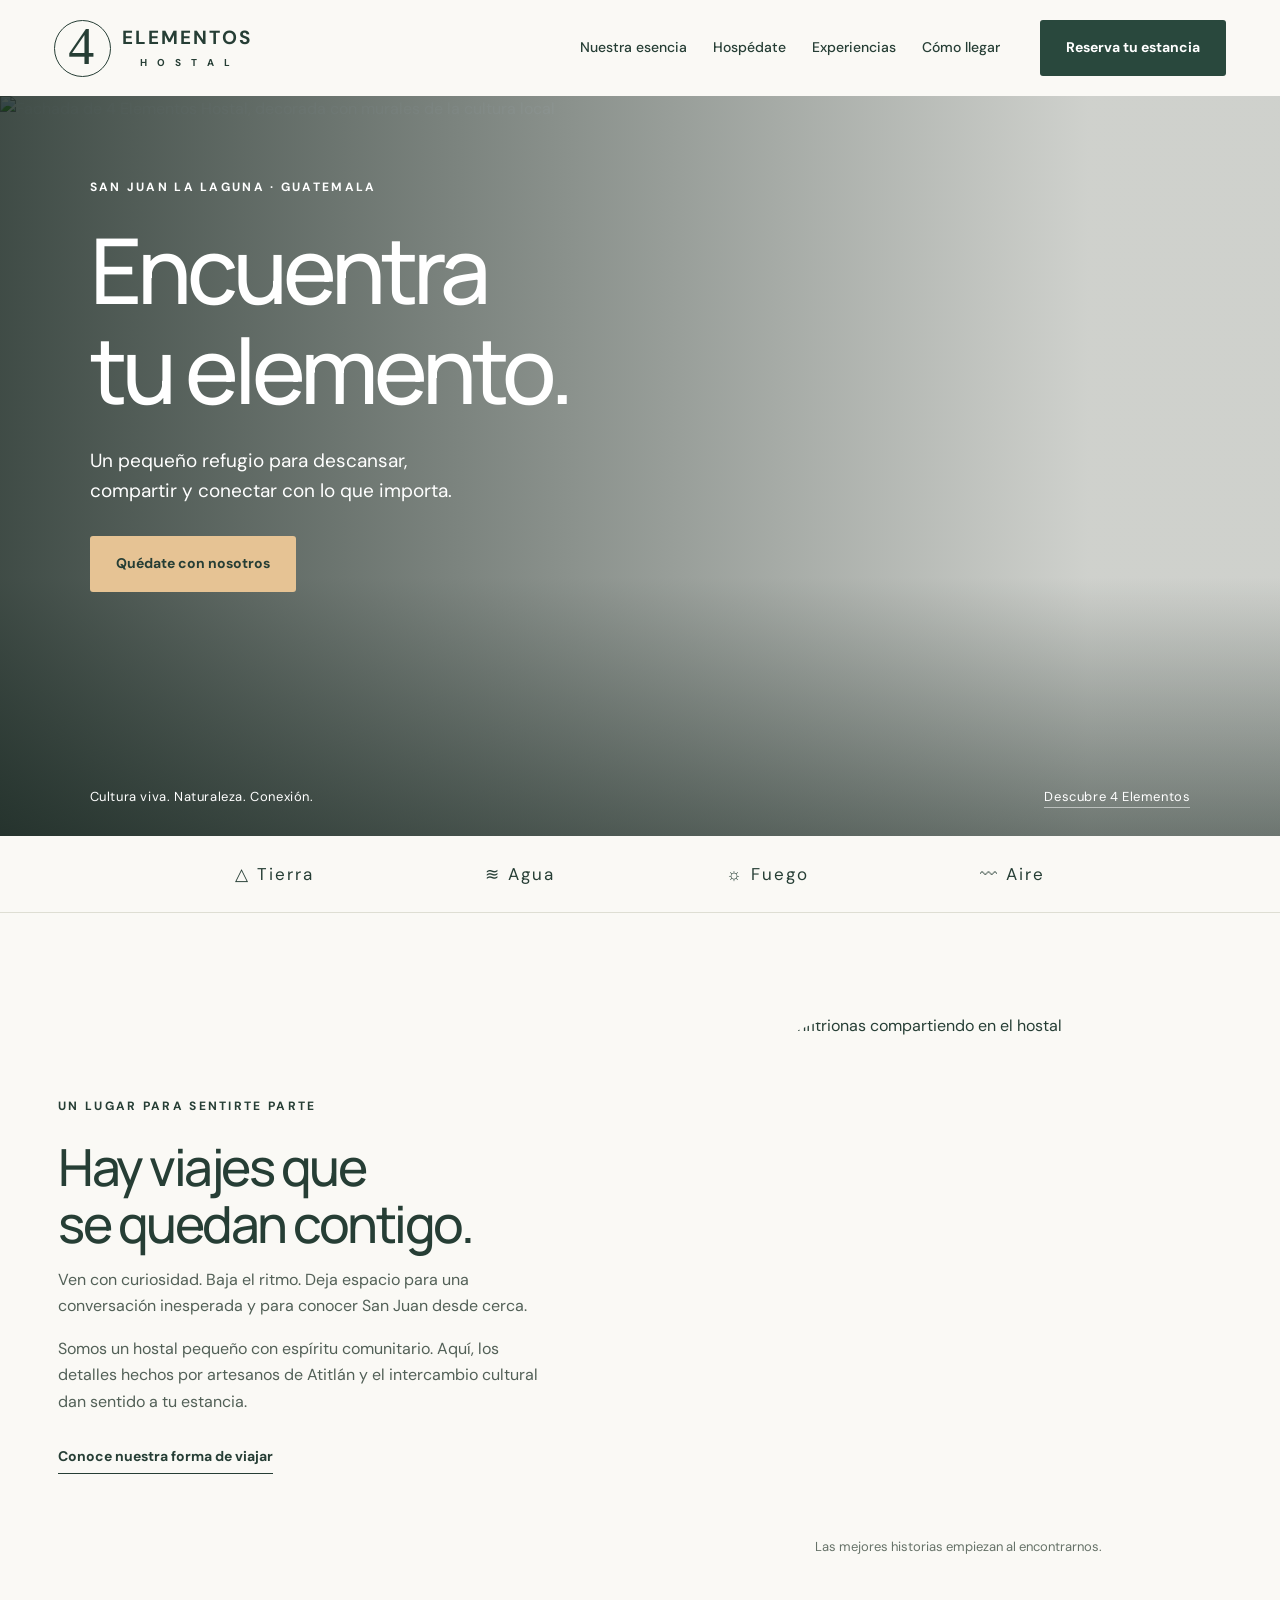
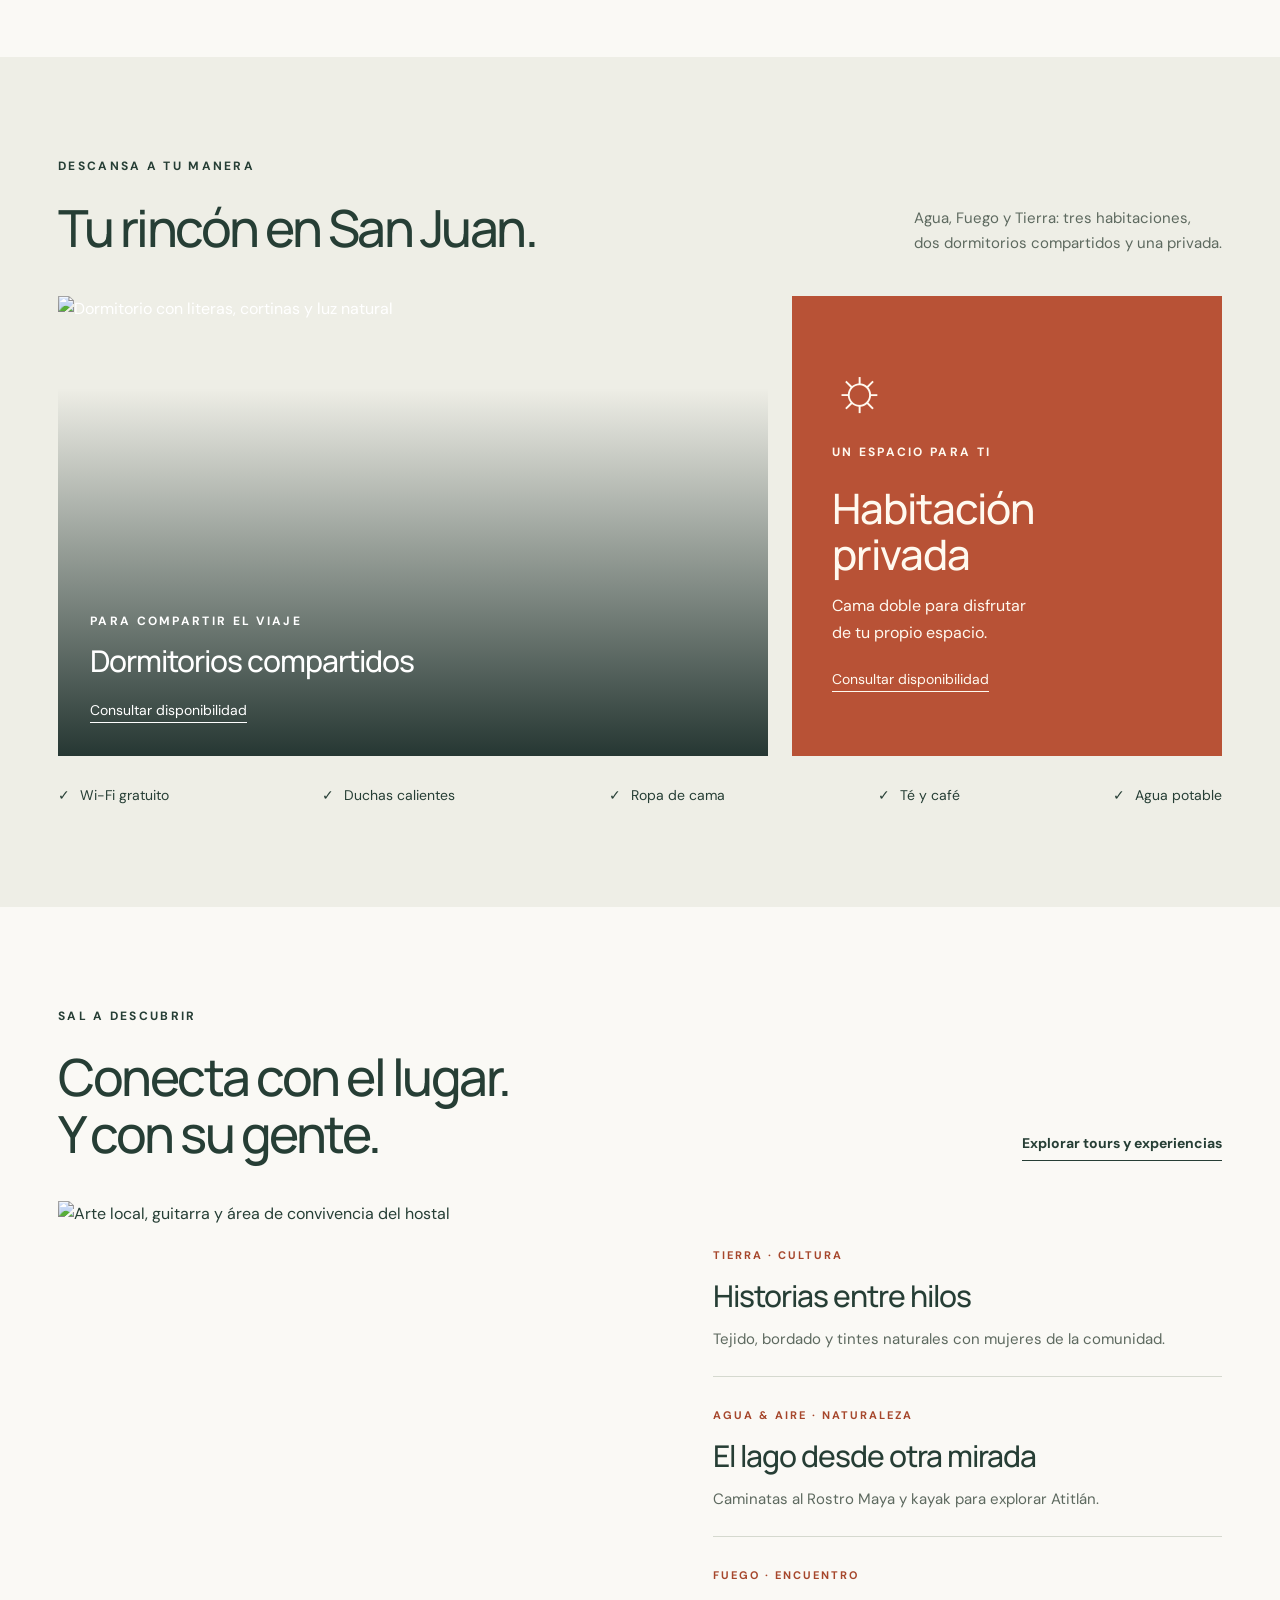
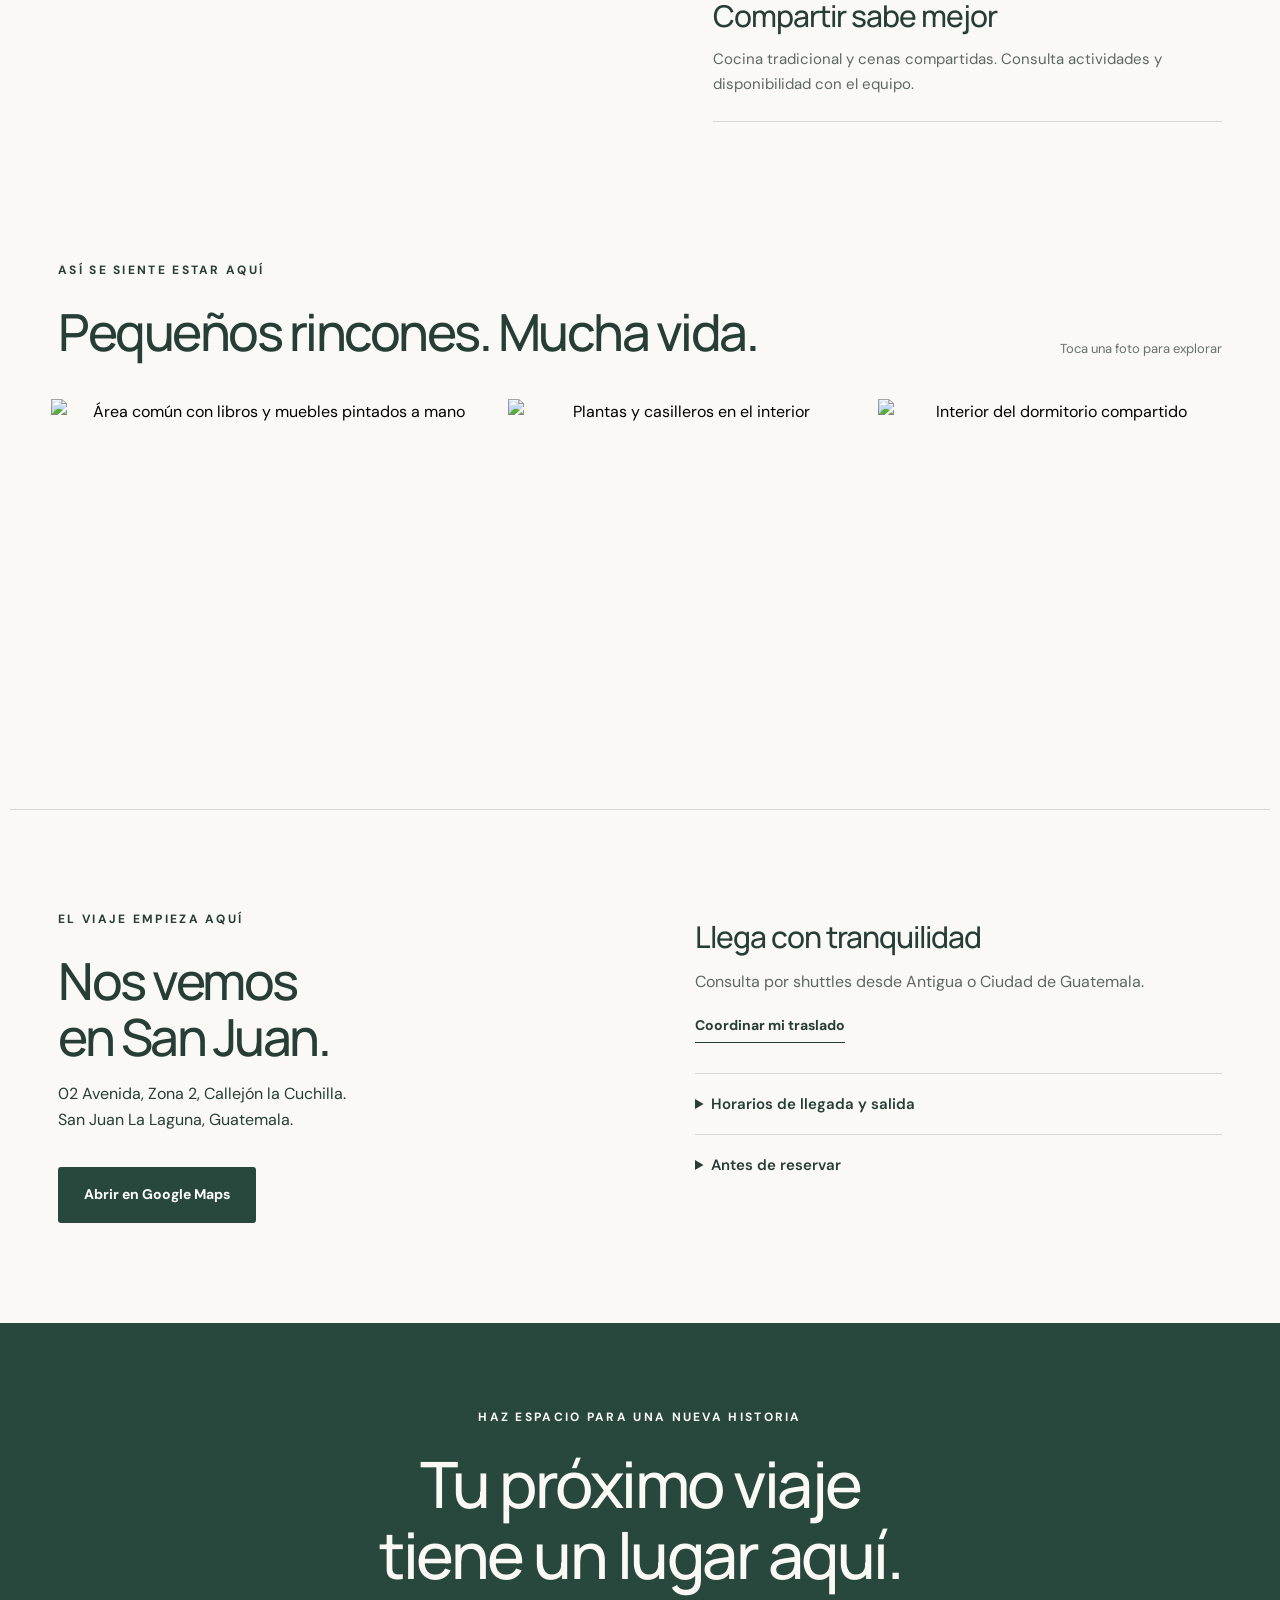
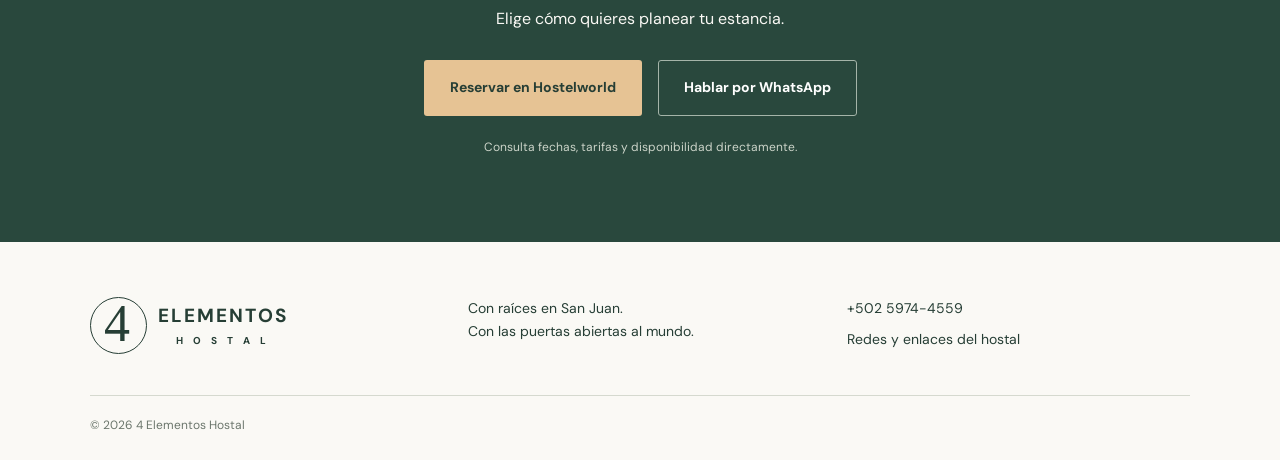
==== index.html @ 745df120 "Publicar sitio de 4 Elementos Hostal" ====
<!doctype html>
<html lang="es"><head><meta charset="utf-8"><meta name="viewport" content="width=device-width, initial-scale=1"><title>4 Elementos Hostal | San Juan La Laguna</title><meta name="description" content="Descansa, comparte y conecta en 4 Elementos Hostal. Hospedaje y experiencias comunitarias en San Juan La Laguna, Guatemala."><link rel="stylesheet" href="style.css"><link rel="icon" href="data:image/svg+xml,%3Csvg xmlns='http://www.w3.org/2000/svg' viewBox='0 0 100 100'%3E%3Crect width='100' height='100' rx='50' fill='%232c493e'/%3E%3Ctext x='50' y='74' text-anchor='middle' font-size='76' fill='white'%3E4%3C/text%3E%3C/svg%3E"></head>
<body><a class="skip" href="#contenido">Ir al contenido</a><header><a class="brand" href="#inicio" aria-label="4 Elementos Hostal, inicio"><span class="brand-mark">4</span><span>ELEMENTOS<small>H O S T A L</small></span></a><button class="menu" aria-expanded="false" aria-controls="nav">Menú</button><nav id="nav"><a href="#nosotros">Nuestra esencia</a><a href="#habitaciones">Hospédate</a><a href="#experiencias">Experiencias</a><a href="#ubicacion">Cómo llegar</a></nav><a class="button header-book" href="#reservar">Reserva tu estancia</a></header>
<main id="contenido"><section class="hero" id="inicio"><img class="hero-image" src="assets/hostal-3.jpg" alt="Fachada de 4 Elementos Hostal, decorada con murales de la cultura local" fetchpriority="high"><div class="hero-shade"></div><div class="hero-copy"><p class="eyebrow">SAN JUAN LA LAGUNA · GUATEMALA</p><h1>Encuentra<br>tu elemento.</h1><p>Un pequeño refugio para descansar,<br>compartir y conectar con lo que importa.</p><a class="button sand" href="#habitaciones">Quédate con nosotros</a></div><div class="hero-bottom"><span>Cultura viva. Naturaleza. Conexión.</span><a href="#nosotros">Descubre 4 Elementos</a></div></section>
<div class="elements" aria-label="Los cuatro elementos"><span>△ Tierra</span><span>≋ Agua</span><span>☼ Fuego</span><span>〰 Aire</span></div>
<section class="intro wrap" id="nosotros"><div><p class="eyebrow">UN LUGAR PARA SENTIRTE PARTE</p><h2>Hay viajes que<br>se quedan contigo.</h2><p>Ven con curiosidad. Baja el ritmo. Deja espacio para una conversación inesperada y para conocer San Juan desde cerca.</p><p>Somos un hostal pequeño con espíritu comunitario. Aquí, los detalles hechos por artesanos de Atitlán y el intercambio cultural dan sentido a tu estancia.</p><a class="text-link" href="#experiencias">Conoce nuestra forma de viajar</a></div><figure><img src="assets/hostal-0.jpg" alt="Viajeros y anfitrionas compartiendo en el hostal" loading="lazy"><figcaption>Las mejores historias empiezan al encontrarnos.</figcaption></figure></section>
<section class="rooms" id="habitaciones"><div class="wrap"><div class="section-head"><div><p class="eyebrow">DESCANSA A TU MANERA</p><h2>Tu rincón en San Juan.</h2></div><p>Agua, Fuego y Tierra: tres habitaciones,<br>dos dormitorios compartidos y una privada.</p></div><div class="room-grid"><article class="room-photo"><img src="assets/hostal-5.jpg" alt="Dormitorio con literas, cortinas y luz natural" loading="lazy"><div><span class="eyebrow">PARA COMPARTIR EL VIAJE</span><h3>Dormitorios compartidos</h3><a href="#reservar">Consultar disponibilidad</a></div></article><article class="private-room"><span class="sun" aria-hidden="true">☼</span><p class="eyebrow">UN ESPACIO PARA TI</p><h3>Habitación<br>privada</h3><p>Cama doble para disfrutar<br>de tu propio espacio.</p><a href="#reservar">Consultar disponibilidad</a></article></div><div class="amenities"><span>Wi-Fi gratuito</span><span>Duchas calientes</span><span>Ropa de cama</span><span>Té y café</span><span>Agua potable</span></div></div></section>
<section class="wrap experiences" id="experiencias"><div class="section-head"><div><p class="eyebrow">SAL A DESCUBRIR</p><h2>Conecta con el lugar.<br>Y con su gente.</h2></div><a class="text-link" href="https://linktr.ee/4elementoshostal" target="_blank" rel="noopener">Explorar tours y experiencias</a></div><div class="experience-layout"><img src="assets/hostal-2.jpg" alt="Arte local, guitarra y área de convivencia del hostal" loading="lazy"><div class="experience-list"><article><span>TIERRA · CULTURA</span><h3>Historias entre hilos</h3><p>Tejido, bordado y tintes naturales con mujeres de la comunidad.</p></article><article><span>AGUA & AIRE · NATURALEZA</span><h3>El lago desde otra mirada</h3><p>Caminatas al Rostro Maya y kayak para explorar Atitlán.</p></article><article><span>FUEGO · ENCUENTRO</span><h3>Compartir sabe mejor</h3><p>Cocina tradicional y cenas compartidas. Consulta actividades y disponibilidad con el equipo.</p></article></div></div></section>
<section class="gallery-section"><div class="wrap section-head"><div><p class="eyebrow">ASÍ SE SIENTE ESTAR AQUÍ</p><h2>Pequeños rincones. Mucha vida.</h2></div><span>Toca una foto para explorar</span></div><div class="gallery"><button data-photo="4" aria-label="Ampliar foto del área común"><img src="assets/hostal-4.jpg" alt="Área común con libros y muebles pintados a mano" loading="lazy"></button><button data-photo="1" aria-label="Ampliar foto de los interiores"><img src="assets/hostal-1.jpg" alt="Plantas y casilleros en el interior" loading="lazy"></button><button data-photo="6" aria-label="Ampliar foto del dormitorio"><img src="assets/hostal-6.jpg" alt="Interior del dormitorio compartido" loading="lazy"></button></div></section>
<section class="wrap location" id="ubicacion"><div><p class="eyebrow">EL VIAJE EMPIEZA AQUÍ</p><h2>Nos vemos<br>en San Juan.</h2><p>02 Avenida, Zona 2, Callejón la Cuchilla.<br>San Juan La Laguna, Guatemala.</p><a class="button" href="https://maps.app.goo.gl/E6eyQ7zN2aMoFNok7" target="_blank" rel="noopener">Abrir en Google Maps</a></div><div class="arrival"><h3>Llega con tranquilidad</h3><p>Consulta por shuttles desde Antigua o Ciudad de Guatemala.</p><a class="text-link" href="https://wa.me/50259744559?text=Hola%2C%20quisiera%20informacion%20sobre%20shuttles%20a%204%20Elementos%20Hostal." target="_blank" rel="noopener">Coordinar mi traslado</a><details><summary>Horarios de llegada y salida</summary><p>Check-in: 14:00–20:00.<br>Check-out: hasta las 11:00.</p></details><details><summary>Antes de reservar</summary><p>Pago en efectivo. Confirma tarifa total, impuestos y condiciones al reservar. Silencio de 22:00 a 07:00.</p></details></div></section>
<section class="booking" id="reservar"><p class="eyebrow">HAZ ESPACIO PARA UNA NUEVA HISTORIA</p><h2>Tu próximo viaje<br>tiene un lugar aquí.</h2><p>Elige cómo quieres planear tu estancia.</p><div class="booking-buttons"><a class="button sand" href="https://www.hostelworld.com/pwa/hosteldetails.php/4-Elementos-Hostal/San-Juan-La-Laguna/325053" target="_blank" rel="noopener">Reservar en Hostelworld</a><a class="button outline" href="https://wa.me/50259744559?text=Hola%2C%20me%20gustaria%20consultar%20disponibilidad%20en%204%20Elementos%20Hostal." target="_blank" rel="noopener">Hablar por WhatsApp</a></div><p class="booking-note">Consulta fechas, tarifas y disponibilidad directamente.</p></section></main>
<footer><a class="brand" href="#inicio"><span class="brand-mark">4</span><span>ELEMENTOS<small>H O S T A L</small></span></a><p>Con raíces en San Juan.<br>Con las puertas abiertas al mundo.</p><div><a href="tel:+50259744559">+502 5974-4559</a><a href="https://linktr.ee/4elementoshostal" target="_blank" rel="noopener">Redes y enlaces del hostal</a></div><small>© <span id="year">2026</span> 4 Elementos Hostal</small></footer>
<dialog aria-label="Galería de fotos"><button class="close" aria-label="Cerrar galería">Cerrar ×</button><img alt=""><p></p></dialog><script src="app.js"></script></body></html>
---- style.css ----
@import url('https://fonts.googleapis.com/css2?family=DM+Sans:wght@400;500;600;700&family=Manrope:wght@400;500;600;700;800&display=swap');
:root{--green:#29483d;--ink:#263e35;--paper:#faf9f5;--sand:#e6c394;--rust:#a6472c}*{box-sizing:border-box}html{scroll-behavior:smooth;scroll-padding-top:96px}body{margin:0;background:var(--paper);color:var(--ink);font-family:'DM Sans',sans-serif;font-size:16px;line-height:1.65}a{color:inherit;text-decoration:none}button{font:inherit;cursor:pointer}img{display:block;width:100%;object-fit:cover}a,button{ -webkit-tap-highlight-color:transparent}a:focus-visible,button:focus-visible,summary:focus-visible{outline:3px solid #d28b3b;outline-offset:6px}.skip{position:fixed;top:-100px;background:white;padding:12px;z-index:100}.skip:focus{top:0}header{height:96px;padding:0 4.2%;display:flex;align-items:center;gap:40px;background:var(--paper);position:sticky;top:0;z-index:10}.brand{display:flex;gap:11px;align-items:center;line-height:1.1;font-size:19px;letter-spacing:2px;font-weight:700}.brand small{display:block;text-align:center;font-size:10px;margin-top:8px;letter-spacing:4px}.brand-mark{font-family:Georgia,serif;font-size:52px;font-weight:400;line-height:1;border:1px solid currentColor;border-radius:50%;width:57px;height:57px;text-align:center}nav{display:flex;gap:26px;margin-left:auto;font-size:14px;font-weight:500}nav a:hover,.text-link:hover{color:var(--rust)}.button{display:inline-flex;align-items:center;justify-content:center;background:var(--green);color:white;padding:15px 25px;font-size:14px;font-weight:700;border:1px solid transparent;border-radius:3px;transition:transform .2s,background .2s}.button:hover{transform:translateY(-2px);background:#3d5e50}.menu{display:none}.hero{height:min(740px,calc(100svh - 96px));min-height:560px;position:relative;color:white}.hero-image,.hero-shade{position:absolute;inset:0;height:100%}.hero-image{object-position:center 52%}.hero-shade{background:linear-gradient(90deg,rgba(11,27,21,.78),rgba(11,27,21,.18) 85%),linear-gradient(0deg,rgba(11,27,21,.5),transparent 35%)}.hero-copy{position:relative;padding:82px 7%;}.eyebrow{font-size:12px;font-weight:700;letter-spacing:2.3px;margin:0 0 22px}h1,h2,h3{font-family:Manrope,sans-serif;letter-spacing:-2.5px;font-weight:500;line-height:1.1;margin:0}h1{font-size:clamp(62px,7.1vw,108px);letter-spacing:-5px}h2{font-size:clamp(36px,4vw,58px)}h3{font-size:30px;letter-spacing:-1px}.hero-copy>p:not(.eyebrow){font-size:19px;margin:26px 0 30px;line-height:1.6}.sand{background:var(--sand);color:#263e35}.sand:hover{background:#f0d2ad}.hero-bottom{position:absolute;bottom:28px;left:7%;right:7%;display:flex;justify-content:space-between;font-size:13px;letter-spacing:.6px}.hero-bottom a{border-bottom:1px solid #ffffff80}.elements{display:flex;justify-content:space-evenly;padding:24px 5%;border-bottom:1px solid #deded3;font-size:17px;letter-spacing:2px}.wrap{max-width:1260px;margin:auto;padding:100px 48px}.intro{display:grid;grid-template-columns:1fr 1fr;gap:110px;align-items:center}.intro p:not(.eyebrow){max-width:480px;color:#526057}.text-link{display:inline-block;border-bottom:1px solid currentColor;padding-bottom:5px;font-size:14px;font-weight:700;margin-top:14px}figure{margin:0}figure img{height:510px;object-position:center 65%;border-radius:180px 180px 3px 3px}figcaption{font-size:13px;margin-top:13px;color:#667268;text-align:center}.rooms{background:#eeeee6}.section-head{display:flex;justify-content:space-between;align-items:flex-end;gap:35px;margin-bottom:40px}.section-head>p{font-size:15px;color:#5d695f;margin:0}.room-grid{display:grid;grid-template-columns:1.65fr 1fr;gap:24px}.room-photo{position:relative;min-height:460px;color:white;overflow:hidden}.room-photo img{height:100%;position:absolute}.room-photo:after{content:'';position:absolute;inset:0;background:linear-gradient(0deg,#10231fe6,transparent 80%)}.room-photo>div{position:absolute;bottom:32px;left:32px;right:20px;z-index:1}.room-photo .eyebrow{display:block;margin-bottom:12px}.room-grid a{display:inline-block;border-bottom:1px solid currentColor;margin-top:22px;font-size:14px}.private-room{background:#b85236;color:#fff9ef;padding:34px 40px;display:flex;flex-direction:column;align-items:flex-start;justify-content:center}.private-room h3{font-size:42px}.private-room .sun{font-size:60px;line-height:1;margin-bottom:24px}.private-room p:not(.eyebrow){margin-bottom:0}.amenities{display:flex;flex-wrap:wrap;justify-content:space-between;gap:20px;font-size:14px;margin-top:28px}.amenities span:before{content:'✓';margin-right:10px}.experience-layout{display:grid;grid-template-columns:1.15fr 1fr;gap:70px;align-items:center}.experience-layout>img{height:560px}.experience-list article{padding:24px 0;border-bottom:1px solid #d5d9cf}.experience-list article:first-child{padding-top:0}.experience-list span{font-size:11px;font-weight:700;letter-spacing:2px;color:var(--rust)}.experience-list h3{margin-top:12px}.experience-list p{font-size:15px;color:#5d695f;margin-bottom:0}.gallery-section{padding-bottom:100px}.gallery-section .wrap{padding-top:0;padding-bottom:0}.section-head>span{font-size:13px;color:#667268}.gallery{display:grid;grid-template-columns:1.25fr 1fr 1fr;gap:18px;padding:0 4%}.gallery button{padding:0;border:0;background:none;overflow:hidden}.gallery img{height:310px;transition:transform .5s}.gallery button:hover img{transform:scale(1.04)}.location{border-top:1px solid #d5d9cf;display:grid;grid-template-columns:1fr 1fr;gap:110px}.location .button{margin-top:18px}.arrival{padding-top:10px}.arrival>p{color:#5d695f}.arrival>.text-link{margin:0 0 30px}details{border-top:1px solid #d5d9cf;padding:18px 0}summary{cursor:pointer;font-size:15px;font-weight:600}details p{font-size:14px}.booking{background:var(--green);color:var(--paper);text-align:center;padding:85px 24px}.booking h2{font-size:clamp(42px,5vw,68px)}.booking-buttons{display:flex;justify-content:center;gap:16px;margin-top:28px}.outline{border-color:#a5b4a9}.booking-note{font-size:12px;color:#ccd4c9;margin:22px 0 0}footer{display:grid;grid-template-columns:1fr 1fr 1fr;gap:35px;padding:55px 7% 25px;align-items:start}footer p{font-size:14px;margin:0}footer>div a{display:block;font-size:14px;margin-bottom:8px}footer>small{grid-column:1/-1;border-top:1px solid #d5d9cf;padding-top:20px;font-size:12px;color:#6b766c}dialog{border:0;padding:50px 18px 12px;background:var(--paper);max-width:90vw;max-height:92vh;width:1000px}dialog::backdrop{background:#10231fe6}dialog img{height:70vh;object-fit:contain}dialog p{text-align:center;margin:6px 0}.close{position:absolute;right:16px;top:10px;border:0;background:none;color:var(--ink);font-size:16px}
@media(min-width:1500px){.hero-copy{padding-top:110px}}@media(max-width:1050px){header{gap:18px;padding:0 25px}nav{gap:15px}nav a{font-size:12px}.header-book{padding:12px 16px}.intro,.location{gap:50px}.experience-layout{gap:36px}.brand{font-size:16px}.brand-mark{font-size:45px;width:50px;height:50px}}@media(max-width:760px){header{height:80px;padding:0 20px;gap:14px}.brand{font-size:14px;letter-spacing:1px}.brand small{font-size:8px;letter-spacing:2px}.brand-mark{height:42px;width:42px;font-size:39px}.header-book{margin-left:auto;font-size:12px;padding:11px 13px}.menu{display:block;border:0;background:none;padding:8px;font-size:14px;order:3}nav{display:none;position:absolute;top:80px;left:0;right:0;background:var(--paper);padding:22px;box-shadow:0 8px 12px #0001}nav.open{display:flex;flex-direction:column}nav a{font-size:16px;padding:8px}.hero{min-height:600px;height:calc(90svh - 80px)}.hero-copy{padding:74px 7%}.hero-image{object-position:58% center}.hero h1{font-size:68px;letter-spacing:-3.5px}.hero .eyebrow{font-size:10px;letter-spacing:1.8px}.hero-copy>p:not(.eyebrow){font-size:17px}.hero-bottom{font-size:11px}.hero-bottom span{max-width:170px}.elements{font-size:13px;letter-spacing:1px;padding:20px 10px}.wrap{padding:65px 24px}.intro,.location,.experience-layout{grid-template-columns:1fr;gap:36px}.intro figure img{height:430px;max-width:450px;margin:auto}.section-head{display:block}.section-head>p,.section-head>span{display:block;margin-top:22px}.room-grid{grid-template-columns:1fr}.room-photo{min-height:400px}.private-room{padding:36px;min-height:360px}.private-room h3 br{display:none}.amenities{justify-content:flex-start;gap:15px 22px;font-size:13px}.experience-layout>img{height:350px}.gallery{padding:0 24px;gap:10px;grid-template-columns:1fr 1fr}.gallery button:first-child{grid-column:1/-1}.gallery img{height:190px}.gallery button:first-child img{height:280px}.gallery-section{padding-bottom:60px}.booking-buttons{flex-direction:column;max-width:320px;margin:28px auto 0}footer{grid-template-columns:1fr;padding:40px 24px 24px;gap:25px}.booking{padding:65px 24px}html{scroll-padding-top:80px}dialog img{height:60vh}h2{letter-spacing:-1.5px}}
@media(prefers-reduced-motion:reduce){html{scroll-behavior:auto}*{transition:none!important}}
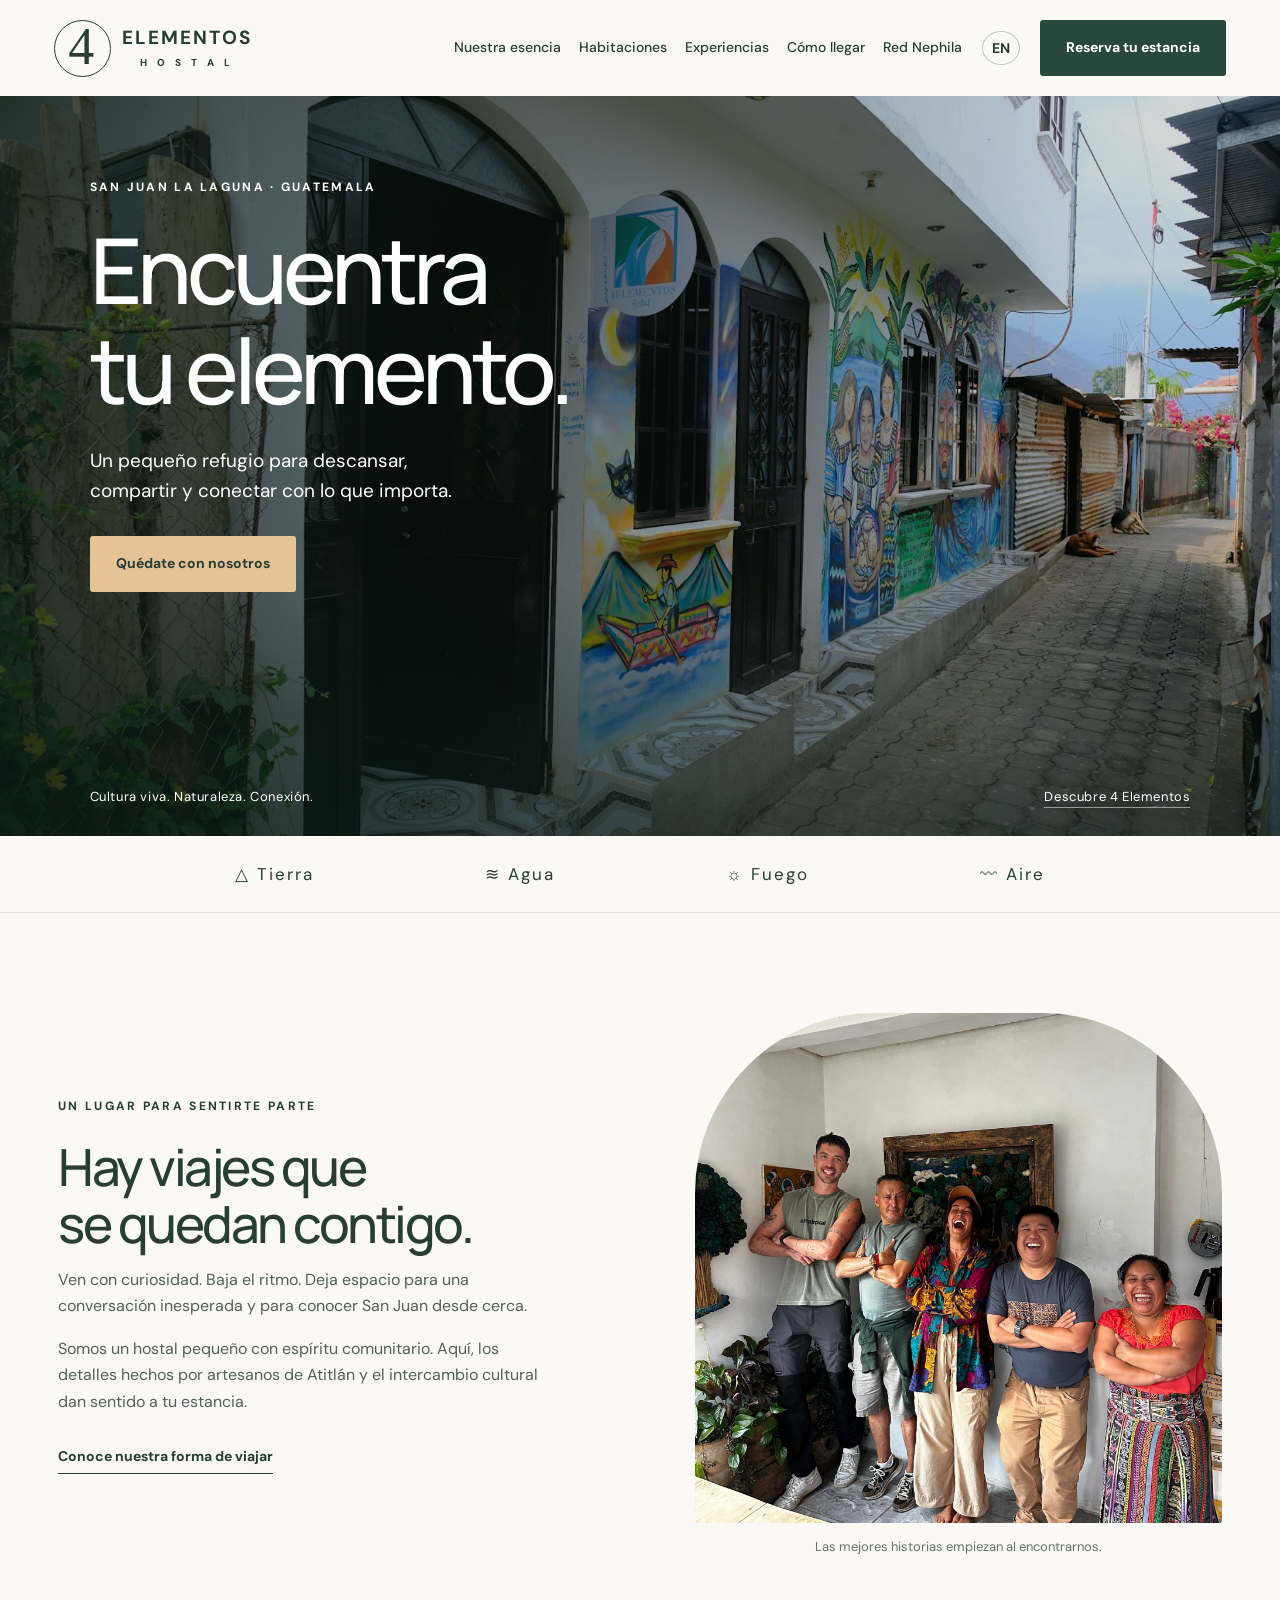
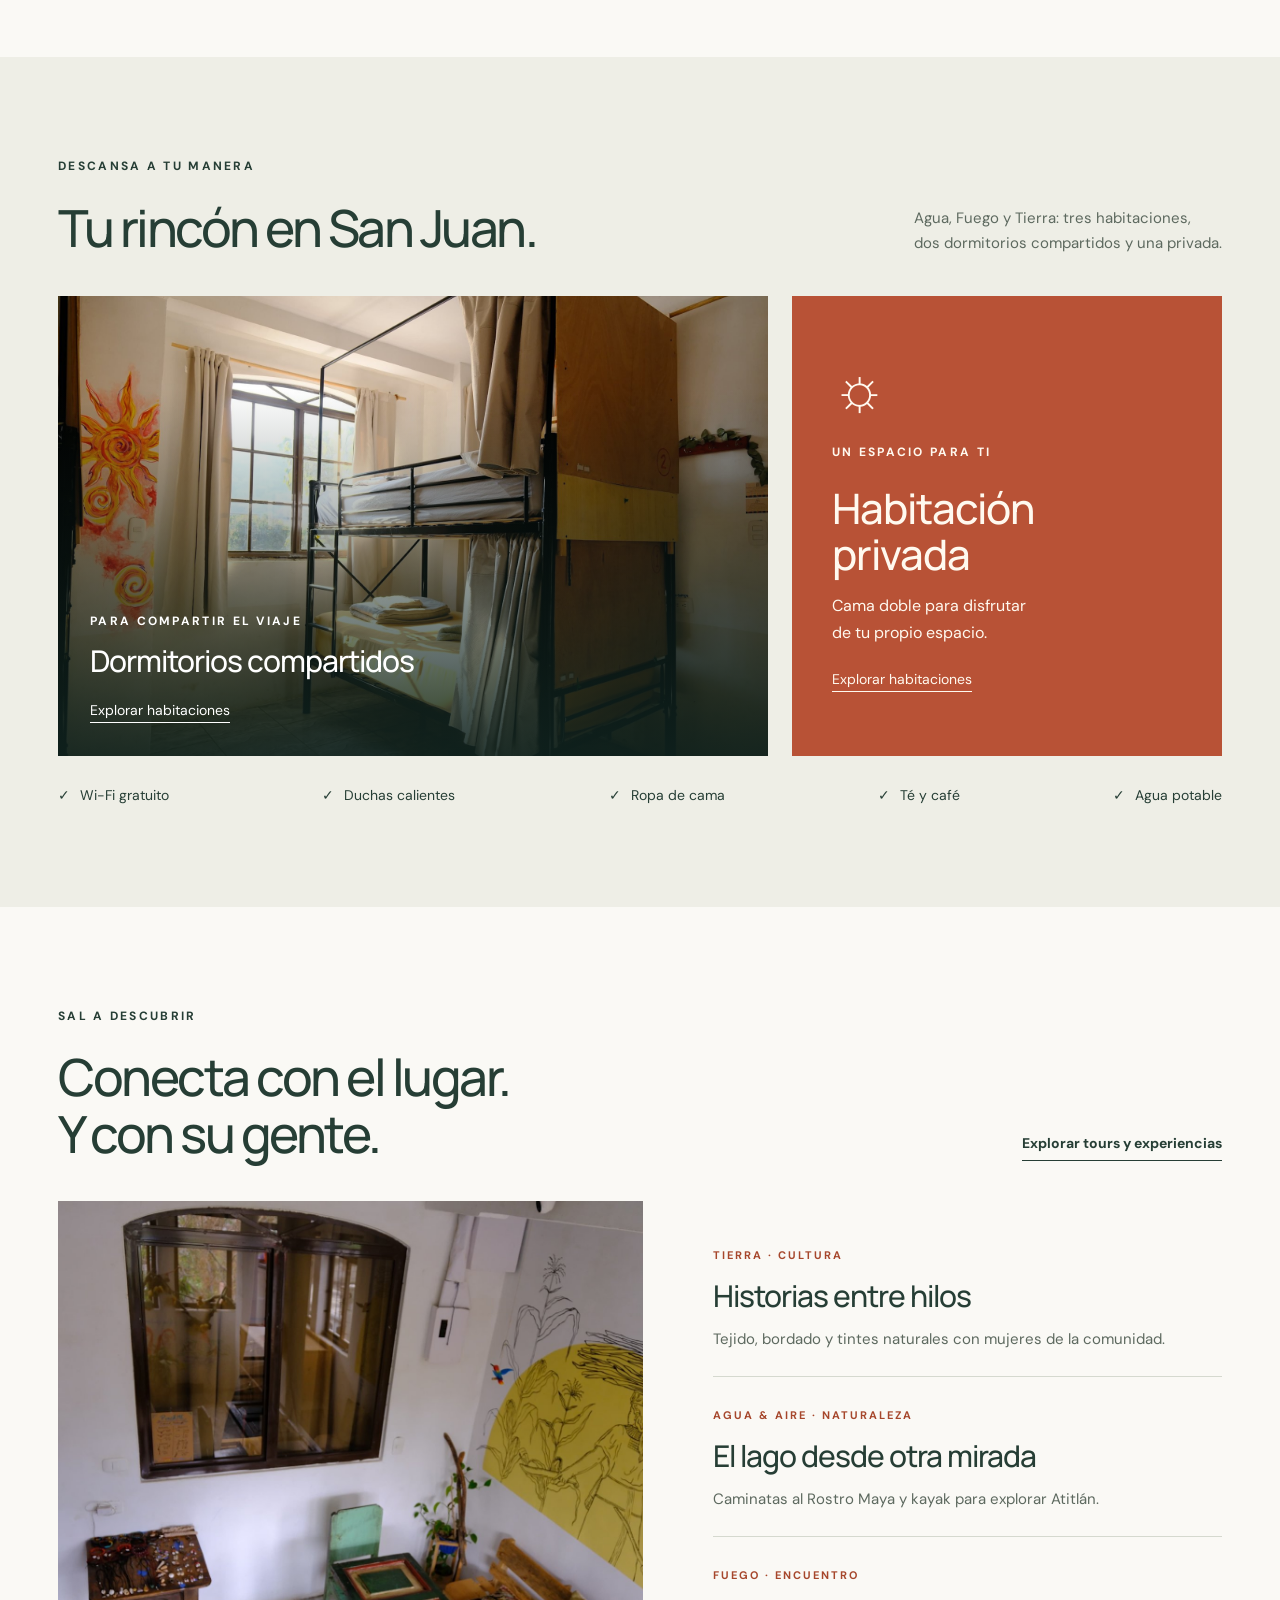
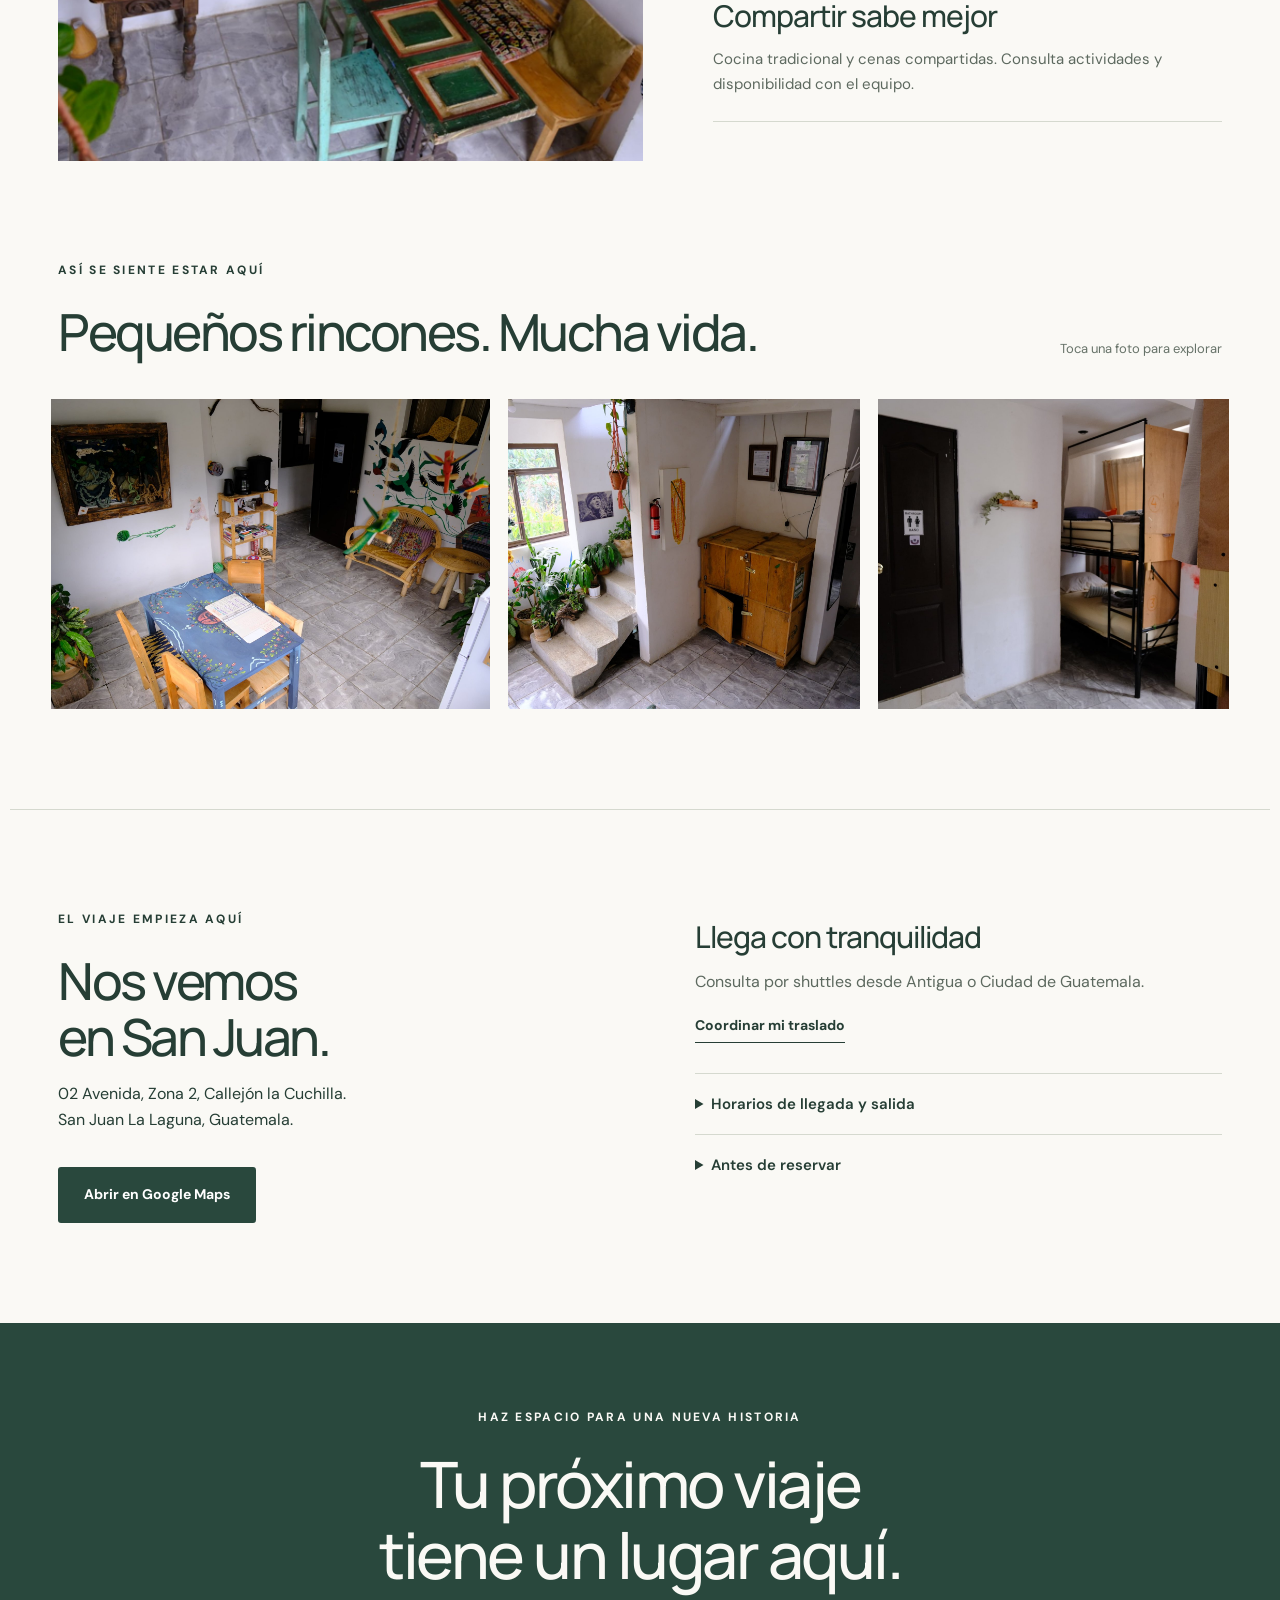
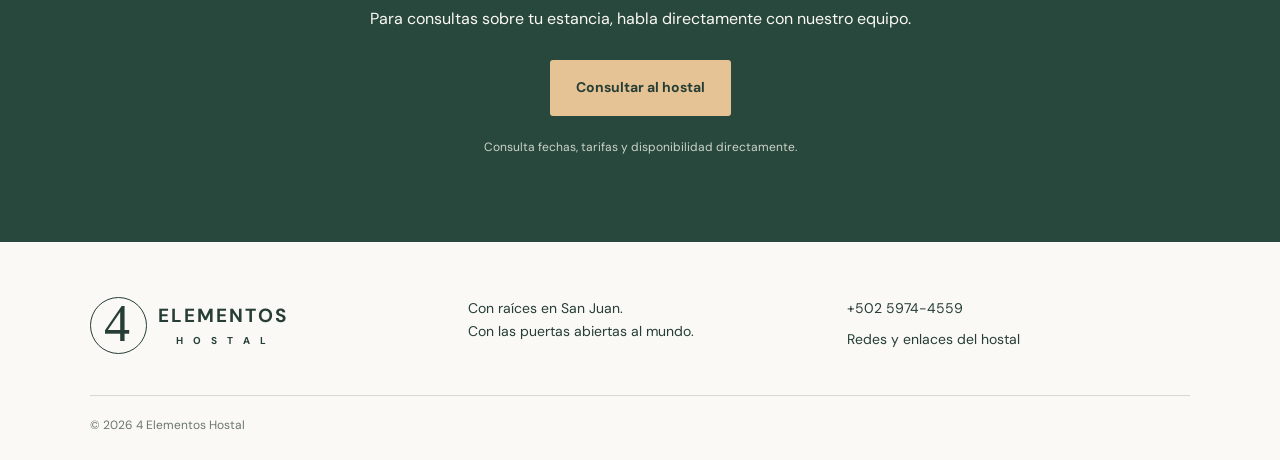
==== commit 7fc2cef2: "Añadir versión inglesa, galería de habitaciones y página Red Nephila; retirar Hostelworld" ====
--- a/index.html
+++ b/index.html
@@ -1,13 +1,13 @@
-<!doctype html>
-<html lang="es"><head><meta charset="utf-8"><meta name="viewport" content="width=device-width, initial-scale=1"><title>4 Elementos Hostal | San Juan La Laguna</title><meta name="description" content="Descansa, comparte y conecta en 4 Elementos Hostal. Hospedaje y experiencias comunitarias en San Juan La Laguna, Guatemala."><link rel="stylesheet" href="style.css"><link rel="icon" href="data:image/svg+xml,%3Csvg xmlns='http://www.w3.org/2000/svg' viewBox='0 0 100 100'%3E%3Crect width='100' height='100' rx='50' fill='%232c493e'/%3E%3Ctext x='50' y='74' text-anchor='middle' font-size='76' fill='white'%3E4%3C/text%3E%3C/svg%3E"></head>
-<body><a class="skip" href="#contenido">Ir al contenido</a><header><a class="brand" href="#inicio" aria-label="4 Elementos Hostal, inicio"><span class="brand-mark">4</span><span>ELEMENTOS<small>H O S T A L</small></span></a><button class="menu" aria-expanded="false" aria-controls="nav">Menú</button><nav id="nav"><a href="#nosotros">Nuestra esencia</a><a href="#habitaciones">Hospédate</a><a href="#experiencias">Experiencias</a><a href="#ubicacion">Cómo llegar</a></nav><a class="button header-book" href="#reservar">Reserva tu estancia</a></header>
-<main id="contenido"><section class="hero" id="inicio"><img class="hero-image" src="assets/hostal-3.jpg" alt="Fachada de 4 Elementos Hostal, decorada con murales de la cultura local" fetchpriority="high"><div class="hero-shade"></div><div class="hero-copy"><p class="eyebrow">SAN JUAN LA LAGUNA · GUATEMALA</p><h1>Encuentra<br>tu elemento.</h1><p>Un pequeño refugio para descansar,<br>compartir y conectar con lo que importa.</p><a class="button sand" href="#habitaciones">Quédate con nosotros</a></div><div class="hero-bottom"><span>Cultura viva. Naturaleza. Conexión.</span><a href="#nosotros">Descubre 4 Elementos</a></div></section>
-<div class="elements" aria-label="Los cuatro elementos"><span>△ Tierra</span><span>≋ Agua</span><span>☼ Fuego</span><span>〰 Aire</span></div>
-<section class="intro wrap" id="nosotros"><div><p class="eyebrow">UN LUGAR PARA SENTIRTE PARTE</p><h2>Hay viajes que<br>se quedan contigo.</h2><p>Ven con curiosidad. Baja el ritmo. Deja espacio para una conversación inesperada y para conocer San Juan desde cerca.</p><p>Somos un hostal pequeño con espíritu comunitario. Aquí, los detalles hechos por artesanos de Atitlán y el intercambio cultural dan sentido a tu estancia.</p><a class="text-link" href="#experiencias">Conoce nuestra forma de viajar</a></div><figure><img src="assets/hostal-0.jpg" alt="Viajeros y anfitrionas compartiendo en el hostal" loading="lazy"><figcaption>Las mejores historias empiezan al encontrarnos.</figcaption></figure></section>
-<section class="rooms" id="habitaciones"><div class="wrap"><div class="section-head"><div><p class="eyebrow">DESCANSA A TU MANERA</p><h2>Tu rincón en San Juan.</h2></div><p>Agua, Fuego y Tierra: tres habitaciones,<br>dos dormitorios compartidos y una privada.</p></div><div class="room-grid"><article class="room-photo"><img src="assets/hostal-5.jpg" alt="Dormitorio con literas, cortinas y luz natural" loading="lazy"><div><span class="eyebrow">PARA COMPARTIR EL VIAJE</span><h3>Dormitorios compartidos</h3><a href="#reservar">Consultar disponibilidad</a></div></article><article class="private-room"><span class="sun" aria-hidden="true">☼</span><p class="eyebrow">UN ESPACIO PARA TI</p><h3>Habitación<br>privada</h3><p>Cama doble para disfrutar<br>de tu propio espacio.</p><a href="#reservar">Consultar disponibilidad</a></article></div><div class="amenities"><span>Wi-Fi gratuito</span><span>Duchas calientes</span><span>Ropa de cama</span><span>Té y café</span><span>Agua potable</span></div></div></section>
-<section class="wrap experiences" id="experiencias"><div class="section-head"><div><p class="eyebrow">SAL A DESCUBRIR</p><h2>Conecta con el lugar.<br>Y con su gente.</h2></div><a class="text-link" href="https://linktr.ee/4elementoshostal" target="_blank" rel="noopener">Explorar tours y experiencias</a></div><div class="experience-layout"><img src="assets/hostal-2.jpg" alt="Arte local, guitarra y área de convivencia del hostal" loading="lazy"><div class="experience-list"><article><span>TIERRA · CULTURA</span><h3>Historias entre hilos</h3><p>Tejido, bordado y tintes naturales con mujeres de la comunidad.</p></article><article><span>AGUA & AIRE · NATURALEZA</span><h3>El lago desde otra mirada</h3><p>Caminatas al Rostro Maya y kayak para explorar Atitlán.</p></article><article><span>FUEGO · ENCUENTRO</span><h3>Compartir sabe mejor</h3><p>Cocina tradicional y cenas compartidas. Consulta actividades y disponibilidad con el equipo.</p></article></div></div></section>
-<section class="gallery-section"><div class="wrap section-head"><div><p class="eyebrow">ASÍ SE SIENTE ESTAR AQUÍ</p><h2>Pequeños rincones. Mucha vida.</h2></div><span>Toca una foto para explorar</span></div><div class="gallery"><button data-photo="4" aria-label="Ampliar foto del área común"><img src="assets/hostal-4.jpg" alt="Área común con libros y muebles pintados a mano" loading="lazy"></button><button data-photo="1" aria-label="Ampliar foto de los interiores"><img src="assets/hostal-1.jpg" alt="Plantas y casilleros en el interior" loading="lazy"></button><button data-photo="6" aria-label="Ampliar foto del dormitorio"><img src="assets/hostal-6.jpg" alt="Interior del dormitorio compartido" loading="lazy"></button></div></section>
-<section class="wrap location" id="ubicacion"><div><p class="eyebrow">EL VIAJE EMPIEZA AQUÍ</p><h2>Nos vemos<br>en San Juan.</h2><p>02 Avenida, Zona 2, Callejón la Cuchilla.<br>San Juan La Laguna, Guatemala.</p><a class="button" href="https://maps.app.goo.gl/E6eyQ7zN2aMoFNok7" target="_blank" rel="noopener">Abrir en Google Maps</a></div><div class="arrival"><h3>Llega con tranquilidad</h3><p>Consulta por shuttles desde Antigua o Ciudad de Guatemala.</p><a class="text-link" href="https://wa.me/50259744559?text=Hola%2C%20quisiera%20informacion%20sobre%20shuttles%20a%204%20Elementos%20Hostal." target="_blank" rel="noopener">Coordinar mi traslado</a><details><summary>Horarios de llegada y salida</summary><p>Check-in: 14:00–20:00.<br>Check-out: hasta las 11:00.</p></details><details><summary>Antes de reservar</summary><p>Pago en efectivo. Confirma tarifa total, impuestos y condiciones al reservar. Silencio de 22:00 a 07:00.</p></details></div></section>
-<section class="booking" id="reservar"><p class="eyebrow">HAZ ESPACIO PARA UNA NUEVA HISTORIA</p><h2>Tu próximo viaje<br>tiene un lugar aquí.</h2><p>Elige cómo quieres planear tu estancia.</p><div class="booking-buttons"><a class="button sand" href="https://www.hostelworld.com/pwa/hosteldetails.php/4-Elementos-Hostal/San-Juan-La-Laguna/325053" target="_blank" rel="noopener">Reservar en Hostelworld</a><a class="button outline" href="https://wa.me/50259744559?text=Hola%2C%20me%20gustaria%20consultar%20disponibilidad%20en%204%20Elementos%20Hostal." target="_blank" rel="noopener">Hablar por WhatsApp</a></div><p class="booking-note">Consulta fechas, tarifas y disponibilidad directamente.</p></section></main>
-<footer><a class="brand" href="#inicio"><span class="brand-mark">4</span><span>ELEMENTOS<small>H O S T A L</small></span></a><p>Con raíces en San Juan.<br>Con las puertas abiertas al mundo.</p><div><a href="tel:+50259744559">+502 5974-4559</a><a href="https://linktr.ee/4elementoshostal" target="_blank" rel="noopener">Redes y enlaces del hostal</a></div><small>© <span id="year">2026</span> 4 Elementos Hostal</small></footer>
-<dialog aria-label="Galería de fotos"><button class="close" aria-label="Cerrar galería">Cerrar ×</button><img alt=""><p></p></dialog><script src="app.js"></script></body></html>
+<!doctype html>
+<html lang="es"><head><meta charset="utf-8"><meta name="viewport" content="width=device-width, initial-scale=1"><title>4 Elementos Hostal | San Juan La Laguna</title><meta name="description" content="Descansa, comparte y conecta en 4 Elementos Hostal. Hospedaje y experiencias comunitarias en San Juan La Laguna, Guatemala."><link rel="stylesheet" href="style.css"><link rel="icon" href="data:image/svg+xml,%3Csvg xmlns='http://www.w3.org/2000/svg' viewBox='0 0 100 100'%3E%3Crect width='100' height='100' rx='50' fill='%232c493e'/%3E%3Ctext x='50' y='74' text-anchor='middle' font-size='76' fill='white'%3E4%3C/text%3E%3C/svg%3E"></head>
+<body><a class="skip" href="#contenido">Ir al contenido</a><header><a class="brand" href="#inicio" aria-label="4 Elementos Hostal, inicio"><span class="brand-mark">4</span><span>ELEMENTOS<small>H O S T A L</small></span></a><button class="menu" aria-expanded="false" aria-controls="nav">Menú</button><nav id="nav"><a href="#nosotros">Nuestra esencia</a><a href="habitaciones.html">Habitaciones</a><a href="#experiencias">Experiencias</a><a href="#ubicacion">Cómo llegar</a><a href="red-nephila.html">Red Nephila</a></nav><a class="language" href="index-en.html" lang="en" hreflang="en" aria-label="Read this page in English">EN</a><a class="button header-book" href="#reservar">Reserva tu estancia</a></header>
+<main id="contenido"><section class="hero" id="inicio"><img class="hero-image" src="assets/hostal-3.jpg" alt="Fachada de 4 Elementos Hostal, decorada con murales de la cultura local" fetchpriority="high"><div class="hero-shade"></div><div class="hero-copy"><p class="eyebrow">SAN JUAN LA LAGUNA · GUATEMALA</p><h1>Encuentra<br>tu elemento.</h1><p>Un pequeño refugio para descansar,<br>compartir y conectar con lo que importa.</p><a class="button sand" href="#habitaciones">Quédate con nosotros</a></div><div class="hero-bottom"><span>Cultura viva. Naturaleza. Conexión.</span><a href="#nosotros">Descubre 4 Elementos</a></div></section>
+<div class="elements" aria-label="Los cuatro elementos"><span>△ Tierra</span><span>≋ Agua</span><span>☼ Fuego</span><span>〰 Aire</span></div>
+<section class="intro wrap" id="nosotros"><div><p class="eyebrow">UN LUGAR PARA SENTIRTE PARTE</p><h2>Hay viajes que<br>se quedan contigo.</h2><p>Ven con curiosidad. Baja el ritmo. Deja espacio para una conversación inesperada y para conocer San Juan desde cerca.</p><p>Somos un hostal pequeño con espíritu comunitario. Aquí, los detalles hechos por artesanos de Atitlán y el intercambio cultural dan sentido a tu estancia.</p><a class="text-link" href="#experiencias">Conoce nuestra forma de viajar</a></div><figure><img src="assets/hostal-0.jpg" alt="Viajeros y anfitrionas compartiendo en el hostal" loading="lazy"><figcaption>Las mejores historias empiezan al encontrarnos.</figcaption></figure></section>
+<section class="rooms" id="habitaciones"><div class="wrap"><div class="section-head"><div><p class="eyebrow">DESCANSA A TU MANERA</p><h2>Tu rincón en San Juan.</h2></div><p>Agua, Fuego y Tierra: tres habitaciones,<br>dos dormitorios compartidos y una privada.</p></div><div class="room-grid"><article class="room-photo"><img src="assets/hostal-5.jpg" alt="Dormitorio con literas, cortinas y luz natural" loading="lazy"><div><span class="eyebrow">PARA COMPARTIR EL VIAJE</span><h3>Dormitorios compartidos</h3><a href="habitaciones.html">Explorar habitaciones</a></div></article><article class="private-room"><span class="sun" aria-hidden="true">☼</span><p class="eyebrow">UN ESPACIO PARA TI</p><h3>Habitación<br>privada</h3><p>Cama doble para disfrutar<br>de tu propio espacio.</p><a href="habitaciones.html">Explorar habitaciones</a></article></div><div class="amenities"><span>Wi-Fi gratuito</span><span>Duchas calientes</span><span>Ropa de cama</span><span>Té y café</span><span>Agua potable</span></div></div></section>
+<section class="wrap experiences" id="experiencias"><div class="section-head"><div><p class="eyebrow">SAL A DESCUBRIR</p><h2>Conecta con el lugar.<br>Y con su gente.</h2></div><a class="text-link" href="https://linktr.ee/4elementoshostal" target="_blank" rel="noopener">Explorar tours y experiencias</a></div><div class="experience-layout"><img src="assets/hostal-2.jpg" alt="Arte local, guitarra y área de convivencia del hostal" loading="lazy"><div class="experience-list"><article><span>TIERRA · CULTURA</span><h3>Historias entre hilos</h3><p>Tejido, bordado y tintes naturales con mujeres de la comunidad.</p></article><article><span>AGUA & AIRE · NATURALEZA</span><h3>El lago desde otra mirada</h3><p>Caminatas al Rostro Maya y kayak para explorar Atitlán.</p></article><article><span>FUEGO · ENCUENTRO</span><h3>Compartir sabe mejor</h3><p>Cocina tradicional y cenas compartidas. Consulta actividades y disponibilidad con el equipo.</p></article></div></div></section>
+<section class="gallery-section"><div class="wrap section-head"><div><p class="eyebrow">ASÍ SE SIENTE ESTAR AQUÍ</p><h2>Pequeños rincones. Mucha vida.</h2></div><span>Toca una foto para explorar</span></div><div class="gallery"><button data-photo="4" aria-label="Ampliar foto del área común"><img src="assets/hostal-4.jpg" alt="Área común con libros y muebles pintados a mano" loading="lazy"></button><button data-photo="1" aria-label="Ampliar foto de los interiores"><img src="assets/hostal-1.jpg" alt="Plantas y casilleros en el interior" loading="lazy"></button><button data-photo="6" aria-label="Ampliar foto del dormitorio"><img src="assets/hostal-6.jpg" alt="Interior del dormitorio compartido" loading="lazy"></button></div></section>
+<section class="wrap location" id="ubicacion"><div><p class="eyebrow">EL VIAJE EMPIEZA AQUÍ</p><h2>Nos vemos<br>en San Juan.</h2><p>02 Avenida, Zona 2, Callejón la Cuchilla.<br>San Juan La Laguna, Guatemala.</p><a class="button" href="https://maps.app.goo.gl/E6eyQ7zN2aMoFNok7" target="_blank" rel="noopener">Abrir en Google Maps</a></div><div class="arrival"><h3>Llega con tranquilidad</h3><p>Consulta por shuttles desde Antigua o Ciudad de Guatemala.</p><a class="text-link" href="https://wa.me/50259744559?text=Hola%2C%20quisiera%20informacion%20sobre%20shuttles%20a%204%20Elementos%20Hostal." target="_blank" rel="noopener">Coordinar mi traslado</a><details><summary>Horarios de llegada y salida</summary><p>Check-in: 14:00–20:00.<br>Check-out: hasta las 11:00.</p></details><details><summary>Antes de reservar</summary><p>Pago en efectivo. Confirma tarifa total, impuestos y condiciones al reservar. Silencio de 22:00 a 07:00.</p></details></div></section>
+<section class="booking" id="reservar"><p class="eyebrow">HAZ ESPACIO PARA UNA NUEVA HISTORIA</p><h2>Tu próximo viaje<br>tiene un lugar aquí.</h2><p>Para consultas sobre tu estancia, habla directamente con nuestro equipo.</p><div class="booking-buttons"><a class="button sand" href="https://wa.me/50259744559?text=Hola%2C%20me%20gustaria%20consultar%20disponibilidad%20en%204%20Elementos%20Hostal." target="_blank" rel="noopener">Consultar al hostal</a></div><p class="booking-note">Consulta fechas, tarifas y disponibilidad directamente.</p></section></main>
+<footer><a class="brand" href="#inicio"><span class="brand-mark">4</span><span>ELEMENTOS<small>H O S T A L</small></span></a><p>Con raíces en San Juan.<br>Con las puertas abiertas al mundo.</p><div><a href="tel:+50259744559">+502 5974-4559</a><a href="https://linktr.ee/4elementoshostal" target="_blank" rel="noopener">Redes y enlaces del hostal</a></div><small>© <span id="year">2026</span> 4 Elementos Hostal</small></footer>
+<dialog aria-label="Galería de fotos"><button class="close" aria-label="Cerrar galería">Cerrar ×</button><img alt=""><p></p></dialog><script src="app.js"></script></body></html>
--- a/style.css
+++ b/style.css
@@ -1,4 +1,8 @@
-@import url('https://fonts.googleapis.com/css2?family=DM+Sans:wght@400;500;600;700&family=Manrope:wght@400;500;600;700;800&display=swap');
-:root{--green:#29483d;--ink:#263e35;--paper:#faf9f5;--sand:#e6c394;--rust:#a6472c}*{box-sizing:border-box}html{scroll-behavior:smooth;scroll-padding-top:96px}body{margin:0;background:var(--paper);color:var(--ink);font-family:'DM Sans',sans-serif;font-size:16px;line-height:1.65}a{color:inherit;text-decoration:none}button{font:inherit;cursor:pointer}img{display:block;width:100%;object-fit:cover}a,button{ -webkit-tap-highlight-color:transparent}a:focus-visible,button:focus-visible,summary:focus-visible{outline:3px solid #d28b3b;outline-offset:6px}.skip{position:fixed;top:-100px;background:white;padding:12px;z-index:100}.skip:focus{top:0}header{height:96px;padding:0 4.2%;display:flex;align-items:center;gap:40px;background:var(--paper);position:sticky;top:0;z-index:10}.brand{display:flex;gap:11px;align-items:center;line-height:1.1;font-size:19px;letter-spacing:2px;font-weight:700}.brand small{display:block;text-align:center;font-size:10px;margin-top:8px;letter-spacing:4px}.brand-mark{font-family:Georgia,serif;font-size:52px;font-weight:400;line-height:1;border:1px solid currentColor;border-radius:50%;width:57px;height:57px;text-align:center}nav{display:flex;gap:26px;margin-left:auto;font-size:14px;font-weight:500}nav a:hover,.text-link:hover{color:var(--rust)}.button{display:inline-flex;align-items:center;justify-content:center;background:var(--green);color:white;padding:15px 25px;font-size:14px;font-weight:700;border:1px solid transparent;border-radius:3px;transition:transform .2s,background .2s}.button:hover{transform:translateY(-2px);background:#3d5e50}.menu{display:none}.hero{height:min(740px,calc(100svh - 96px));min-height:560px;position:relative;color:white}.hero-image,.hero-shade{position:absolute;inset:0;height:100%}.hero-image{object-position:center 52%}.hero-shade{background:linear-gradient(90deg,rgba(11,27,21,.78),rgba(11,27,21,.18) 85%),linear-gradient(0deg,rgba(11,27,21,.5),transparent 35%)}.hero-copy{position:relative;padding:82px 7%;}.eyebrow{font-size:12px;font-weight:700;letter-spacing:2.3px;margin:0 0 22px}h1,h2,h3{font-family:Manrope,sans-serif;letter-spacing:-2.5px;font-weight:500;line-height:1.1;margin:0}h1{font-size:clamp(62px,7.1vw,108px);letter-spacing:-5px}h2{font-size:clamp(36px,4vw,58px)}h3{font-size:30px;letter-spacing:-1px}.hero-copy>p:not(.eyebrow){font-size:19px;margin:26px 0 30px;line-height:1.6}.sand{background:var(--sand);color:#263e35}.sand:hover{background:#f0d2ad}.hero-bottom{position:absolute;bottom:28px;left:7%;right:7%;display:flex;justify-content:space-between;font-size:13px;letter-spacing:.6px}.hero-bottom a{border-bottom:1px solid #ffffff80}.elements{display:flex;justify-content:space-evenly;padding:24px 5%;border-bottom:1px solid #deded3;font-size:17px;letter-spacing:2px}.wrap{max-width:1260px;margin:auto;padding:100px 48px}.intro{display:grid;grid-template-columns:1fr 1fr;gap:110px;align-items:center}.intro p:not(.eyebrow){max-width:480px;color:#526057}.text-link{display:inline-block;border-bottom:1px solid currentColor;padding-bottom:5px;font-size:14px;font-weight:700;margin-top:14px}figure{margin:0}figure img{height:510px;object-position:center 65%;border-radius:180px 180px 3px 3px}figcaption{font-size:13px;margin-top:13px;color:#667268;text-align:center}.rooms{background:#eeeee6}.section-head{display:flex;justify-content:space-between;align-items:flex-end;gap:35px;margin-bottom:40px}.section-head>p{font-size:15px;color:#5d695f;margin:0}.room-grid{display:grid;grid-template-columns:1.65fr 1fr;gap:24px}.room-photo{position:relative;min-height:460px;color:white;overflow:hidden}.room-photo img{height:100%;position:absolute}.room-photo:after{content:'';position:absolute;inset:0;background:linear-gradient(0deg,#10231fe6,transparent 80%)}.room-photo>div{position:absolute;bottom:32px;left:32px;right:20px;z-index:1}.room-photo .eyebrow{display:block;margin-bottom:12px}.room-grid a{display:inline-block;border-bottom:1px solid currentColor;margin-top:22px;font-size:14px}.private-room{background:#b85236;color:#fff9ef;padding:34px 40px;display:flex;flex-direction:column;align-items:flex-start;justify-content:center}.private-room h3{font-size:42px}.private-room .sun{font-size:60px;line-height:1;margin-bottom:24px}.private-room p:not(.eyebrow){margin-bottom:0}.amenities{display:flex;flex-wrap:wrap;justify-content:space-between;gap:20px;font-size:14px;margin-top:28px}.amenities span:before{content:'✓';margin-right:10px}.experience-layout{display:grid;grid-template-columns:1.15fr 1fr;gap:70px;align-items:center}.experience-layout>img{height:560px}.experience-list article{padding:24px 0;border-bottom:1px solid #d5d9cf}.experience-list article:first-child{padding-top:0}.experience-list span{font-size:11px;font-weight:700;letter-spacing:2px;color:var(--rust)}.experience-list h3{margin-top:12px}.experience-list p{font-size:15px;color:#5d695f;margin-bottom:0}.gallery-section{padding-bottom:100px}.gallery-section .wrap{padding-top:0;padding-bottom:0}.section-head>span{font-size:13px;color:#667268}.gallery{display:grid;grid-template-columns:1.25fr 1fr 1fr;gap:18px;padding:0 4%}.gallery button{padding:0;border:0;background:none;overflow:hidden}.gallery img{height:310px;transition:transform .5s}.gallery button:hover img{transform:scale(1.04)}.location{border-top:1px solid #d5d9cf;display:grid;grid-template-columns:1fr 1fr;gap:110px}.location .button{margin-top:18px}.arrival{padding-top:10px}.arrival>p{color:#5d695f}.arrival>.text-link{margin:0 0 30px}details{border-top:1px solid #d5d9cf;padding:18px 0}summary{cursor:pointer;font-size:15px;font-weight:600}details p{font-size:14px}.booking{background:var(--green);color:var(--paper);text-align:center;padding:85px 24px}.booking h2{font-size:clamp(42px,5vw,68px)}.booking-buttons{display:flex;justify-content:center;gap:16px;margin-top:28px}.outline{border-color:#a5b4a9}.booking-note{font-size:12px;color:#ccd4c9;margin:22px 0 0}footer{display:grid;grid-template-columns:1fr 1fr 1fr;gap:35px;padding:55px 7% 25px;align-items:start}footer p{font-size:14px;margin:0}footer>div a{display:block;font-size:14px;margin-bottom:8px}footer>small{grid-column:1/-1;border-top:1px solid #d5d9cf;padding-top:20px;font-size:12px;color:#6b766c}dialog{border:0;padding:50px 18px 12px;background:var(--paper);max-width:90vw;max-height:92vh;width:1000px}dialog::backdrop{background:#10231fe6}dialog img{height:70vh;object-fit:contain}dialog p{text-align:center;margin:6px 0}.close{position:absolute;right:16px;top:10px;border:0;background:none;color:var(--ink);font-size:16px}
-@media(min-width:1500px){.hero-copy{padding-top:110px}}@media(max-width:1050px){header{gap:18px;padding:0 25px}nav{gap:15px}nav a{font-size:12px}.header-book{padding:12px 16px}.intro,.location{gap:50px}.experience-layout{gap:36px}.brand{font-size:16px}.brand-mark{font-size:45px;width:50px;height:50px}}@media(max-width:760px){header{height:80px;padding:0 20px;gap:14px}.brand{font-size:14px;letter-spacing:1px}.brand small{font-size:8px;letter-spacing:2px}.brand-mark{height:42px;width:42px;font-size:39px}.header-book{margin-left:auto;font-size:12px;padding:11px 13px}.menu{display:block;border:0;background:none;padding:8px;font-size:14px;order:3}nav{display:none;position:absolute;top:80px;left:0;right:0;background:var(--paper);padding:22px;box-shadow:0 8px 12px #0001}nav.open{display:flex;flex-direction:column}nav a{font-size:16px;padding:8px}.hero{min-height:600px;height:calc(90svh - 80px)}.hero-copy{padding:74px 7%}.hero-image{object-position:58% center}.hero h1{font-size:68px;letter-spacing:-3.5px}.hero .eyebrow{font-size:10px;letter-spacing:1.8px}.hero-copy>p:not(.eyebrow){font-size:17px}.hero-bottom{font-size:11px}.hero-bottom span{max-width:170px}.elements{font-size:13px;letter-spacing:1px;padding:20px 10px}.wrap{padding:65px 24px}.intro,.location,.experience-layout{grid-template-columns:1fr;gap:36px}.intro figure img{height:430px;max-width:450px;margin:auto}.section-head{display:block}.section-head>p,.section-head>span{display:block;margin-top:22px}.room-grid{grid-template-columns:1fr}.room-photo{min-height:400px}.private-room{padding:36px;min-height:360px}.private-room h3 br{display:none}.amenities{justify-content:flex-start;gap:15px 22px;font-size:13px}.experience-layout>img{height:350px}.gallery{padding:0 24px;gap:10px;grid-template-columns:1fr 1fr}.gallery button:first-child{grid-column:1/-1}.gallery img{height:190px}.gallery button:first-child img{height:280px}.gallery-section{padding-bottom:60px}.booking-buttons{flex-direction:column;max-width:320px;margin:28px auto 0}footer{grid-template-columns:1fr;padding:40px 24px 24px;gap:25px}.booking{padding:65px 24px}html{scroll-padding-top:80px}dialog img{height:60vh}h2{letter-spacing:-1.5px}}
-@media(prefers-reduced-motion:reduce){html{scroll-behavior:auto}*{transition:none!important}}
+@import url('https://fonts.googleapis.com/css2?family=DM+Sans:wght@400;500;600;700&family=Manrope:wght@400;500;600;700;800&display=swap');
+:root{--green:#29483d;--ink:#263e35;--paper:#faf9f5;--sand:#e6c394;--rust:#a6472c}*{box-sizing:border-box}html{scroll-behavior:smooth;scroll-padding-top:96px}body{margin:0;background:var(--paper);color:var(--ink);font-family:'DM Sans',sans-serif;font-size:16px;line-height:1.65}a{color:inherit;text-decoration:none}button{font:inherit;cursor:pointer}img{display:block;width:100%;object-fit:cover}a,button{ -webkit-tap-highlight-color:transparent}a:focus-visible,button:focus-visible,summary:focus-visible{outline:3px solid #d28b3b;outline-offset:6px}.skip{position:fixed;top:-100px;background:white;padding:12px;z-index:100}.skip:focus{top:0}header{height:96px;padding:0 4.2%;display:flex;align-items:center;gap:40px;background:var(--paper);position:sticky;top:0;z-index:10}.brand{display:flex;gap:11px;align-items:center;line-height:1.1;font-size:19px;letter-spacing:2px;font-weight:700}.brand small{display:block;text-align:center;font-size:10px;margin-top:8px;letter-spacing:4px}.brand-mark{font-family:Georgia,serif;font-size:52px;font-weight:400;line-height:1;border:1px solid currentColor;border-radius:50%;width:57px;height:57px;text-align:center}nav{display:flex;gap:26px;margin-left:auto;font-size:14px;font-weight:500}nav a:hover,.text-link:hover{color:var(--rust)}.button{display:inline-flex;align-items:center;justify-content:center;background:var(--green);color:white;padding:15px 25px;font-size:14px;font-weight:700;border:1px solid transparent;border-radius:3px;transition:transform .2s,background .2s}.button:hover{transform:translateY(-2px);background:#3d5e50}.menu{display:none}.hero{height:min(740px,calc(100svh - 96px));min-height:560px;position:relative;color:white}.hero-image,.hero-shade{position:absolute;inset:0;height:100%}.hero-image{object-position:center 52%}.hero-shade{background:linear-gradient(90deg,rgba(11,27,21,.78),rgba(11,27,21,.18) 85%),linear-gradient(0deg,rgba(11,27,21,.5),transparent 35%)}.hero-copy{position:relative;padding:82px 7%;}.eyebrow{font-size:12px;font-weight:700;letter-spacing:2.3px;margin:0 0 22px}h1,h2,h3{font-family:Manrope,sans-serif;letter-spacing:-2.5px;font-weight:500;line-height:1.1;margin:0}h1{font-size:clamp(62px,7.1vw,108px);letter-spacing:-5px}h2{font-size:clamp(36px,4vw,58px)}h3{font-size:30px;letter-spacing:-1px}.hero-copy>p:not(.eyebrow){font-size:19px;margin:26px 0 30px;line-height:1.6}.sand{background:var(--sand);color:#263e35}.sand:hover{background:#f0d2ad}.hero-bottom{position:absolute;bottom:28px;left:7%;right:7%;display:flex;justify-content:space-between;font-size:13px;letter-spacing:.6px}.hero-bottom a{border-bottom:1px solid #ffffff80}.elements{display:flex;justify-content:space-evenly;padding:24px 5%;border-bottom:1px solid #deded3;font-size:17px;letter-spacing:2px}.wrap{max-width:1260px;margin:auto;padding:100px 48px}.intro{display:grid;grid-template-columns:1fr 1fr;gap:110px;align-items:center}.intro p:not(.eyebrow){max-width:480px;color:#526057}.text-link{display:inline-block;border-bottom:1px solid currentColor;padding-bottom:5px;font-size:14px;font-weight:700;margin-top:14px}figure{margin:0}figure img{height:510px;object-position:center 65%;border-radius:180px 180px 3px 3px}figcaption{font-size:13px;margin-top:13px;color:#667268;text-align:center}.rooms{background:#eeeee6}.section-head{display:flex;justify-content:space-between;align-items:flex-end;gap:35px;margin-bottom:40px}.section-head>p{font-size:15px;color:#5d695f;margin:0}.room-grid{display:grid;grid-template-columns:1.65fr 1fr;gap:24px}.room-photo{position:relative;min-height:460px;color:white;overflow:hidden}.room-photo img{height:100%;position:absolute}.room-photo:after{content:'';position:absolute;inset:0;background:linear-gradient(0deg,#10231fe6,transparent 80%)}.room-photo>div{position:absolute;bottom:32px;left:32px;right:20px;z-index:1}.room-photo .eyebrow{display:block;margin-bottom:12px}.room-grid a{display:inline-block;border-bottom:1px solid currentColor;margin-top:22px;font-size:14px}.private-room{background:#b85236;color:#fff9ef;padding:34px 40px;display:flex;flex-direction:column;align-items:flex-start;justify-content:center}.private-room h3{font-size:42px}.private-room .sun{font-size:60px;line-height:1;margin-bottom:24px}.private-room p:not(.eyebrow){margin-bottom:0}.amenities{display:flex;flex-wrap:wrap;justify-content:space-between;gap:20px;font-size:14px;margin-top:28px}.amenities span:before{content:'✓';margin-right:10px}.experience-layout{display:grid;grid-template-columns:1.15fr 1fr;gap:70px;align-items:center}.experience-layout>img{height:560px}.experience-list article{padding:24px 0;border-bottom:1px solid #d5d9cf}.experience-list article:first-child{padding-top:0}.experience-list span{font-size:11px;font-weight:700;letter-spacing:2px;color:var(--rust)}.experience-list h3{margin-top:12px}.experience-list p{font-size:15px;color:#5d695f;margin-bottom:0}.gallery-section{padding-bottom:100px}.gallery-section .wrap{padding-top:0;padding-bottom:0}.section-head>span{font-size:13px;color:#667268}.gallery{display:grid;grid-template-columns:1.25fr 1fr 1fr;gap:18px;padding:0 4%}.gallery button{padding:0;border:0;background:none;overflow:hidden}.gallery img{height:310px;transition:transform .5s}.gallery button:hover img{transform:scale(1.04)}.location{border-top:1px solid #d5d9cf;display:grid;grid-template-columns:1fr 1fr;gap:110px}.location .button{margin-top:18px}.arrival{padding-top:10px}.arrival>p{color:#5d695f}.arrival>.text-link{margin:0 0 30px}details{border-top:1px solid #d5d9cf;padding:18px 0}summary{cursor:pointer;font-size:15px;font-weight:600}details p{font-size:14px}.booking{background:var(--green);color:var(--paper);text-align:center;padding:85px 24px}.booking h2{font-size:clamp(42px,5vw,68px)}.booking-buttons{display:flex;justify-content:center;gap:16px;margin-top:28px}.outline{border-color:#a5b4a9}.booking-note{font-size:12px;color:#ccd4c9;margin:22px 0 0}footer{display:grid;grid-template-columns:1fr 1fr 1fr;gap:35px;padding:55px 7% 25px;align-items:start}footer p{font-size:14px;margin:0}footer>div a{display:block;font-size:14px;margin-bottom:8px}footer>small{grid-column:1/-1;border-top:1px solid #d5d9cf;padding-top:20px;font-size:12px;color:#6b766c}dialog{border:0;padding:50px 18px 12px;background:var(--paper);max-width:90vw;max-height:92vh;width:1000px}dialog::backdrop{background:#10231fe6}dialog img{height:70vh;object-fit:contain}dialog p{text-align:center;margin:6px 0}.close{position:absolute;right:16px;top:10px;border:0;background:none;color:var(--ink);font-size:16px}
+@media(min-width:1500px){.hero-copy{padding-top:110px}}@media(max-width:1050px){header{gap:18px;padding:0 25px}nav{gap:15px}nav a{font-size:12px}.header-book{padding:12px 16px}.intro,.location{gap:50px}.experience-layout{gap:36px}.brand{font-size:16px}.brand-mark{font-size:45px;width:50px;height:50px}}@media(max-width:760px){header{height:80px;padding:0 20px;gap:14px}.brand{font-size:14px;letter-spacing:1px}.brand small{font-size:8px;letter-spacing:2px}.brand-mark{height:42px;width:42px;font-size:39px}.header-book{margin-left:auto;font-size:12px;padding:11px 13px}.menu{display:block;border:0;background:none;padding:8px;font-size:14px;order:3}nav{display:none;position:absolute;top:80px;left:0;right:0;background:var(--paper);padding:22px;box-shadow:0 8px 12px #0001}nav.open{display:flex;flex-direction:column}nav a{font-size:16px;padding:8px}.hero{min-height:600px;height:calc(90svh - 80px)}.hero-copy{padding:74px 7%}.hero-image{object-position:58% center}.hero h1{font-size:68px;letter-spacing:-3.5px}.hero .eyebrow{font-size:10px;letter-spacing:1.8px}.hero-copy>p:not(.eyebrow){font-size:17px}.hero-bottom{font-size:11px}.hero-bottom span{max-width:170px}.elements{font-size:13px;letter-spacing:1px;padding:20px 10px}.wrap{padding:65px 24px}.intro,.location,.experience-layout{grid-template-columns:1fr;gap:36px}.intro figure img{height:430px;max-width:450px;margin:auto}.section-head{display:block}.section-head>p,.section-head>span{display:block;margin-top:22px}.room-grid{grid-template-columns:1fr}.room-photo{min-height:400px}.private-room{padding:36px;min-height:360px}.private-room h3 br{display:none}.amenities{justify-content:flex-start;gap:15px 22px;font-size:13px}.experience-layout>img{height:350px}.gallery{padding:0 24px;gap:10px;grid-template-columns:1fr 1fr}.gallery button:first-child{grid-column:1/-1}.gallery img{height:190px}.gallery button:first-child img{height:280px}.gallery-section{padding-bottom:60px}.booking-buttons{flex-direction:column;max-width:320px;margin:28px auto 0}footer{grid-template-columns:1fr;padding:40px 24px 24px;gap:25px}.booking{padding:65px 24px}html{scroll-padding-top:80px}dialog img{height:60vh}h2{letter-spacing:-1.5px}}
+@media(prefers-reduced-motion:reduce){html{scroll-behavior:auto}*{transition:none!important}}
+.language{font-size:14px;font-weight:700;border:1px solid #bdc8bf;border-radius:50%;padding:9px;line-height:1;flex-shrink:0}.language:hover{background:#e6c394}.page-hero h1{font-size:clamp(46px,6vw,80px);letter-spacing:-3px}.page-hero>p:not(.eyebrow){max-width:620px;font-size:20px;margin:28px 0}.room-names{display:flex;gap:14px;margin-top:36px}.room-names span{border:1px solid #b9c4b9;padding:8px 22px;border-radius:30px}.room-gallery{display:grid;grid-template-columns:1fr 1fr;gap:24px;margin:30px 0}.room-gallery button{padding:0;border:0;background:none;color:var(--ink);text-align:left;font-size:16px}.room-gallery img{height:380px;object-fit:cover}.room-gallery span{display:block;padding-top:12px}.private-detail{display:flex;align-items:center;gap:36px;padding:50px;background:#eee8db;margin-top:50px}.private-detail .sun{font-size:80px;color:var(--rust)}.private-detail p{max-width:650px}.shared-spaces{padding-top:0}.nephila-hero{background:var(--green);color:var(--paper)}.nephila-hero h1{font-size:clamp(56px,9vw,120px)}.nephila-hero p:not(.eyebrow){max-width:670px;font-size:22px;margin:30px 0 0}.network-sections{max-width:1000px}.network-sections article{padding:0 0 48px;margin-bottom:48px;border-bottom:1px solid #cbd3c7}.network-sections article>p:not(.eyebrow){max-width:650px;font-size:18px}.network-sections h2{font-size:42px}header{gap:20px}nav{gap:18px}.header-book{white-space:nowrap}
+@media(max-width:1100px) and (min-width:761px){header{padding:0 18px;gap:12px}.brand{font-size:14px}.brand-mark{width:42px;height:42px;font-size:39px}nav{gap:12px}nav a{font-size:12px}.header-book{font-size:12px;padding:12px}.language{padding:7px}}
+@media(max-width:850px){header{height:80px;padding:0 16px;gap:12px}.menu{display:block;border:0;background:none;padding:8px;font-size:14px;order:3}nav{display:none;position:absolute;top:80px;left:0;right:0;background:var(--paper);padding:22px;box-shadow:0 8px 12px #0001}nav.open{display:flex;flex-direction:column}nav a{font-size:16px;padding:8px}.language{margin-left:auto}.header-book{margin-left:0}.room-gallery img{height:280px}.page-hero{padding-top:64px}}
+@media(max-width:520px){header .brand{font-size:11px;gap:6px}header .brand-mark{width:35px;height:35px;font-size:32px}header .brand small{font-size:7px;letter-spacing:1px}.header-book{font-size:11px;padding:9px 7px}header{gap:7px;padding:0 10px}.menu{font-size:12px;padding:5px}.language{font-size:12px;padding:7px}.room-gallery{grid-template-columns:1fr}.room-gallery img{height:290px}.private-detail{padding:28px;display:block}.private-detail .sun{font-size:50px}.page-hero h1{letter-spacing:-2px}.network-sections h2{font-size:34px}}
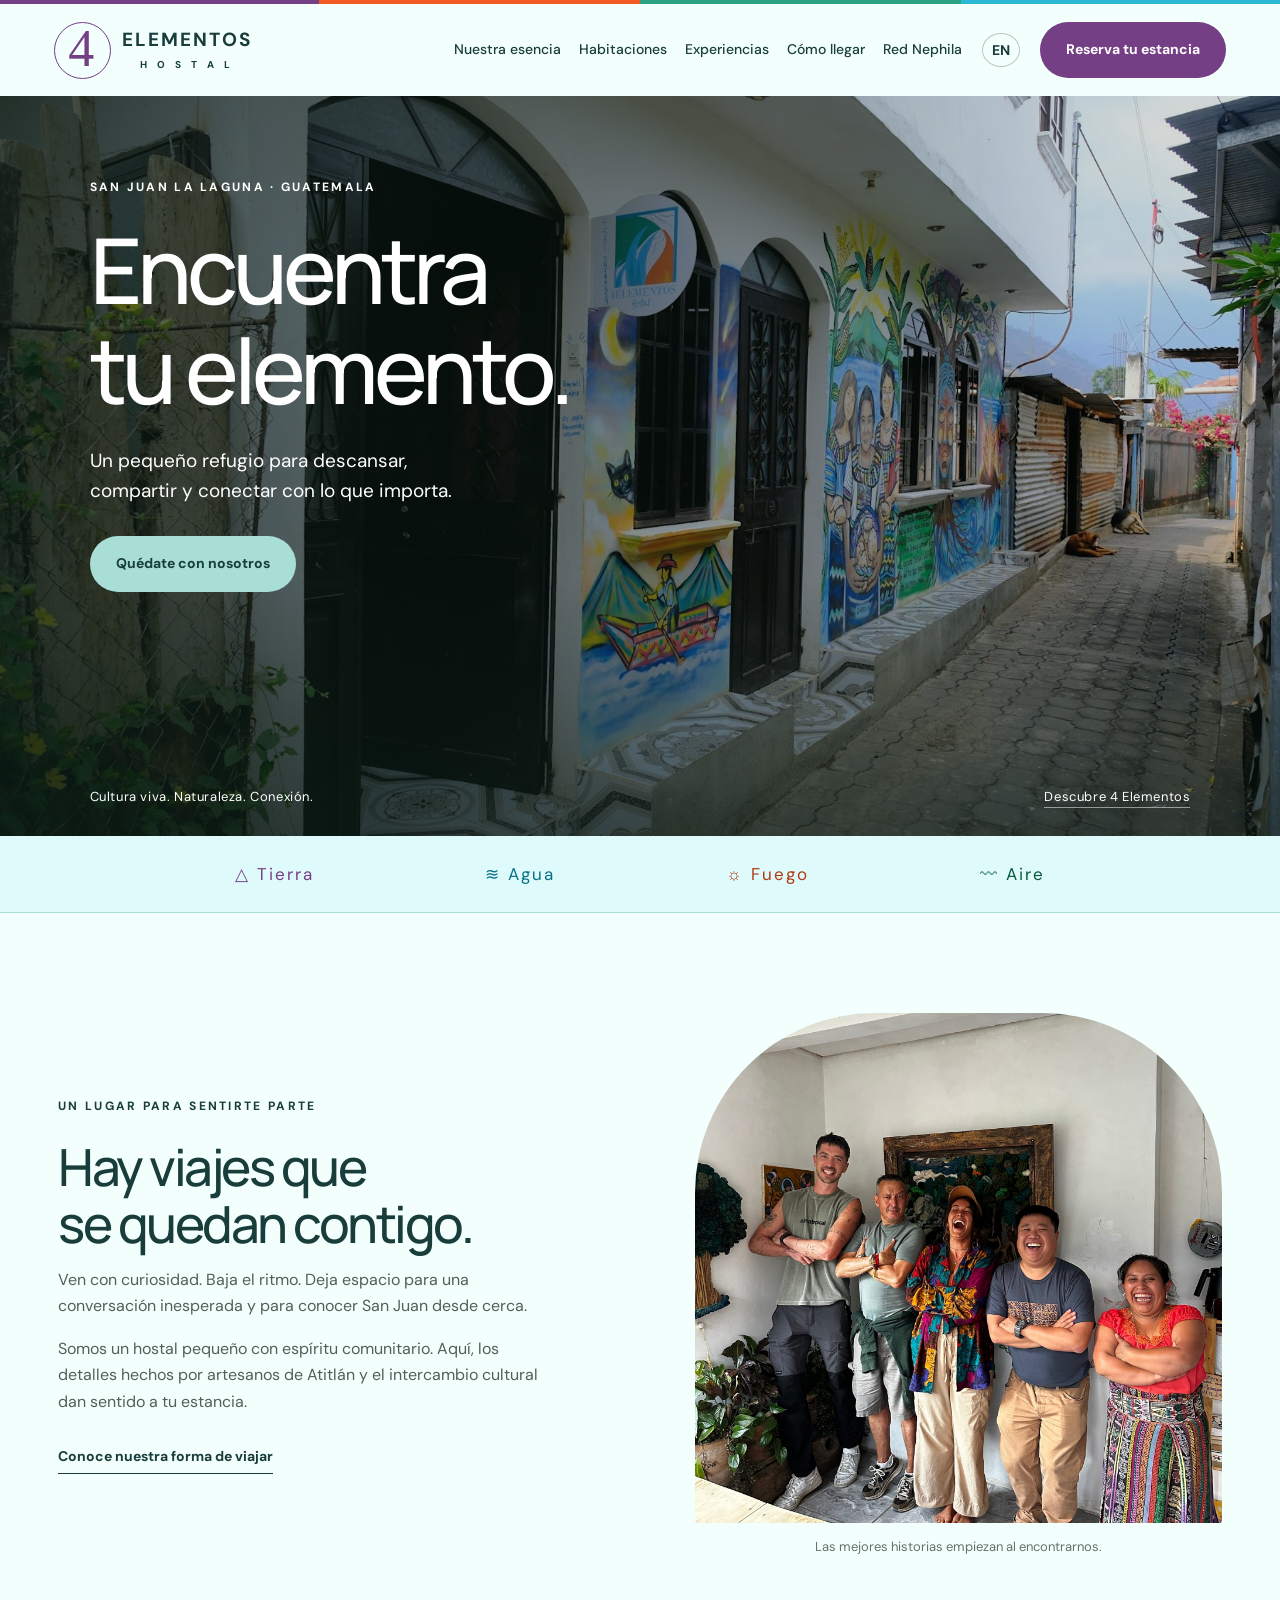
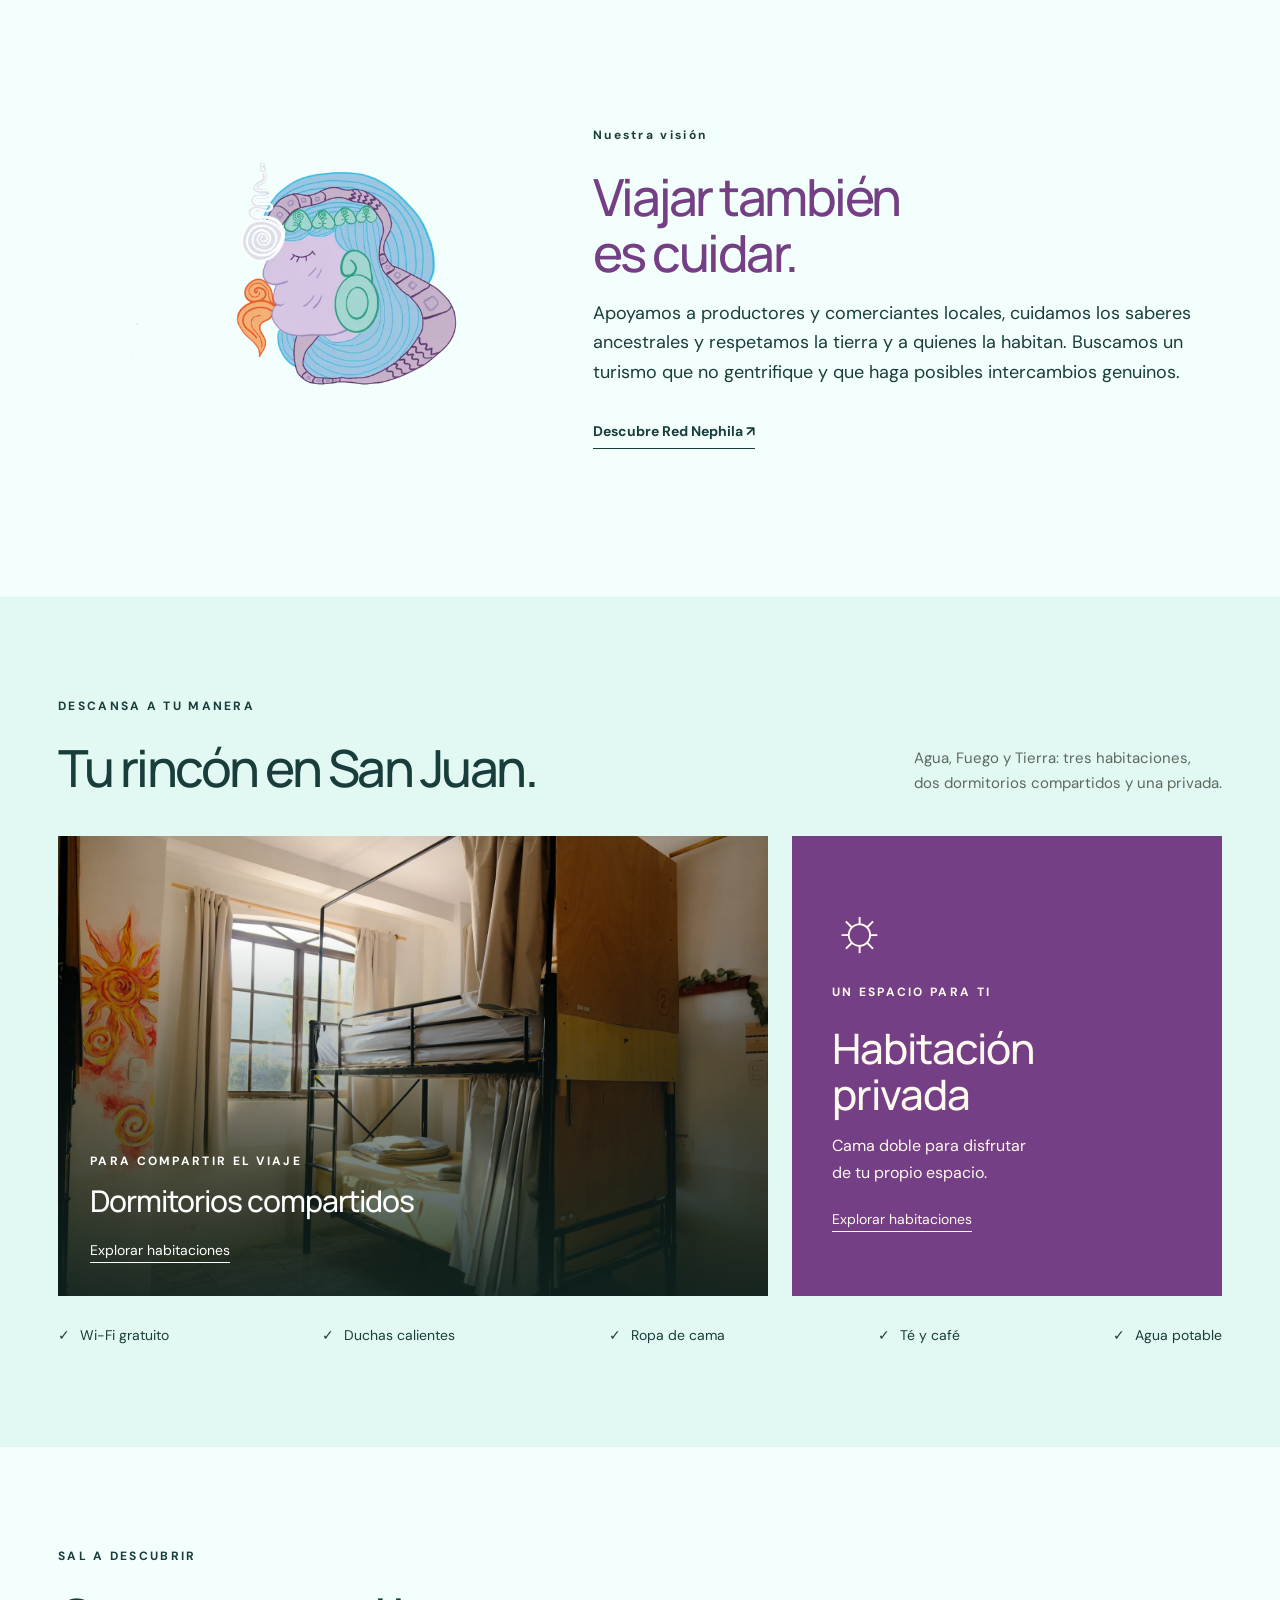
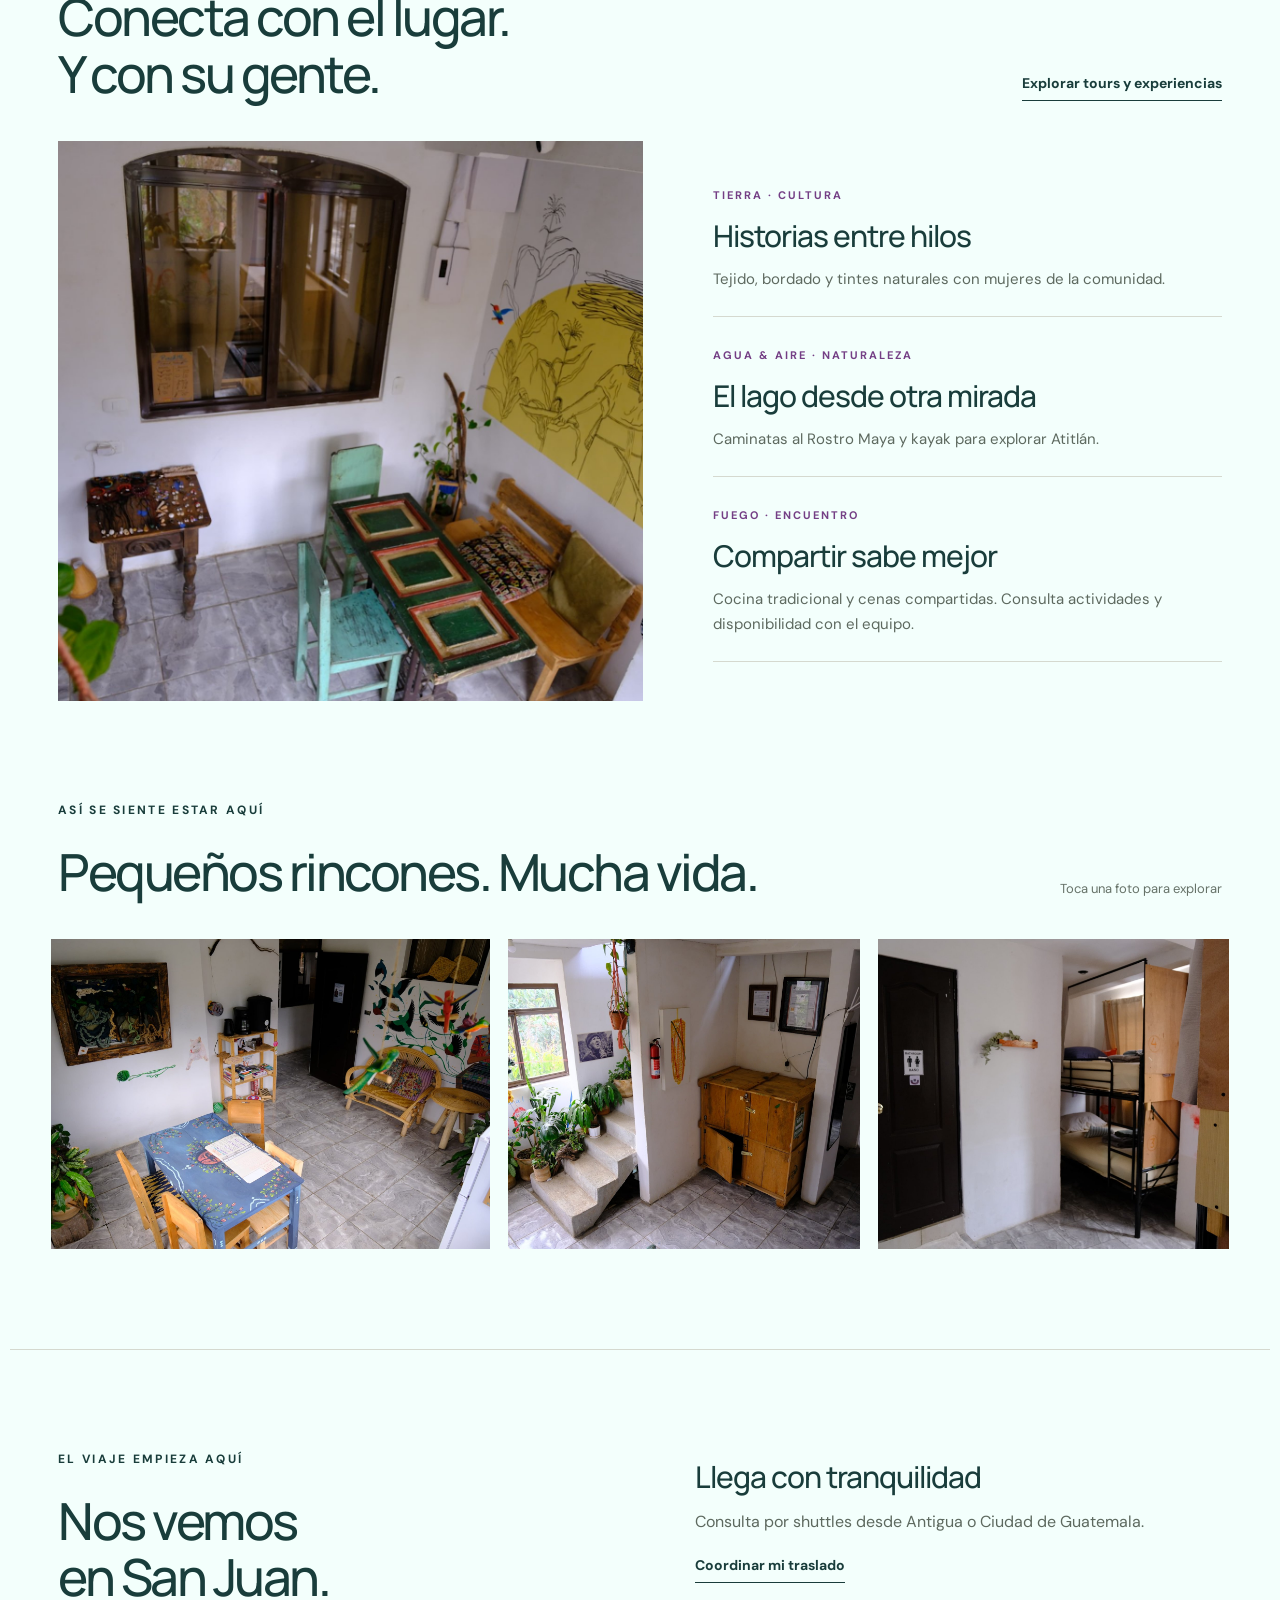
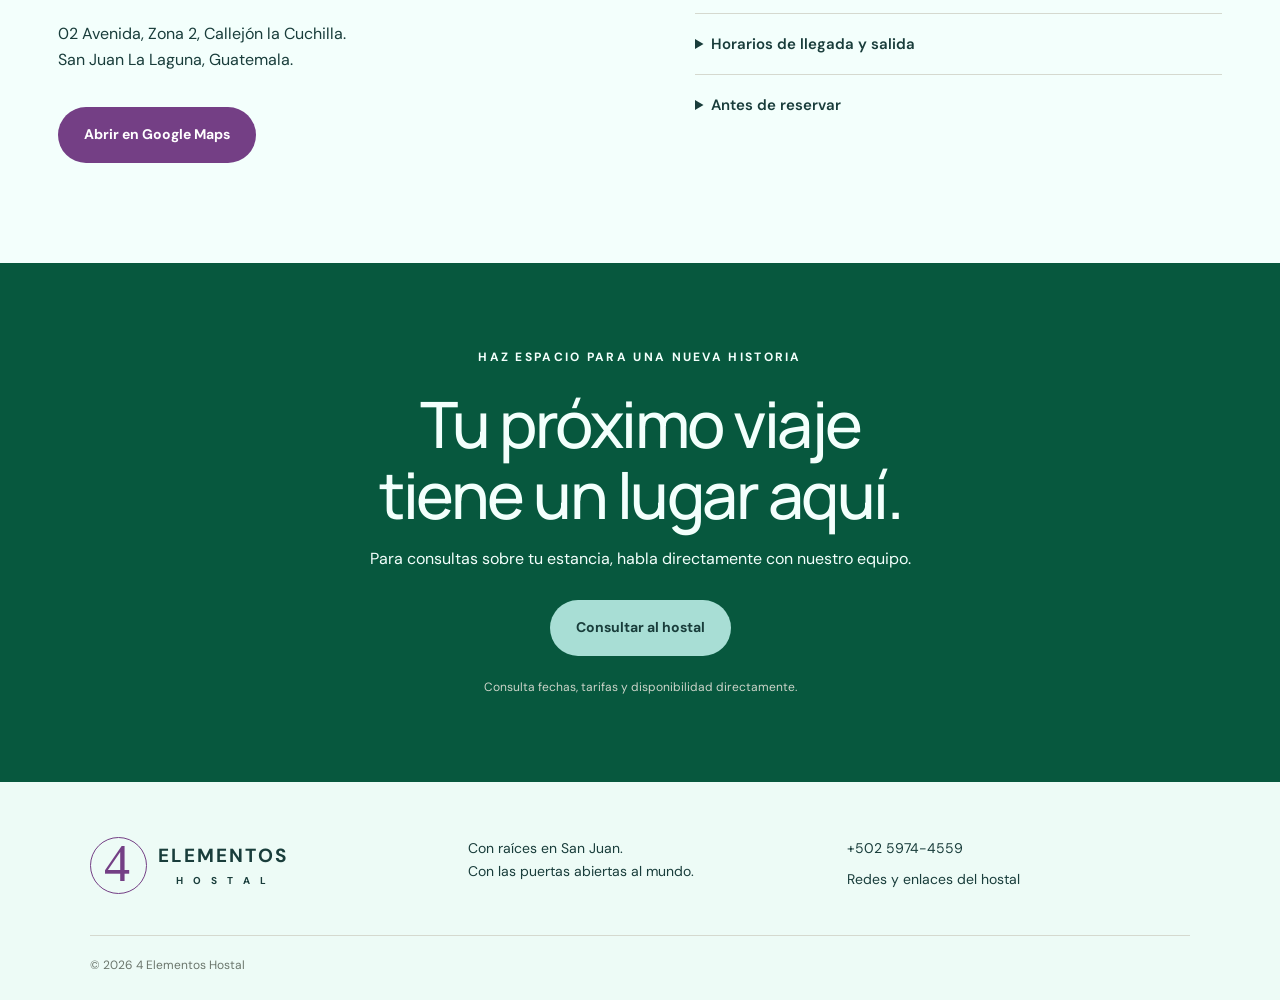
==== commit aa03e6f9: "Apply ethical tourism brochure palette, artwork and bilingual network content" ====
--- a/index.html
+++ b/index.html
@@ -1,9 +1,10 @@
 <!doctype html>
-<html lang="es"><head><meta charset="utf-8"><meta name="viewport" content="width=device-width, initial-scale=1"><title>4 Elementos Hostal | San Juan La Laguna</title><meta name="description" content="Descansa, comparte y conecta en 4 Elementos Hostal. Hospedaje y experiencias comunitarias en San Juan La Laguna, Guatemala."><link rel="stylesheet" href="style.css"><link rel="icon" href="data:image/svg+xml,%3Csvg xmlns='http://www.w3.org/2000/svg' viewBox='0 0 100 100'%3E%3Crect width='100' height='100' rx='50' fill='%232c493e'/%3E%3Ctext x='50' y='74' text-anchor='middle' font-size='76' fill='white'%3E4%3C/text%3E%3C/svg%3E"></head>
+<html lang="es"><head><meta charset="utf-8"><meta name="viewport" content="width=device-width, initial-scale=1"><title>4 Elementos Hostal | San Juan La Laguna</title><meta name="description" content="Descansa, comparte y conecta en 4 Elementos Hostal. Hospedaje y experiencias comunitarias en San Juan La Laguna, Guatemala."><link rel="stylesheet" href="style.css?v=20261125"><link rel="icon" href="data:image/svg+xml,%3Csvg xmlns='http://www.w3.org/2000/svg' viewBox='0 0 100 100'%3E%3Crect width='100' height='100' rx='50' fill='%232c493e'/%3E%3Ctext x='50' y='74' text-anchor='middle' font-size='76' fill='white'%3E4%3C/text%3E%3C/svg%3E"></head>
 <body><a class="skip" href="#contenido">Ir al contenido</a><header><a class="brand" href="#inicio" aria-label="4 Elementos Hostal, inicio"><span class="brand-mark">4</span><span>ELEMENTOS<small>H O S T A L</small></span></a><button class="menu" aria-expanded="false" aria-controls="nav">Menú</button><nav id="nav"><a href="#nosotros">Nuestra esencia</a><a href="habitaciones.html">Habitaciones</a><a href="#experiencias">Experiencias</a><a href="#ubicacion">Cómo llegar</a><a href="red-nephila.html">Red Nephila</a></nav><a class="language" href="index-en.html" lang="en" hreflang="en" aria-label="Read this page in English">EN</a><a class="button header-book" href="#reservar">Reserva tu estancia</a></header>
 <main id="contenido"><section class="hero" id="inicio"><img class="hero-image" src="assets/hostal-3.jpg" alt="Fachada de 4 Elementos Hostal, decorada con murales de la cultura local" fetchpriority="high"><div class="hero-shade"></div><div class="hero-copy"><p class="eyebrow">SAN JUAN LA LAGUNA · GUATEMALA</p><h1>Encuentra<br>tu elemento.</h1><p>Un pequeño refugio para descansar,<br>compartir y conectar con lo que importa.</p><a class="button sand" href="#habitaciones">Quédate con nosotros</a></div><div class="hero-bottom"><span>Cultura viva. Naturaleza. Conexión.</span><a href="#nosotros">Descubre 4 Elementos</a></div></section>
 <div class="elements" aria-label="Los cuatro elementos"><span>△ Tierra</span><span>≋ Agua</span><span>☼ Fuego</span><span>〰 Aire</span></div>
 <section class="intro wrap" id="nosotros"><div><p class="eyebrow">UN LUGAR PARA SENTIRTE PARTE</p><h2>Hay viajes que<br>se quedan contigo.</h2><p>Ven con curiosidad. Baja el ritmo. Deja espacio para una conversación inesperada y para conocer San Juan desde cerca.</p><p>Somos un hostal pequeño con espíritu comunitario. Aquí, los detalles hechos por artesanos de Atitlán y el intercambio cultural dan sentido a tu estancia.</p><a class="text-link" href="#experiencias">Conoce nuestra forma de viajar</a></div><figure><img src="assets/hostal-0.jpg" alt="Viajeros y anfitrionas compartiendo en el hostal" loading="lazy"><figcaption>Las mejores historias empiezan al encontrarnos.</figcaption></figure></section>
+<section class="ethos wrap"><img class="ethos-art" src="assets/elementos-illustration.webp" alt="" loading="lazy"><div><p class="eyebrow">Nuestra visión</p><h2>Viajar también<br>es cuidar.</h2><p>Apoyamos a productores y comerciantes locales, cuidamos los saberes ancestrales y respetamos la tierra y a quienes la habitan. Buscamos un turismo que no gentrifique y que haga posibles intercambios genuinos.</p><a class="text-link" href="red-nephila.html">Descubre Red Nephila ↗</a></div></section>
 <section class="rooms" id="habitaciones"><div class="wrap"><div class="section-head"><div><p class="eyebrow">DESCANSA A TU MANERA</p><h2>Tu rincón en San Juan.</h2></div><p>Agua, Fuego y Tierra: tres habitaciones,<br>dos dormitorios compartidos y una privada.</p></div><div class="room-grid"><article class="room-photo"><img src="assets/hostal-5.jpg" alt="Dormitorio con literas, cortinas y luz natural" loading="lazy"><div><span class="eyebrow">PARA COMPARTIR EL VIAJE</span><h3>Dormitorios compartidos</h3><a href="habitaciones.html">Explorar habitaciones</a></div></article><article class="private-room"><span class="sun" aria-hidden="true">☼</span><p class="eyebrow">UN ESPACIO PARA TI</p><h3>Habitación<br>privada</h3><p>Cama doble para disfrutar<br>de tu propio espacio.</p><a href="habitaciones.html">Explorar habitaciones</a></article></div><div class="amenities"><span>Wi-Fi gratuito</span><span>Duchas calientes</span><span>Ropa de cama</span><span>Té y café</span><span>Agua potable</span></div></div></section>
 <section class="wrap experiences" id="experiencias"><div class="section-head"><div><p class="eyebrow">SAL A DESCUBRIR</p><h2>Conecta con el lugar.<br>Y con su gente.</h2></div><a class="text-link" href="https://linktr.ee/4elementoshostal" target="_blank" rel="noopener">Explorar tours y experiencias</a></div><div class="experience-layout"><img src="assets/hostal-2.jpg" alt="Arte local, guitarra y área de convivencia del hostal" loading="lazy"><div class="experience-list"><article><span>TIERRA · CULTURA</span><h3>Historias entre hilos</h3><p>Tejido, bordado y tintes naturales con mujeres de la comunidad.</p></article><article><span>AGUA & AIRE · NATURALEZA</span><h3>El lago desde otra mirada</h3><p>Caminatas al Rostro Maya y kayak para explorar Atitlán.</p></article><article><span>FUEGO · ENCUENTRO</span><h3>Compartir sabe mejor</h3><p>Cocina tradicional y cenas compartidas. Consulta actividades y disponibilidad con el equipo.</p></article></div></div></section>
 <section class="gallery-section"><div class="wrap section-head"><div><p class="eyebrow">ASÍ SE SIENTE ESTAR AQUÍ</p><h2>Pequeños rincones. Mucha vida.</h2></div><span>Toca una foto para explorar</span></div><div class="gallery"><button data-photo="4" aria-label="Ampliar foto del área común"><img src="assets/hostal-4.jpg" alt="Área común con libros y muebles pintados a mano" loading="lazy"></button><button data-photo="1" aria-label="Ampliar foto de los interiores"><img src="assets/hostal-1.jpg" alt="Plantas y casilleros en el interior" loading="lazy"></button><button data-photo="6" aria-label="Ampliar foto del dormitorio"><img src="assets/hostal-6.jpg" alt="Interior del dormitorio compartido" loading="lazy"></button></div></section>
--- a/style.css
+++ b/style.css
@@ -1,8 +1,14 @@
 @import url('https://fonts.googleapis.com/css2?family=DM+Sans:wght@400;500;600;700&family=Manrope:wght@400;500;600;700;800&display=swap');
-:root{--green:#29483d;--ink:#263e35;--paper:#faf9f5;--sand:#e6c394;--rust:#a6472c}*{box-sizing:border-box}html{scroll-behavior:smooth;scroll-padding-top:96px}body{margin:0;background:var(--paper);color:var(--ink);font-family:'DM Sans',sans-serif;font-size:16px;line-height:1.65}a{color:inherit;text-decoration:none}button{font:inherit;cursor:pointer}img{display:block;width:100%;object-fit:cover}a,button{ -webkit-tap-highlight-color:transparent}a:focus-visible,button:focus-visible,summary:focus-visible{outline:3px solid #d28b3b;outline-offset:6px}.skip{position:fixed;top:-100px;background:white;padding:12px;z-index:100}.skip:focus{top:0}header{height:96px;padding:0 4.2%;display:flex;align-items:center;gap:40px;background:var(--paper);position:sticky;top:0;z-index:10}.brand{display:flex;gap:11px;align-items:center;line-height:1.1;font-size:19px;letter-spacing:2px;font-weight:700}.brand small{display:block;text-align:center;font-size:10px;margin-top:8px;letter-spacing:4px}.brand-mark{font-family:Georgia,serif;font-size:52px;font-weight:400;line-height:1;border:1px solid currentColor;border-radius:50%;width:57px;height:57px;text-align:center}nav{display:flex;gap:26px;margin-left:auto;font-size:14px;font-weight:500}nav a:hover,.text-link:hover{color:var(--rust)}.button{display:inline-flex;align-items:center;justify-content:center;background:var(--green);color:white;padding:15px 25px;font-size:14px;font-weight:700;border:1px solid transparent;border-radius:3px;transition:transform .2s,background .2s}.button:hover{transform:translateY(-2px);background:#3d5e50}.menu{display:none}.hero{height:min(740px,calc(100svh - 96px));min-height:560px;position:relative;color:white}.hero-image,.hero-shade{position:absolute;inset:0;height:100%}.hero-image{object-position:center 52%}.hero-shade{background:linear-gradient(90deg,rgba(11,27,21,.78),rgba(11,27,21,.18) 85%),linear-gradient(0deg,rgba(11,27,21,.5),transparent 35%)}.hero-copy{position:relative;padding:82px 7%;}.eyebrow{font-size:12px;font-weight:700;letter-spacing:2.3px;margin:0 0 22px}h1,h2,h3{font-family:Manrope,sans-serif;letter-spacing:-2.5px;font-weight:500;line-height:1.1;margin:0}h1{font-size:clamp(62px,7.1vw,108px);letter-spacing:-5px}h2{font-size:clamp(36px,4vw,58px)}h3{font-size:30px;letter-spacing:-1px}.hero-copy>p:not(.eyebrow){font-size:19px;margin:26px 0 30px;line-height:1.6}.sand{background:var(--sand);color:#263e35}.sand:hover{background:#f0d2ad}.hero-bottom{position:absolute;bottom:28px;left:7%;right:7%;display:flex;justify-content:space-between;font-size:13px;letter-spacing:.6px}.hero-bottom a{border-bottom:1px solid #ffffff80}.elements{display:flex;justify-content:space-evenly;padding:24px 5%;border-bottom:1px solid #deded3;font-size:17px;letter-spacing:2px}.wrap{max-width:1260px;margin:auto;padding:100px 48px}.intro{display:grid;grid-template-columns:1fr 1fr;gap:110px;align-items:center}.intro p:not(.eyebrow){max-width:480px;color:#526057}.text-link{display:inline-block;border-bottom:1px solid currentColor;padding-bottom:5px;font-size:14px;font-weight:700;margin-top:14px}figure{margin:0}figure img{height:510px;object-position:center 65%;border-radius:180px 180px 3px 3px}figcaption{font-size:13px;margin-top:13px;color:#667268;text-align:center}.rooms{background:#eeeee6}.section-head{display:flex;justify-content:space-between;align-items:flex-end;gap:35px;margin-bottom:40px}.section-head>p{font-size:15px;color:#5d695f;margin:0}.room-grid{display:grid;grid-template-columns:1.65fr 1fr;gap:24px}.room-photo{position:relative;min-height:460px;color:white;overflow:hidden}.room-photo img{height:100%;position:absolute}.room-photo:after{content:'';position:absolute;inset:0;background:linear-gradient(0deg,#10231fe6,transparent 80%)}.room-photo>div{position:absolute;bottom:32px;left:32px;right:20px;z-index:1}.room-photo .eyebrow{display:block;margin-bottom:12px}.room-grid a{display:inline-block;border-bottom:1px solid currentColor;margin-top:22px;font-size:14px}.private-room{background:#b85236;color:#fff9ef;padding:34px 40px;display:flex;flex-direction:column;align-items:flex-start;justify-content:center}.private-room h3{font-size:42px}.private-room .sun{font-size:60px;line-height:1;margin-bottom:24px}.private-room p:not(.eyebrow){margin-bottom:0}.amenities{display:flex;flex-wrap:wrap;justify-content:space-between;gap:20px;font-size:14px;margin-top:28px}.amenities span:before{content:'✓';margin-right:10px}.experience-layout{display:grid;grid-template-columns:1.15fr 1fr;gap:70px;align-items:center}.experience-layout>img{height:560px}.experience-list article{padding:24px 0;border-bottom:1px solid #d5d9cf}.experience-list article:first-child{padding-top:0}.experience-list span{font-size:11px;font-weight:700;letter-spacing:2px;color:var(--rust)}.experience-list h3{margin-top:12px}.experience-list p{font-size:15px;color:#5d695f;margin-bottom:0}.gallery-section{padding-bottom:100px}.gallery-section .wrap{padding-top:0;padding-bottom:0}.section-head>span{font-size:13px;color:#667268}.gallery{display:grid;grid-template-columns:1.25fr 1fr 1fr;gap:18px;padding:0 4%}.gallery button{padding:0;border:0;background:none;overflow:hidden}.gallery img{height:310px;transition:transform .5s}.gallery button:hover img{transform:scale(1.04)}.location{border-top:1px solid #d5d9cf;display:grid;grid-template-columns:1fr 1fr;gap:110px}.location .button{margin-top:18px}.arrival{padding-top:10px}.arrival>p{color:#5d695f}.arrival>.text-link{margin:0 0 30px}details{border-top:1px solid #d5d9cf;padding:18px 0}summary{cursor:pointer;font-size:15px;font-weight:600}details p{font-size:14px}.booking{background:var(--green);color:var(--paper);text-align:center;padding:85px 24px}.booking h2{font-size:clamp(42px,5vw,68px)}.booking-buttons{display:flex;justify-content:center;gap:16px;margin-top:28px}.outline{border-color:#a5b4a9}.booking-note{font-size:12px;color:#ccd4c9;margin:22px 0 0}footer{display:grid;grid-template-columns:1fr 1fr 1fr;gap:35px;padding:55px 7% 25px;align-items:start}footer p{font-size:14px;margin:0}footer>div a{display:block;font-size:14px;margin-bottom:8px}footer>small{grid-column:1/-1;border-top:1px solid #d5d9cf;padding-top:20px;font-size:12px;color:#6b766c}dialog{border:0;padding:50px 18px 12px;background:var(--paper);max-width:90vw;max-height:92vh;width:1000px}dialog::backdrop{background:#10231fe6}dialog img{height:70vh;object-fit:contain}dialog p{text-align:center;margin:6px 0}.close{position:absolute;right:16px;top:10px;border:0;background:none;color:var(--ink);font-size:16px}
+:root{--green:#07583e;--ink:#193d3b;--paper:#f3fffc;--sand:#a8ded5;--rust:#743f85;--purple:#743f85;--orange:#f15a24;--aqua:#2db8d5}*{box-sizing:border-box}html{scroll-behavior:smooth;scroll-padding-top:96px}body{margin:0;background:var(--paper);color:var(--ink);font-family:'DM Sans',sans-serif;font-size:16px;line-height:1.65}a{color:inherit;text-decoration:none}button{font:inherit;cursor:pointer}img{display:block;width:100%;object-fit:cover}a,button{ -webkit-tap-highlight-color:transparent}a:focus-visible,button:focus-visible,summary:focus-visible{outline:3px solid #d28b3b;outline-offset:6px}.skip{position:fixed;top:-100px;background:white;padding:12px;z-index:100}.skip:focus{top:0}header{height:96px;padding:0 4.2%;display:flex;align-items:center;gap:40px;background:var(--paper);position:sticky;top:0;z-index:10}.brand{display:flex;gap:11px;align-items:center;line-height:1.1;font-size:19px;letter-spacing:2px;font-weight:700}.brand small{display:block;text-align:center;font-size:10px;margin-top:8px;letter-spacing:4px}.brand-mark{font-family:Georgia,serif;font-size:52px;font-weight:400;line-height:1;border:1px solid currentColor;border-radius:50%;width:57px;height:57px;text-align:center}nav{display:flex;gap:26px;margin-left:auto;font-size:14px;font-weight:500}nav a:hover,.text-link:hover{color:var(--rust)}.button{display:inline-flex;align-items:center;justify-content:center;background:var(--green);color:white;padding:15px 25px;font-size:14px;font-weight:700;border:1px solid transparent;border-radius:3px;transition:transform .2s,background .2s}.button:hover{transform:translateY(-2px);background:#3d5e50}.menu{display:none}.hero{height:min(740px,calc(100svh - 96px));min-height:560px;position:relative;color:white}.hero-image,.hero-shade{position:absolute;inset:0;height:100%}.hero-image{object-position:center 52%}.hero-shade{background:linear-gradient(90deg,rgba(11,27,21,.78),rgba(11,27,21,.18) 85%),linear-gradient(0deg,rgba(11,27,21,.5),transparent 35%)}.hero-copy{position:relative;padding:82px 7%;}.eyebrow{font-size:12px;font-weight:700;letter-spacing:2.3px;margin:0 0 22px}h1,h2,h3{font-family:Manrope,sans-serif;letter-spacing:-2.5px;font-weight:500;line-height:1.1;margin:0}h1{font-size:clamp(62px,7.1vw,108px);letter-spacing:-5px}h2{font-size:clamp(36px,4vw,58px)}h3{font-size:30px;letter-spacing:-1px}.hero-copy>p:not(.eyebrow){font-size:19px;margin:26px 0 30px;line-height:1.6}.sand{background:var(--sand);color:#263e35}.sand:hover{background:#f0d2ad}.hero-bottom{position:absolute;bottom:28px;left:7%;right:7%;display:flex;justify-content:space-between;font-size:13px;letter-spacing:.6px}.hero-bottom a{border-bottom:1px solid #ffffff80}.elements{display:flex;justify-content:space-evenly;padding:24px 5%;border-bottom:1px solid #deded3;font-size:17px;letter-spacing:2px}.wrap{max-width:1260px;margin:auto;padding:100px 48px}.intro{display:grid;grid-template-columns:1fr 1fr;gap:110px;align-items:center}.intro p:not(.eyebrow){max-width:480px;color:#526057}.text-link{display:inline-block;border-bottom:1px solid currentColor;padding-bottom:5px;font-size:14px;font-weight:700;margin-top:14px}figure{margin:0}figure img{height:510px;object-position:center 65%;border-radius:180px 180px 3px 3px}figcaption{font-size:13px;margin-top:13px;color:#667268;text-align:center}.rooms{background:#eeeee6}.section-head{display:flex;justify-content:space-between;align-items:flex-end;gap:35px;margin-bottom:40px}.section-head>p{font-size:15px;color:#5d695f;margin:0}.room-grid{display:grid;grid-template-columns:1.65fr 1fr;gap:24px}.room-photo{position:relative;min-height:460px;color:white;overflow:hidden}.room-photo img{height:100%;position:absolute}.room-photo:after{content:'';position:absolute;inset:0;background:linear-gradient(0deg,#10231fe6,transparent 80%)}.room-photo>div{position:absolute;bottom:32px;left:32px;right:20px;z-index:1}.room-photo .eyebrow{display:block;margin-bottom:12px}.room-grid a{display:inline-block;border-bottom:1px solid currentColor;margin-top:22px;font-size:14px}.private-room{background:#b85236;color:#fff9ef;padding:34px 40px;display:flex;flex-direction:column;align-items:flex-start;justify-content:center}.private-room h3{font-size:42px}.private-room .sun{font-size:60px;line-height:1;margin-bottom:24px}.private-room p:not(.eyebrow){margin-bottom:0}.amenities{display:flex;flex-wrap:wrap;justify-content:space-between;gap:20px;font-size:14px;margin-top:28px}.amenities span:before{content:'✓';margin-right:10px}.experience-layout{display:grid;grid-template-columns:1.15fr 1fr;gap:70px;align-items:center}.experience-layout>img{height:560px}.experience-list article{padding:24px 0;border-bottom:1px solid #d5d9cf}.experience-list article:first-child{padding-top:0}.experience-list span{font-size:11px;font-weight:700;letter-spacing:2px;color:var(--rust)}.experience-list h3{margin-top:12px}.experience-list p{font-size:15px;color:#5d695f;margin-bottom:0}.gallery-section{padding-bottom:100px}.gallery-section .wrap{padding-top:0;padding-bottom:0}.section-head>span{font-size:13px;color:#667268}.gallery{display:grid;grid-template-columns:1.25fr 1fr 1fr;gap:18px;padding:0 4%}.gallery button{padding:0;border:0;background:none;overflow:hidden}.gallery img{height:310px;transition:transform .5s}.gallery button:hover img{transform:scale(1.04)}.location{border-top:1px solid #d5d9cf;display:grid;grid-template-columns:1fr 1fr;gap:110px}.location .button{margin-top:18px}.arrival{padding-top:10px}.arrival>p{color:#5d695f}.arrival>.text-link{margin:0 0 30px}details{border-top:1px solid #d5d9cf;padding:18px 0}summary{cursor:pointer;font-size:15px;font-weight:600}details p{font-size:14px}.booking{background:var(--green);color:var(--paper);text-align:center;padding:85px 24px}.booking h2{font-size:clamp(42px,5vw,68px)}.booking-buttons{display:flex;justify-content:center;gap:16px;margin-top:28px}.outline{border-color:#a5b4a9}.booking-note{font-size:12px;color:#ccd4c9;margin:22px 0 0}footer{display:grid;grid-template-columns:1fr 1fr 1fr;gap:35px;padding:55px 7% 25px;align-items:start}footer p{font-size:14px;margin:0}footer>div a{display:block;font-size:14px;margin-bottom:8px}footer>small{grid-column:1/-1;border-top:1px solid #d5d9cf;padding-top:20px;font-size:12px;color:#6b766c}dialog{border:0;padding:50px 18px 12px;background:var(--paper);max-width:90vw;max-height:92vh;width:1000px}dialog::backdrop{background:#10231fe6}dialog img{height:70vh;object-fit:contain}dialog p{text-align:center;margin:6px 0}.close{position:absolute;right:16px;top:10px;border:0;background:none;color:var(--ink);font-size:16px}
 @media(min-width:1500px){.hero-copy{padding-top:110px}}@media(max-width:1050px){header{gap:18px;padding:0 25px}nav{gap:15px}nav a{font-size:12px}.header-book{padding:12px 16px}.intro,.location{gap:50px}.experience-layout{gap:36px}.brand{font-size:16px}.brand-mark{font-size:45px;width:50px;height:50px}}@media(max-width:760px){header{height:80px;padding:0 20px;gap:14px}.brand{font-size:14px;letter-spacing:1px}.brand small{font-size:8px;letter-spacing:2px}.brand-mark{height:42px;width:42px;font-size:39px}.header-book{margin-left:auto;font-size:12px;padding:11px 13px}.menu{display:block;border:0;background:none;padding:8px;font-size:14px;order:3}nav{display:none;position:absolute;top:80px;left:0;right:0;background:var(--paper);padding:22px;box-shadow:0 8px 12px #0001}nav.open{display:flex;flex-direction:column}nav a{font-size:16px;padding:8px}.hero{min-height:600px;height:calc(90svh - 80px)}.hero-copy{padding:74px 7%}.hero-image{object-position:58% center}.hero h1{font-size:68px;letter-spacing:-3.5px}.hero .eyebrow{font-size:10px;letter-spacing:1.8px}.hero-copy>p:not(.eyebrow){font-size:17px}.hero-bottom{font-size:11px}.hero-bottom span{max-width:170px}.elements{font-size:13px;letter-spacing:1px;padding:20px 10px}.wrap{padding:65px 24px}.intro,.location,.experience-layout{grid-template-columns:1fr;gap:36px}.intro figure img{height:430px;max-width:450px;margin:auto}.section-head{display:block}.section-head>p,.section-head>span{display:block;margin-top:22px}.room-grid{grid-template-columns:1fr}.room-photo{min-height:400px}.private-room{padding:36px;min-height:360px}.private-room h3 br{display:none}.amenities{justify-content:flex-start;gap:15px 22px;font-size:13px}.experience-layout>img{height:350px}.gallery{padding:0 24px;gap:10px;grid-template-columns:1fr 1fr}.gallery button:first-child{grid-column:1/-1}.gallery img{height:190px}.gallery button:first-child img{height:280px}.gallery-section{padding-bottom:60px}.booking-buttons{flex-direction:column;max-width:320px;margin:28px auto 0}footer{grid-template-columns:1fr;padding:40px 24px 24px;gap:25px}.booking{padding:65px 24px}html{scroll-padding-top:80px}dialog img{height:60vh}h2{letter-spacing:-1.5px}}
 @media(prefers-reduced-motion:reduce){html{scroll-behavior:auto}*{transition:none!important}}
 .language{font-size:14px;font-weight:700;border:1px solid #bdc8bf;border-radius:50%;padding:9px;line-height:1;flex-shrink:0}.language:hover{background:#e6c394}.page-hero h1{font-size:clamp(46px,6vw,80px);letter-spacing:-3px}.page-hero>p:not(.eyebrow){max-width:620px;font-size:20px;margin:28px 0}.room-names{display:flex;gap:14px;margin-top:36px}.room-names span{border:1px solid #b9c4b9;padding:8px 22px;border-radius:30px}.room-gallery{display:grid;grid-template-columns:1fr 1fr;gap:24px;margin:30px 0}.room-gallery button{padding:0;border:0;background:none;color:var(--ink);text-align:left;font-size:16px}.room-gallery img{height:380px;object-fit:cover}.room-gallery span{display:block;padding-top:12px}.private-detail{display:flex;align-items:center;gap:36px;padding:50px;background:#eee8db;margin-top:50px}.private-detail .sun{font-size:80px;color:var(--rust)}.private-detail p{max-width:650px}.shared-spaces{padding-top:0}.nephila-hero{background:var(--green);color:var(--paper)}.nephila-hero h1{font-size:clamp(56px,9vw,120px)}.nephila-hero p:not(.eyebrow){max-width:670px;font-size:22px;margin:30px 0 0}.network-sections{max-width:1000px}.network-sections article{padding:0 0 48px;margin-bottom:48px;border-bottom:1px solid #cbd3c7}.network-sections article>p:not(.eyebrow){max-width:650px;font-size:18px}.network-sections h2{font-size:42px}header{gap:20px}nav{gap:18px}.header-book{white-space:nowrap}
 @media(max-width:1100px) and (min-width:761px){header{padding:0 18px;gap:12px}.brand{font-size:14px}.brand-mark{width:42px;height:42px;font-size:39px}nav{gap:12px}nav a{font-size:12px}.header-book{font-size:12px;padding:12px}.language{padding:7px}}
 @media(max-width:850px){header{height:80px;padding:0 16px;gap:12px}.menu{display:block;border:0;background:none;padding:8px;font-size:14px;order:3}nav{display:none;position:absolute;top:80px;left:0;right:0;background:var(--paper);padding:22px;box-shadow:0 8px 12px #0001}nav.open{display:flex;flex-direction:column}nav a{font-size:16px;padding:8px}.language{margin-left:auto}.header-book{margin-left:0}.room-gallery img{height:280px}.page-hero{padding-top:64px}}
 @media(max-width:520px){header .brand{font-size:11px;gap:6px}header .brand-mark{width:35px;height:35px;font-size:32px}header .brand small{font-size:7px;letter-spacing:1px}.header-book{font-size:11px;padding:9px 7px}header{gap:7px;padding:0 10px}.menu{font-size:12px;padding:5px}.language{font-size:12px;padding:7px}.room-gallery{grid-template-columns:1fr}.room-gallery img{height:290px}.private-detail{padding:28px;display:block}.private-detail .sun{font-size:50px}.page-hero h1{letter-spacing:-2px}.network-sections h2{font-size:34px}}
+
+/* Palette and original illustrations from the hostel's ethical tourism brochure. */
+header{border-top:4px solid transparent;border-image:linear-gradient(90deg,#743f85 25%,#f15a24 25%,#f15a24 50%,#2ba383 50%,#2ba383 75%,#2db8d5 75%) 1}
+.brand-mark{color:var(--purple)}.button{background:var(--purple);border-radius:28px}.button:hover{background:#563063}.sand{background:#a8ded5;color:#193d3b}.sand:hover{background:#c5eee7}.elements{background:#dffafa;border-color:#a8ded5}.elements span:nth-child(1){color:#743f85}.elements span:nth-child(2){color:#087186}.elements span:nth-child(3){color:#ae3b12}.elements span:nth-child(4){color:#07583e}.rooms{background:#e2f8f3}.private-room{background:var(--purple)}.private-detail{background:#eee5f4}.language:hover{background:#a8ded5}.booking{background:#07583e}.booking .sand{background:#a8ded5;color:#193d3b}.ethos{display:grid;grid-template-columns:.85fr 1.15fr;align-items:center;gap:70px;padding-top:20px}.ethos-art{object-fit:contain;max-height:420px}.ethos h2{color:var(--purple)}.ethos p:not(.eyebrow){max-width:640px;font-size:18px}.nephila-hero{background:#def8f8;color:var(--ink)}.nephila-layout{display:grid;grid-template-columns:1.3fr 1fr;align-items:center;gap:20px;padding-top:70px;padding-bottom:70px}.nephila-hero h1{font-size:clamp(48px,5.5vw,78px);letter-spacing:-3px;color:var(--purple)}.nephila-hero p:not(.eyebrow){font-size:20px;margin:26px 0}.nephila-layout>img{object-fit:contain;width:100%}.network-story{display:grid;grid-template-columns:1.3fr .7fr;gap:80px;align-items:center}.network-story h3{margin-top:38px}.network-story p:not(.eyebrow){font-size:18px}.network-story>img{height:560px;object-fit:contain}.collaboration{background:#e6dcf0}.collaboration h2{max-width:800px}.role-copy{font-size:21px;max-width:800px;margin-bottom:42px}.benefit-grid{padding:0;list-style:none;display:grid;grid-template-columns:repeat(3,1fr);gap:26px;margin:28px 0}.benefit-grid li{border-top:4px solid var(--purple);padding:22px 0;font-size:18px}.benefit-grid li:nth-child(2){border-color:#279f82}.benefit-grid li:nth-child(3){border-color:#f15a24}.benefit-note{max-width:800px;font-size:15px}.network-stays p{max-width:670px;font-size:18px}.join-network{background:#a8ded5;text-align:center}.join-network p:not(.eyebrow){max-width:560px;margin:25px auto}.join-network .wrap{padding-top:70px;padding-bottom:70px}footer{background:#edfbf6}
+@media(max-width:760px){.ethos{grid-template-columns:1fr;gap:10px;padding-top:0}.ethos-art{height:280px}.nephila-layout{grid-template-columns:1fr;padding-top:55px;padding-bottom:30px;gap:0}.nephila-layout>img{height:260px}.nephila-hero h1{font-size:52px;letter-spacing:-2px}.network-story{grid-template-columns:1fr;gap:25px}.network-story>img{height:360px}.benefit-grid{grid-template-columns:1fr;gap:0}.benefit-grid li{padding:20px 0}.role-copy{font-size:19px}}
+@media(max-width:360px){.header-book{display:none}.nephila-hero h1{font-size:44px}}
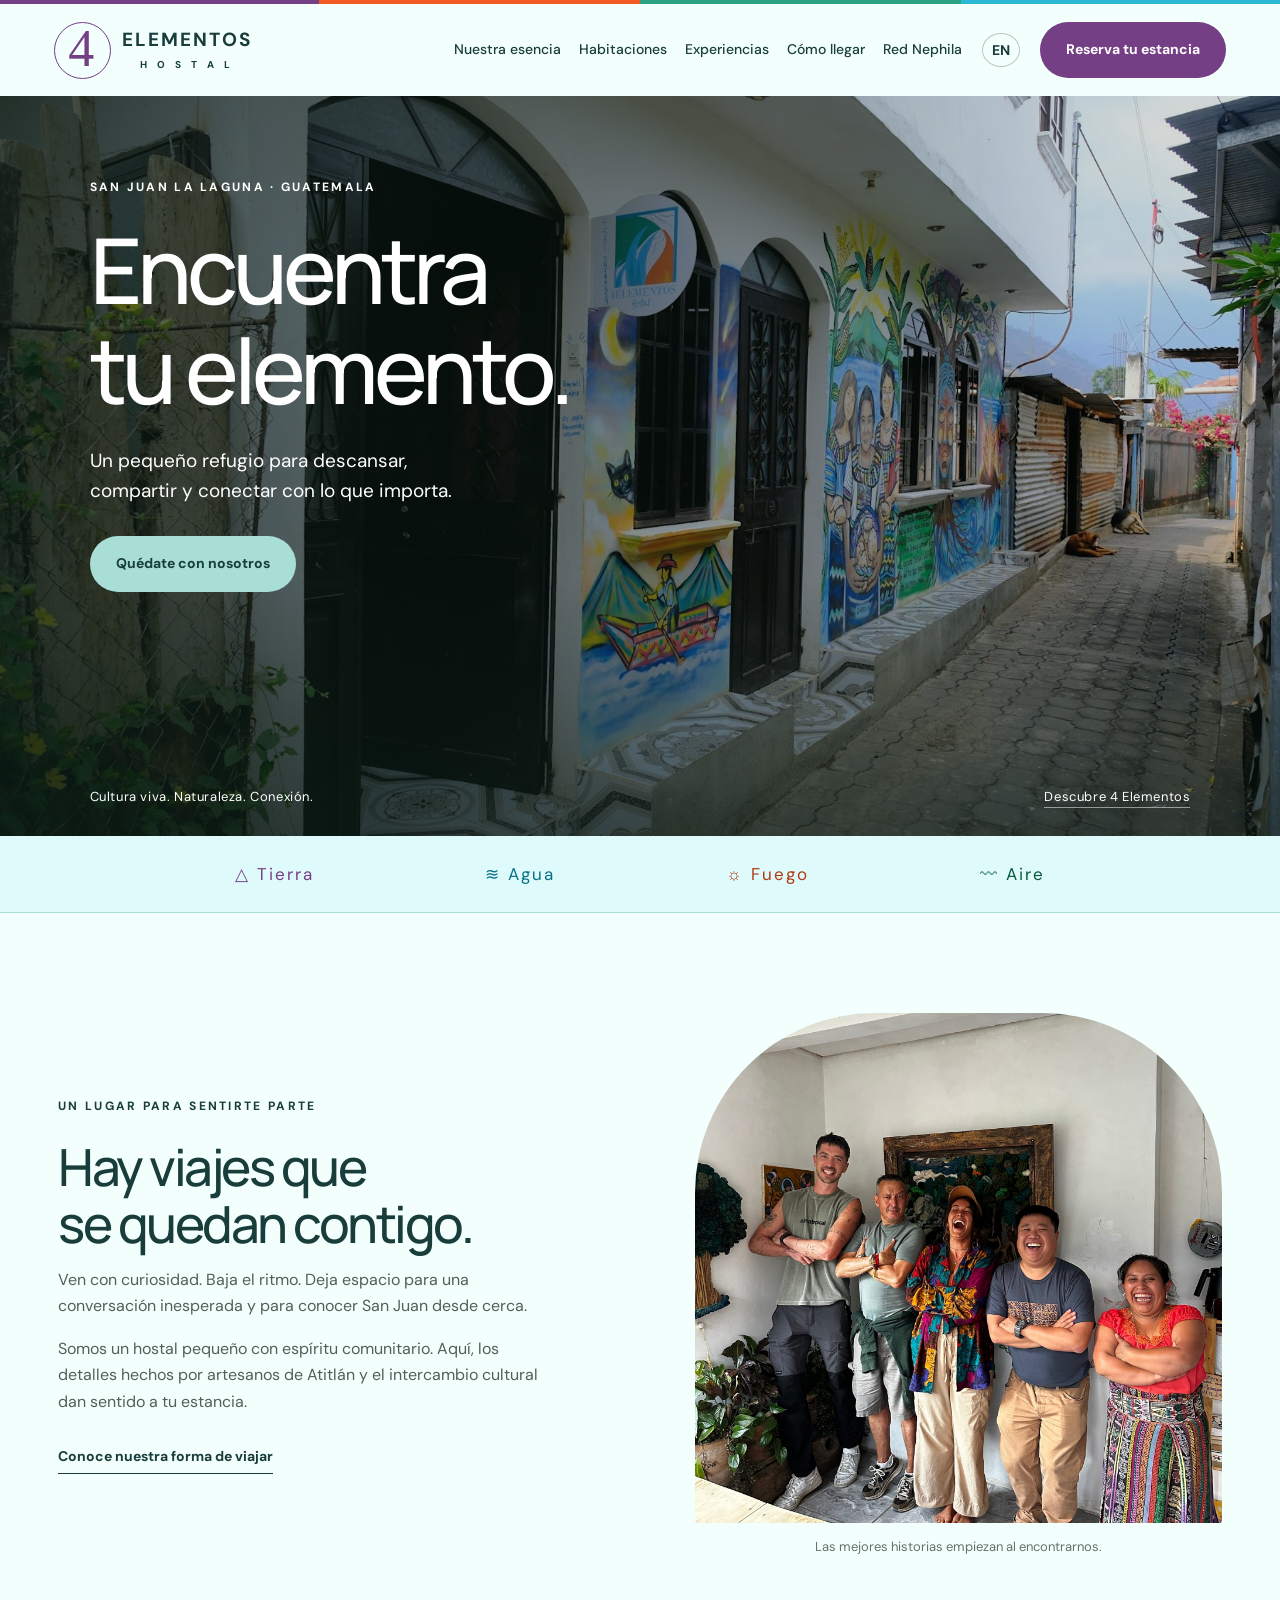
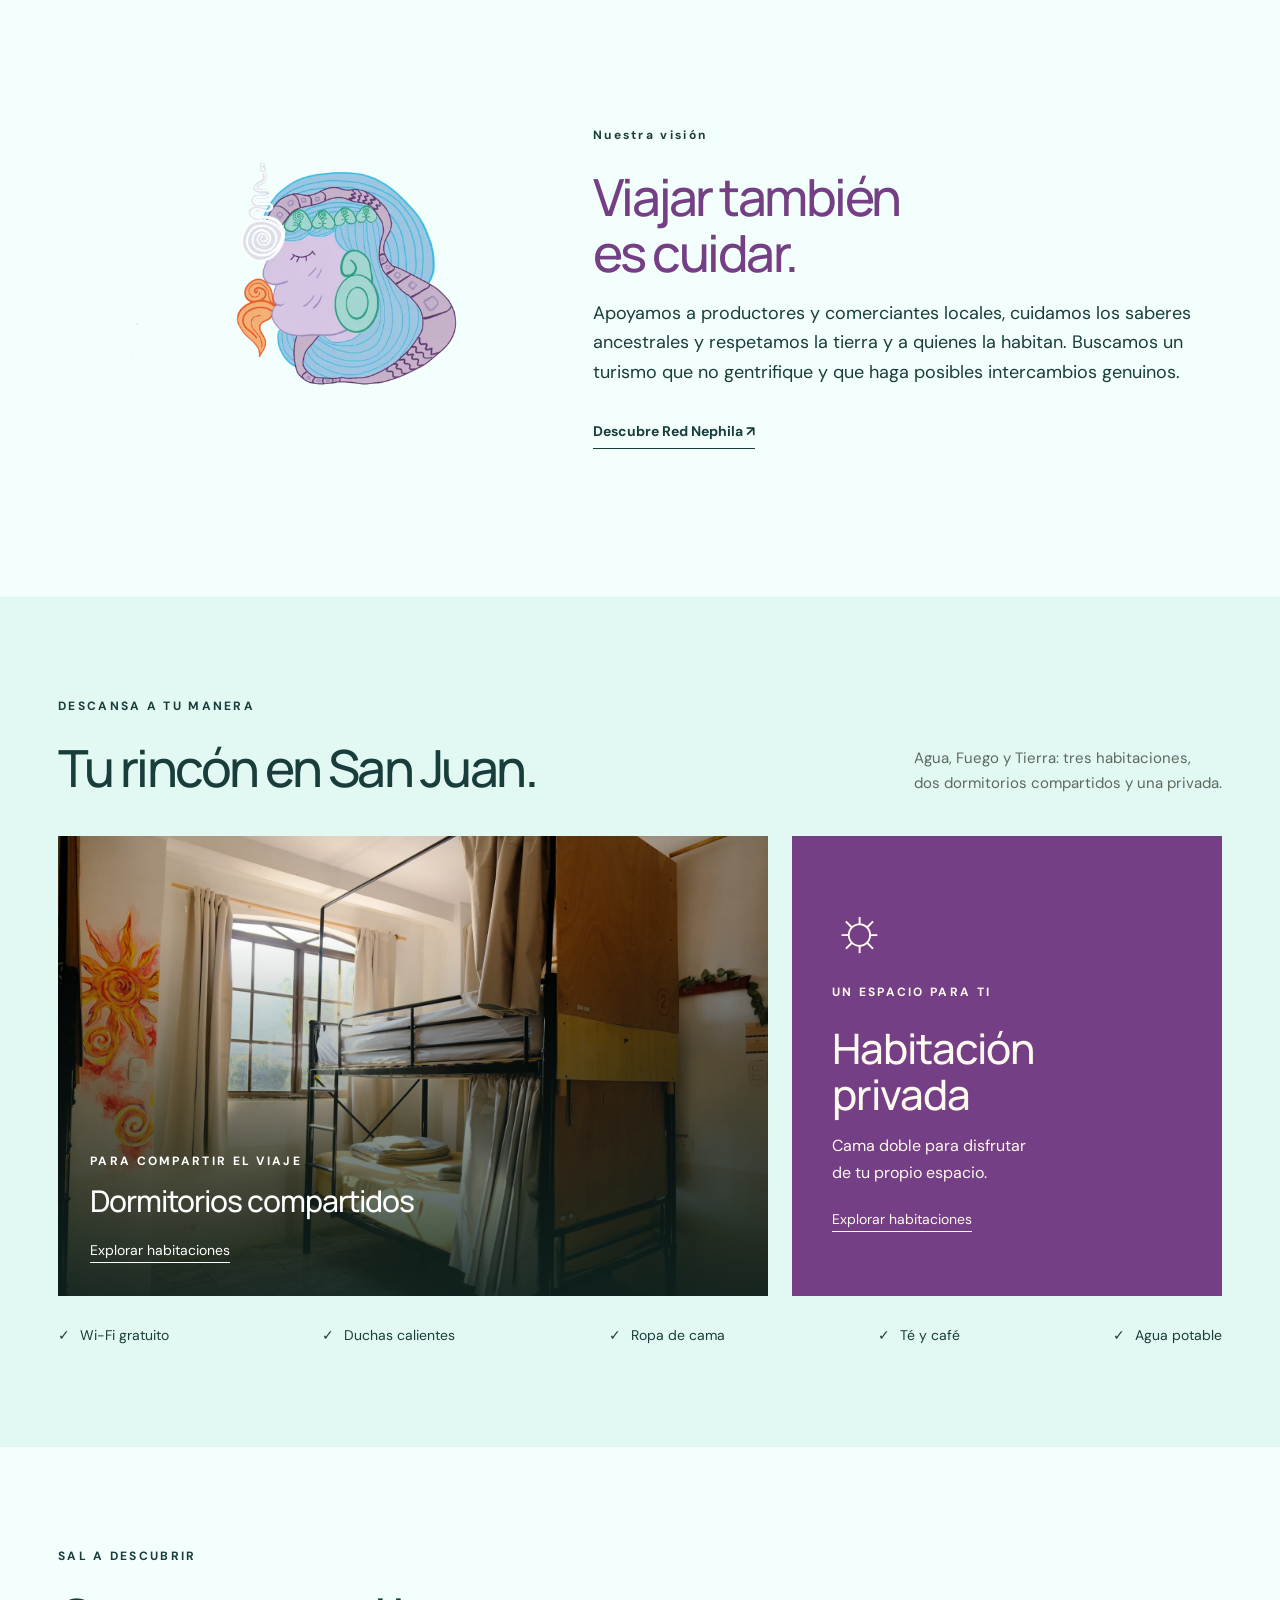
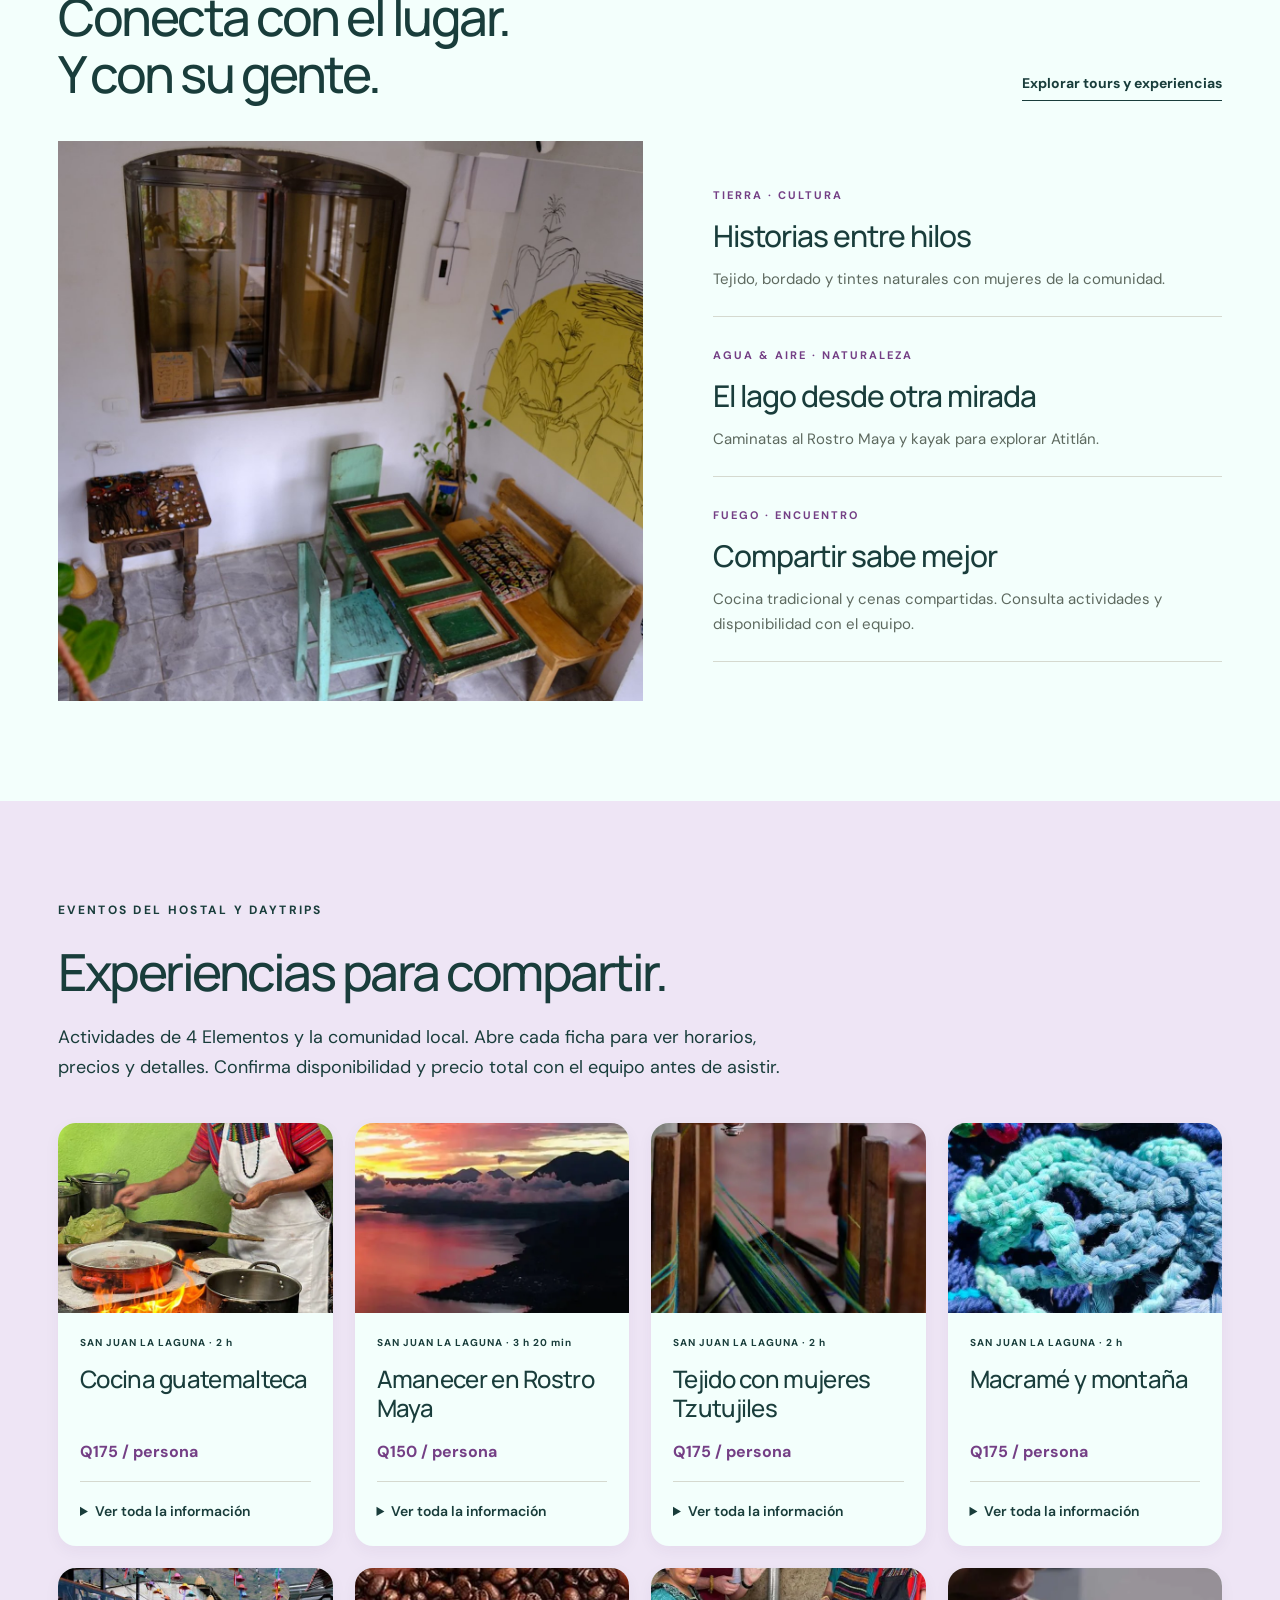
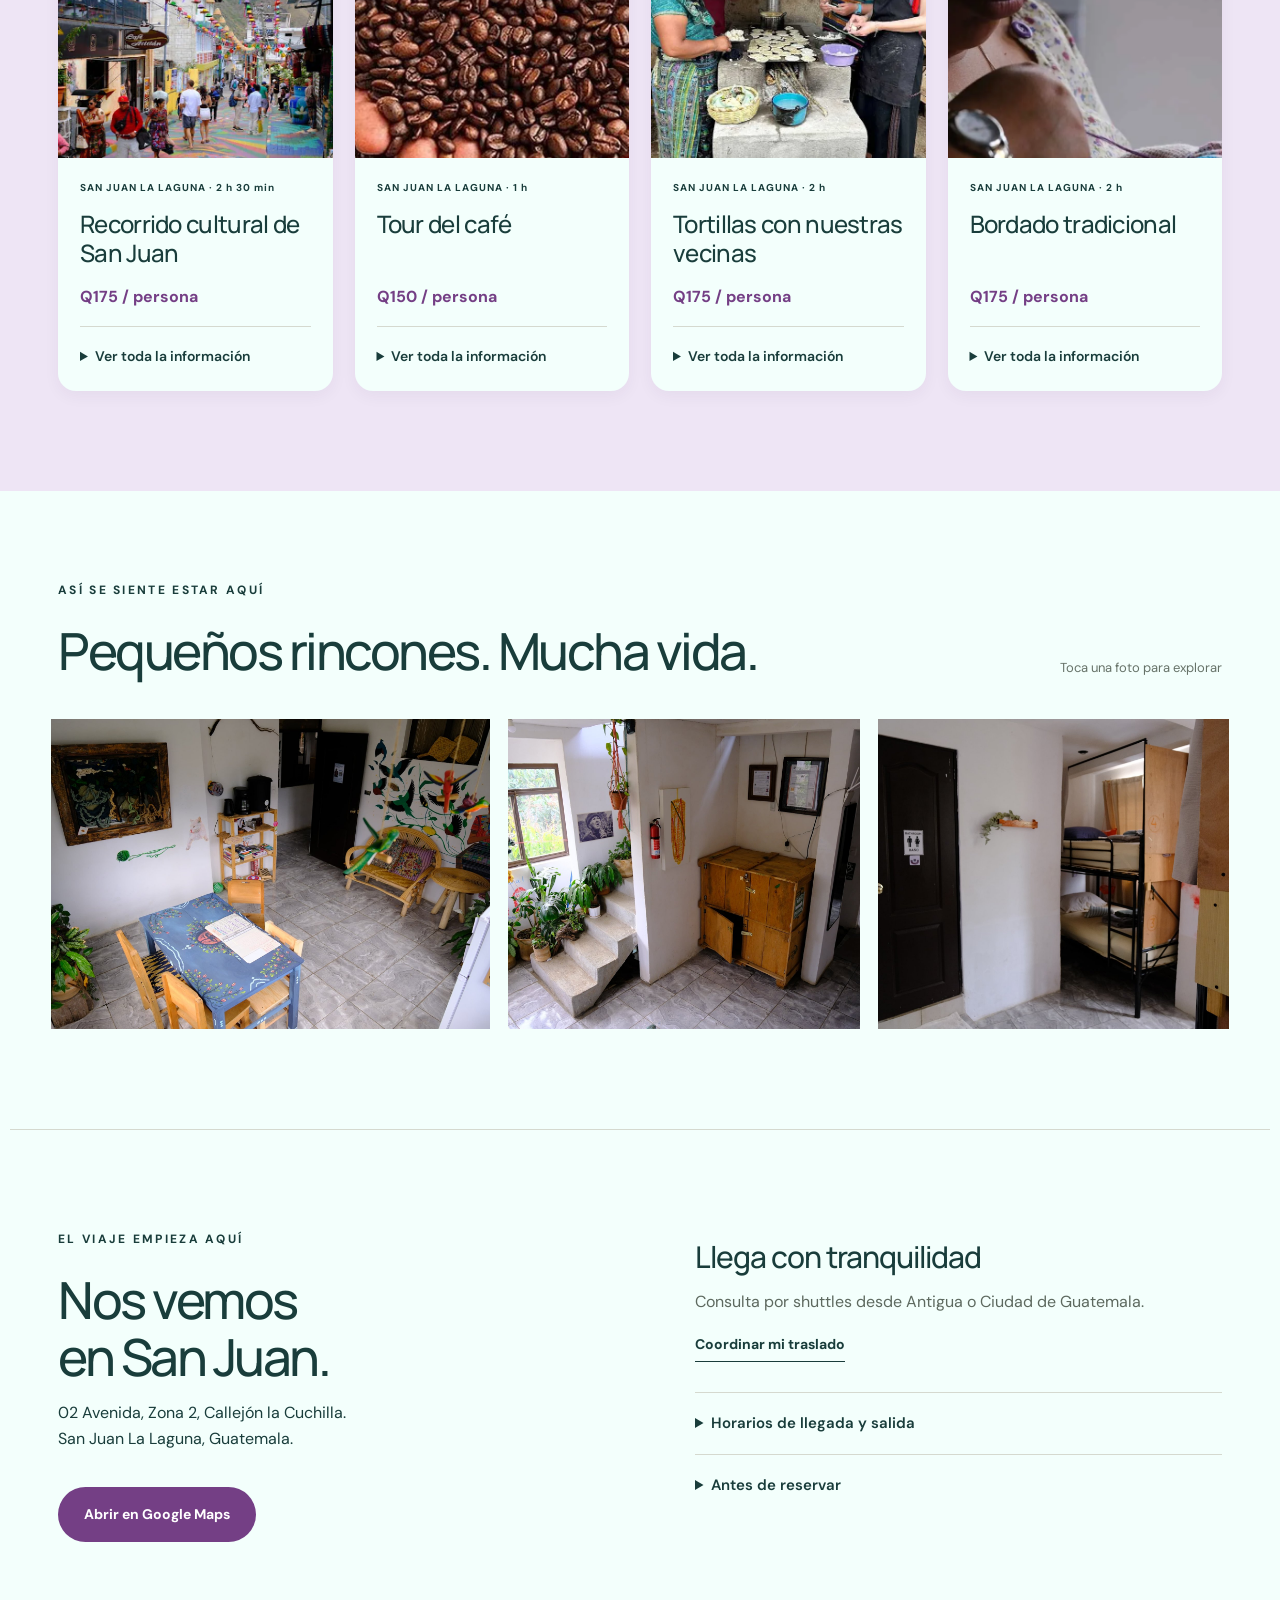
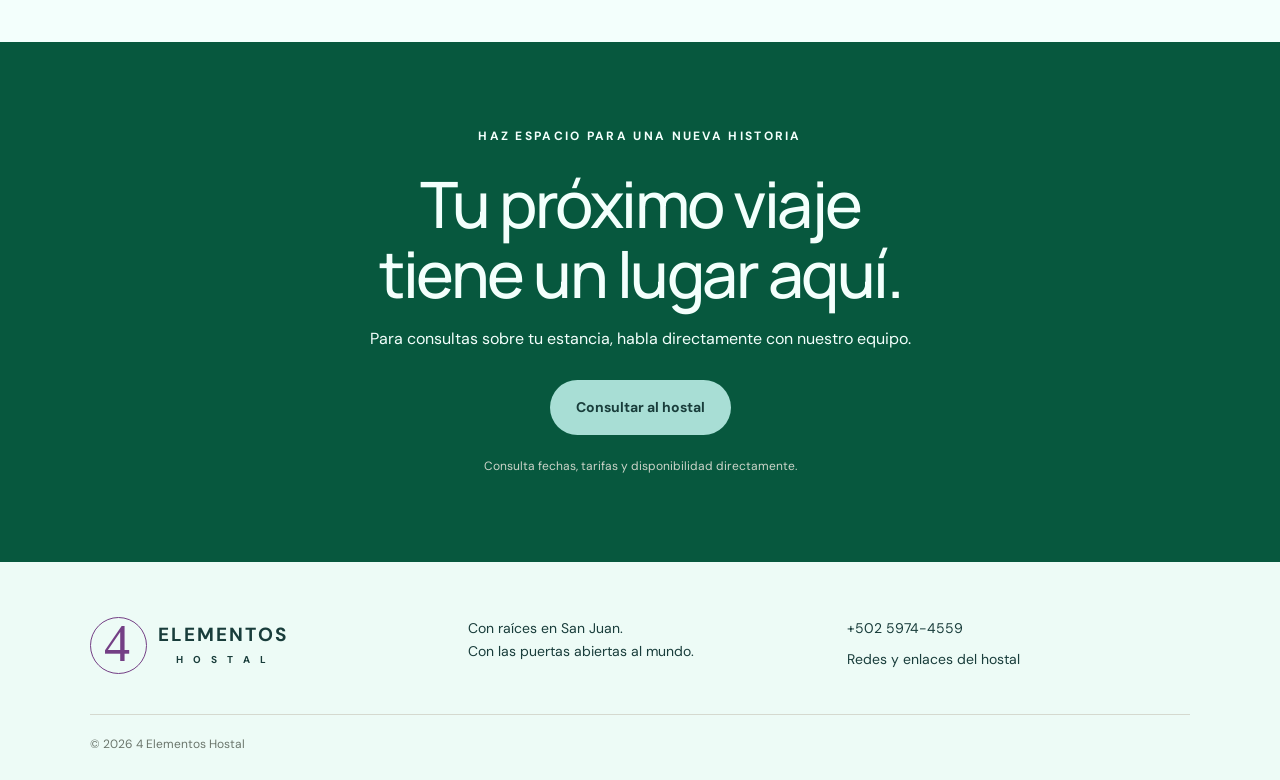
==== commit ed836199: "Add eight bilingual hostel experiences with photos, schedules and full details" ====
--- a/index.html
+++ b/index.html
@@ -1,12 +1,13 @@
 <!doctype html>
-<html lang="es"><head><meta charset="utf-8"><meta name="viewport" content="width=device-width, initial-scale=1"><title>4 Elementos Hostal | San Juan La Laguna</title><meta name="description" content="Descansa, comparte y conecta en 4 Elementos Hostal. Hospedaje y experiencias comunitarias en San Juan La Laguna, Guatemala."><link rel="stylesheet" href="style.css?v=20261125"><link rel="icon" href="data:image/svg+xml,%3Csvg xmlns='http://www.w3.org/2000/svg' viewBox='0 0 100 100'%3E%3Crect width='100' height='100' rx='50' fill='%232c493e'/%3E%3Ctext x='50' y='74' text-anchor='middle' font-size='76' fill='white'%3E4%3C/text%3E%3C/svg%3E"></head>
+<html lang="es"><head><meta charset="utf-8"><meta name="viewport" content="width=device-width, initial-scale=1"><title>4 Elementos Hostal | San Juan La Laguna</title><meta name="description" content="Descansa, comparte y conecta en 4 Elementos Hostal. Hospedaje y experiencias comunitarias en San Juan La Laguna, Guatemala."><link rel="stylesheet" href="style.css?v=20261125-events"><link rel="icon" href="data:image/svg+xml,%3Csvg xmlns='http://www.w3.org/2000/svg' viewBox='0 0 100 100'%3E%3Crect width='100' height='100' rx='50' fill='%232c493e'/%3E%3Ctext x='50' y='74' text-anchor='middle' font-size='76' fill='white'%3E4%3C/text%3E%3C/svg%3E"></head>
 <body><a class="skip" href="#contenido">Ir al contenido</a><header><a class="brand" href="#inicio" aria-label="4 Elementos Hostal, inicio"><span class="brand-mark">4</span><span>ELEMENTOS<small>H O S T A L</small></span></a><button class="menu" aria-expanded="false" aria-controls="nav">Menú</button><nav id="nav"><a href="#nosotros">Nuestra esencia</a><a href="habitaciones.html">Habitaciones</a><a href="#experiencias">Experiencias</a><a href="#ubicacion">Cómo llegar</a><a href="red-nephila.html">Red Nephila</a></nav><a class="language" href="index-en.html" lang="en" hreflang="en" aria-label="Read this page in English">EN</a><a class="button header-book" href="#reservar">Reserva tu estancia</a></header>
 <main id="contenido"><section class="hero" id="inicio"><img class="hero-image" src="assets/hostal-3.jpg" alt="Fachada de 4 Elementos Hostal, decorada con murales de la cultura local" fetchpriority="high"><div class="hero-shade"></div><div class="hero-copy"><p class="eyebrow">SAN JUAN LA LAGUNA · GUATEMALA</p><h1>Encuentra<br>tu elemento.</h1><p>Un pequeño refugio para descansar,<br>compartir y conectar con lo que importa.</p><a class="button sand" href="#habitaciones">Quédate con nosotros</a></div><div class="hero-bottom"><span>Cultura viva. Naturaleza. Conexión.</span><a href="#nosotros">Descubre 4 Elementos</a></div></section>
 <div class="elements" aria-label="Los cuatro elementos"><span>△ Tierra</span><span>≋ Agua</span><span>☼ Fuego</span><span>〰 Aire</span></div>
 <section class="intro wrap" id="nosotros"><div><p class="eyebrow">UN LUGAR PARA SENTIRTE PARTE</p><h2>Hay viajes que<br>se quedan contigo.</h2><p>Ven con curiosidad. Baja el ritmo. Deja espacio para una conversación inesperada y para conocer San Juan desde cerca.</p><p>Somos un hostal pequeño con espíritu comunitario. Aquí, los detalles hechos por artesanos de Atitlán y el intercambio cultural dan sentido a tu estancia.</p><a class="text-link" href="#experiencias">Conoce nuestra forma de viajar</a></div><figure><img src="assets/hostal-0.jpg" alt="Viajeros y anfitrionas compartiendo en el hostal" loading="lazy"><figcaption>Las mejores historias empiezan al encontrarnos.</figcaption></figure></section>
 <section class="ethos wrap"><img class="ethos-art" src="assets/elementos-illustration.webp" alt="" loading="lazy"><div><p class="eyebrow">Nuestra visión</p><h2>Viajar también<br>es cuidar.</h2><p>Apoyamos a productores y comerciantes locales, cuidamos los saberes ancestrales y respetamos la tierra y a quienes la habitan. Buscamos un turismo que no gentrifique y que haga posibles intercambios genuinos.</p><a class="text-link" href="red-nephila.html">Descubre Red Nephila ↗</a></div></section>
 <section class="rooms" id="habitaciones"><div class="wrap"><div class="section-head"><div><p class="eyebrow">DESCANSA A TU MANERA</p><h2>Tu rincón en San Juan.</h2></div><p>Agua, Fuego y Tierra: tres habitaciones,<br>dos dormitorios compartidos y una privada.</p></div><div class="room-grid"><article class="room-photo"><img src="assets/hostal-5.jpg" alt="Dormitorio con literas, cortinas y luz natural" loading="lazy"><div><span class="eyebrow">PARA COMPARTIR EL VIAJE</span><h3>Dormitorios compartidos</h3><a href="habitaciones.html">Explorar habitaciones</a></div></article><article class="private-room"><span class="sun" aria-hidden="true">☼</span><p class="eyebrow">UN ESPACIO PARA TI</p><h3>Habitación<br>privada</h3><p>Cama doble para disfrutar<br>de tu propio espacio.</p><a href="habitaciones.html">Explorar habitaciones</a></article></div><div class="amenities"><span>Wi-Fi gratuito</span><span>Duchas calientes</span><span>Ropa de cama</span><span>Té y café</span><span>Agua potable</span></div></div></section>
-<section class="wrap experiences" id="experiencias"><div class="section-head"><div><p class="eyebrow">SAL A DESCUBRIR</p><h2>Conecta con el lugar.<br>Y con su gente.</h2></div><a class="text-link" href="https://linktr.ee/4elementoshostal" target="_blank" rel="noopener">Explorar tours y experiencias</a></div><div class="experience-layout"><img src="assets/hostal-2.jpg" alt="Arte local, guitarra y área de convivencia del hostal" loading="lazy"><div class="experience-list"><article><span>TIERRA · CULTURA</span><h3>Historias entre hilos</h3><p>Tejido, bordado y tintes naturales con mujeres de la comunidad.</p></article><article><span>AGUA & AIRE · NATURALEZA</span><h3>El lago desde otra mirada</h3><p>Caminatas al Rostro Maya y kayak para explorar Atitlán.</p></article><article><span>FUEGO · ENCUENTRO</span><h3>Compartir sabe mejor</h3><p>Cocina tradicional y cenas compartidas. Consulta actividades y disponibilidad con el equipo.</p></article></div></div></section>
+<section class="wrap experiences" id="experiencias"><div class="section-head"><div><p class="eyebrow">SAL A DESCUBRIR</p><h2>Conecta con el lugar.<br>Y con su gente.</h2></div><a class="text-link" href="#eventos">Explorar tours y experiencias</a></div><div class="experience-layout"><img src="assets/hostal-2.jpg" alt="Arte local, guitarra y área de convivencia del hostal" loading="lazy"><div class="experience-list"><article><span>TIERRA · CULTURA</span><h3>Historias entre hilos</h3><p>Tejido, bordado y tintes naturales con mujeres de la comunidad.</p></article><article><span>AGUA & AIRE · NATURALEZA</span><h3>El lago desde otra mirada</h3><p>Caminatas al Rostro Maya y kayak para explorar Atitlán.</p></article><article><span>FUEGO · ENCUENTRO</span><h3>Compartir sabe mejor</h3><p>Cocina tradicional y cenas compartidas. Consulta actividades y disponibilidad con el equipo.</p></article></div></div></section>
+<section class="hostel-events" id="eventos"><div class="wrap"><p class="eyebrow">EVENTOS DEL HOSTAL Y DAYTRIPS</p><h2>Experiencias para compartir.</h2><p class="events-intro">Actividades de 4 Elementos y la comunidad local. Abre cada ficha para ver horarios, precios y detalles. Confirma disponibilidad y precio total con el equipo antes de asistir.</p><div class="events-grid"><article class="event-card"><img src="assets/event-cocina.webp" alt="Cocina guatemalteca" loading="lazy" width="600" height="400"><div class="event-body"><p class="eyebrow">SAN JUAN LA LAGUNA · 2 h</p><h3>Cocina guatemalteca</h3><p class="event-price">Q175 / persona</p><details><summary>Ver toda la información</summary><p>Prepara platos tradicionales con una familia local, descubre ingredientes de San Juan y comparte historias alrededor de la comida.</p><dl><dt>Horario</dt><dd>Todos los días; horario adaptable.</dd><dt>Duración</dt><dd>2 h</dd><dt>Pago</dt><dd>Solo efectivo. Para 2 o más: Q150 por persona.</dd></dl><a class="text-link" href="https://wa.me/50259744559?text=Hola%2C%20quisiera%20informaci%C3%B3n%20sobre%20Cocina%20guatemalteca.%20Fecha%3A%20__.%20Personas%3A%20__." target="_blank" rel="noopener">Consultar al hostal ↗</a></details></div></article><article class="event-card"><img src="assets/event-amanecer.webp" alt="Amanecer en Rostro Maya" loading="lazy" width="600" height="400"><div class="event-body"><p class="eyebrow">SAN JUAN LA LAGUNA · 3 h 20 min</p><h3>Amanecer en Rostro Maya</h3><p class="event-price">Q150 / persona</p><details><summary>Ver toda la información</summary><p>Contempla el amanecer sobre Atitlán y sus volcanes. Traslado de San Juan a Santa Clara y caminata de 30–45 minutos hasta el mirador. Incluye transporte, guía local, entrada y bebida caliente en la cima.</p><dl><dt>Horario</dt><dd>Todos los días. Salida 04:00 desde 4 Elementos Hostal; regreso 07:20.</dd><dt>Duración</dt><dd>3 h 20 min</dd><dt>Pago</dt><dd>Solo efectivo. </dd></dl><a class="text-link" href="https://wa.me/50259744559?text=Hola%2C%20quisiera%20informaci%C3%B3n%20sobre%20Amanecer%20en%20Rostro%20Maya.%20Fecha%3A%20__.%20Personas%3A%20__." target="_blank" rel="noopener">Consultar al hostal ↗</a></details></div></article><article class="event-card"><img src="assets/event-tejido.webp" alt="Tejido con mujeres Tzutujiles" loading="lazy" width="600" height="400"><div class="event-body"><p class="eyebrow">SAN JUAN LA LAGUNA · 2 h</p><h3>Tejido con mujeres Tzutujiles</h3><p class="event-price">Q175 / persona</p><details><summary>Ver toda la información</summary><p>Aprende a tejer con mujeres de San Juan y conoce las tradiciones ancestrales que transmiten a través de sus manos, historias e hilos.</p><dl><dt>Horario</dt><dd>Todos los días; horario adaptable.</dd><dt>Duración</dt><dd>2 h</dd><dt>Pago</dt><dd>Solo efectivo. Para 2 o más: Q150 por persona.</dd></dl><p class="event-policy">Cancelación o reprogramación: con 48 horas de anticipación.</p><a class="text-link" href="https://wa.me/50259744559?text=Hola%2C%20quisiera%20informaci%C3%B3n%20sobre%20Tejido%20con%20mujeres%20Tzutujiles.%20Fecha%3A%20__.%20Personas%3A%20__." target="_blank" rel="noopener">Consultar al hostal ↗</a></details></div></article><article class="event-card"><img src="assets/event-macrame.webp" alt="Macramé y montaña" loading="lazy" width="600" height="400"><div class="event-body"><p class="eyebrow">SAN JUAN LA LAGUNA · 2 h</p><h3>Macramé y montaña</h3><p class="event-price">Q175 / persona</p><details><summary>Ver toda la información</summary><p>Aprende los nudos básicos paso a paso, comparte un momento creativo en buena compañía y llévate tu propia pieza hecha a mano.</p><dl><dt>Horario</dt><dd>Todos los días; horario adaptable.</dd><dt>Duración</dt><dd>2 h</dd><dt>Pago</dt><dd>Solo efectivo. Para 2 o más: Q150 por persona.</dd></dl><a class="text-link" href="https://wa.me/50259744559?text=Hola%2C%20quisiera%20informaci%C3%B3n%20sobre%20Macram%C3%A9%20y%20monta%C3%B1a.%20Fecha%3A%20__.%20Personas%3A%20__." target="_blank" rel="noopener">Consultar al hostal ↗</a></details></div></article><article class="event-card"><img src="assets/event-cultural.webp" alt="Recorrido cultural de San Juan" loading="lazy" width="600" height="400"><div class="event-body"><p class="eyebrow">SAN JUAN LA LAGUNA · 2 h 30 min</p><h3>Recorrido cultural de San Juan</h3><p class="event-price">Q175 / persona</p><details><summary>Ver toda la información</summary><p>Explora los murales, el arte y los sabores del pueblo. Conoce las tradiciones del cacao, el tejido y la producción de miel.</p><dl><dt>Horario</dt><dd>Martes y viernes a las 10:00.</dd><dt>Duración</dt><dd>2 h 30 min</dd><dt>Pago</dt><dd>Solo efectivo. Para 2 o más: Q150 por persona.</dd></dl><a class="text-link" href="https://wa.me/50259744559?text=Hola%2C%20quisiera%20informaci%C3%B3n%20sobre%20Recorrido%20cultural%20de%20San%20Juan.%20Fecha%3A%20__.%20Personas%3A%20__." target="_blank" rel="noopener">Consultar al hostal ↗</a></details></div></article><article class="event-card"><img src="assets/event-cafe.webp" alt="Tour del café" loading="lazy" width="600" height="400"><div class="event-body"><p class="eyebrow">SAN JUAN LA LAGUNA · 1 h</p><h3>Tour del café</h3><p class="event-price">Q150 / persona</p><details><summary>Ver toda la información</summary><p>Conoce a agricultores locales y sus métodos tradicionales y orgánicos. Sigue el proceso del grano al tueste y termina con una degustación guiada de café artesanal.</p><dl><dt>Horario</dt><dd>Todos los días; horario adaptable.</dd><dt>Duración</dt><dd>1 h</dd><dt>Pago</dt><dd>Solo efectivo. </dd></dl><p class="event-policy">Cancelación o reprogramación: con 48 horas de anticipación.</p><a class="text-link" href="https://wa.me/50259744559?text=Hola%2C%20quisiera%20informaci%C3%B3n%20sobre%20Tour%20del%20caf%C3%A9.%20Fecha%3A%20__.%20Personas%3A%20__." target="_blank" rel="noopener">Consultar al hostal ↗</a></details></div></article><article class="event-card"><img src="assets/event-tortillas.webp" alt="Tortillas con nuestras vecinas" loading="lazy" width="600" height="400"><div class="event-body"><p class="eyebrow">SAN JUAN LA LAGUNA · 2 h</p><h3>Tortillas con nuestras vecinas</h3><p class="event-price">Q175 / persona</p><details><summary>Ver toda la información</summary><p>Prepara tortillas desde cero con las mujeres del vecindario. Aprende técnicas tradicionales y comparte una experiencia cercana a la vida cotidiana de San Juan.</p><dl><dt>Horario</dt><dd>Todos los días a las 14:00; horario adaptable.</dd><dt>Duración</dt><dd>2 h</dd><dt>Pago</dt><dd>Solo efectivo. Para 2 o más: Q150 por persona.</dd></dl><a class="text-link" href="https://wa.me/50259744559?text=Hola%2C%20quisiera%20informaci%C3%B3n%20sobre%20Tortillas%20con%20nuestras%20vecinas.%20Fecha%3A%20__.%20Personas%3A%20__." target="_blank" rel="noopener">Consultar al hostal ↗</a></details></div></article><article class="event-card"><img src="assets/event-bordado.webp" alt="Bordado tradicional" loading="lazy" width="600" height="400"><div class="event-body"><p class="eyebrow">SAN JUAN LA LAGUNA · 2 h</p><h3>Bordado tradicional</h3><p class="event-price">Q175 / persona</p><details><summary>Ver toda la información</summary><p>Aprende técnicas básicas con artesanas locales como Helena, portadoras de un oficio transmitido entre generaciones. Crea un diseño propio y personaliza tu ropa.</p><dl><dt>Horario</dt><dd>Todos los días a las 14:00; horario adaptable.</dd><dt>Duración</dt><dd>2 h</dd><dt>Pago</dt><dd>Solo efectivo. Para 2 o más: Q150 por persona.</dd></dl><a class="text-link" href="https://wa.me/50259744559?text=Hola%2C%20quisiera%20informaci%C3%B3n%20sobre%20Bordado%20tradicional.%20Fecha%3A%20__.%20Personas%3A%20__." target="_blank" rel="noopener">Consultar al hostal ↗</a></details></div></article></div></div></section>
 <section class="gallery-section"><div class="wrap section-head"><div><p class="eyebrow">ASÍ SE SIENTE ESTAR AQUÍ</p><h2>Pequeños rincones. Mucha vida.</h2></div><span>Toca una foto para explorar</span></div><div class="gallery"><button data-photo="4" aria-label="Ampliar foto del área común"><img src="assets/hostal-4.jpg" alt="Área común con libros y muebles pintados a mano" loading="lazy"></button><button data-photo="1" aria-label="Ampliar foto de los interiores"><img src="assets/hostal-1.jpg" alt="Plantas y casilleros en el interior" loading="lazy"></button><button data-photo="6" aria-label="Ampliar foto del dormitorio"><img src="assets/hostal-6.jpg" alt="Interior del dormitorio compartido" loading="lazy"></button></div></section>
 <section class="wrap location" id="ubicacion"><div><p class="eyebrow">EL VIAJE EMPIEZA AQUÍ</p><h2>Nos vemos<br>en San Juan.</h2><p>02 Avenida, Zona 2, Callejón la Cuchilla.<br>San Juan La Laguna, Guatemala.</p><a class="button" href="https://maps.app.goo.gl/E6eyQ7zN2aMoFNok7" target="_blank" rel="noopener">Abrir en Google Maps</a></div><div class="arrival"><h3>Llega con tranquilidad</h3><p>Consulta por shuttles desde Antigua o Ciudad de Guatemala.</p><a class="text-link" href="https://wa.me/50259744559?text=Hola%2C%20quisiera%20informacion%20sobre%20shuttles%20a%204%20Elementos%20Hostal." target="_blank" rel="noopener">Coordinar mi traslado</a><details><summary>Horarios de llegada y salida</summary><p>Check-in: 14:00–20:00.<br>Check-out: hasta las 11:00.</p></details><details><summary>Antes de reservar</summary><p>Pago en efectivo. Confirma tarifa total, impuestos y condiciones al reservar. Silencio de 22:00 a 07:00.</p></details></div></section>
 <section class="booking" id="reservar"><p class="eyebrow">HAZ ESPACIO PARA UNA NUEVA HISTORIA</p><h2>Tu próximo viaje<br>tiene un lugar aquí.</h2><p>Para consultas sobre tu estancia, habla directamente con nuestro equipo.</p><div class="booking-buttons"><a class="button sand" href="https://wa.me/50259744559?text=Hola%2C%20me%20gustaria%20consultar%20disponibilidad%20en%204%20Elementos%20Hostal." target="_blank" rel="noopener">Consultar al hostal</a></div><p class="booking-note">Consulta fechas, tarifas y disponibilidad directamente.</p></section></main>
--- a/style.css
+++ b/style.css
@@ -12,3 +12,5 @@
 .brand-mark{color:var(--purple)}.button{background:var(--purple);border-radius:28px}.button:hover{background:#563063}.sand{background:#a8ded5;color:#193d3b}.sand:hover{background:#c5eee7}.elements{background:#dffafa;border-color:#a8ded5}.elements span:nth-child(1){color:#743f85}.elements span:nth-child(2){color:#087186}.elements span:nth-child(3){color:#ae3b12}.elements span:nth-child(4){color:#07583e}.rooms{background:#e2f8f3}.private-room{background:var(--purple)}.private-detail{background:#eee5f4}.language:hover{background:#a8ded5}.booking{background:#07583e}.booking .sand{background:#a8ded5;color:#193d3b}.ethos{display:grid;grid-template-columns:.85fr 1.15fr;align-items:center;gap:70px;padding-top:20px}.ethos-art{object-fit:contain;max-height:420px}.ethos h2{color:var(--purple)}.ethos p:not(.eyebrow){max-width:640px;font-size:18px}.nephila-hero{background:#def8f8;color:var(--ink)}.nephila-layout{display:grid;grid-template-columns:1.3fr 1fr;align-items:center;gap:20px;padding-top:70px;padding-bottom:70px}.nephila-hero h1{font-size:clamp(48px,5.5vw,78px);letter-spacing:-3px;color:var(--purple)}.nephila-hero p:not(.eyebrow){font-size:20px;margin:26px 0}.nephila-layout>img{object-fit:contain;width:100%}.network-story{display:grid;grid-template-columns:1.3fr .7fr;gap:80px;align-items:center}.network-story h3{margin-top:38px}.network-story p:not(.eyebrow){font-size:18px}.network-story>img{height:560px;object-fit:contain}.collaboration{background:#e6dcf0}.collaboration h2{max-width:800px}.role-copy{font-size:21px;max-width:800px;margin-bottom:42px}.benefit-grid{padding:0;list-style:none;display:grid;grid-template-columns:repeat(3,1fr);gap:26px;margin:28px 0}.benefit-grid li{border-top:4px solid var(--purple);padding:22px 0;font-size:18px}.benefit-grid li:nth-child(2){border-color:#279f82}.benefit-grid li:nth-child(3){border-color:#f15a24}.benefit-note{max-width:800px;font-size:15px}.network-stays p{max-width:670px;font-size:18px}.join-network{background:#a8ded5;text-align:center}.join-network p:not(.eyebrow){max-width:560px;margin:25px auto}.join-network .wrap{padding-top:70px;padding-bottom:70px}footer{background:#edfbf6}
 @media(max-width:760px){.ethos{grid-template-columns:1fr;gap:10px;padding-top:0}.ethos-art{height:280px}.nephila-layout{grid-template-columns:1fr;padding-top:55px;padding-bottom:30px;gap:0}.nephila-layout>img{height:260px}.nephila-hero h1{font-size:52px;letter-spacing:-2px}.network-story{grid-template-columns:1fr;gap:25px}.network-story>img{height:360px}.benefit-grid{grid-template-columns:1fr;gap:0}.benefit-grid li{padding:20px 0}.role-copy{font-size:19px}}
 @media(max-width:360px){.header-book{display:none}.nephila-hero h1{font-size:44px}}
+
+.hostel-events{background:#eee5f5;margin-bottom:90px}.events-intro{max-width:760px;margin:24px 0 40px;font-size:18px}.events-grid{display:grid;grid-template-columns:repeat(4,minmax(0,1fr));gap:22px;align-items:start}.event-card{background:var(--paper);border-radius:18px;overflow:hidden;box-shadow:0 5px 16px #432d4f0d}.event-card>img{height:190px;object-fit:cover}.event-body{padding:22px}.event-body .eyebrow{font-size:10px;letter-spacing:1px;margin-bottom:14px}.event-body h3{font-size:24px;letter-spacing:-.7px;line-height:1.2;min-height:58px}.event-price{font-weight:700;color:var(--purple)}.event-body details{padding-bottom:0}.event-body summary{font-size:14px}.event-body dl{font-size:14px}.event-body dt{font-weight:700;margin-top:14px}.event-body dd{margin:3px 0}.event-policy{font-size:13px}.event-body .text-link{font-size:13px}@media(max-width:1050px){.events-grid{grid-template-columns:repeat(2,minmax(0,1fr))}}@media(max-width:520px){.events-grid{grid-template-columns:1fr}.event-card>img{height:220px}.event-body h3{min-height:0}.hostel-events{margin-bottom:60px}}
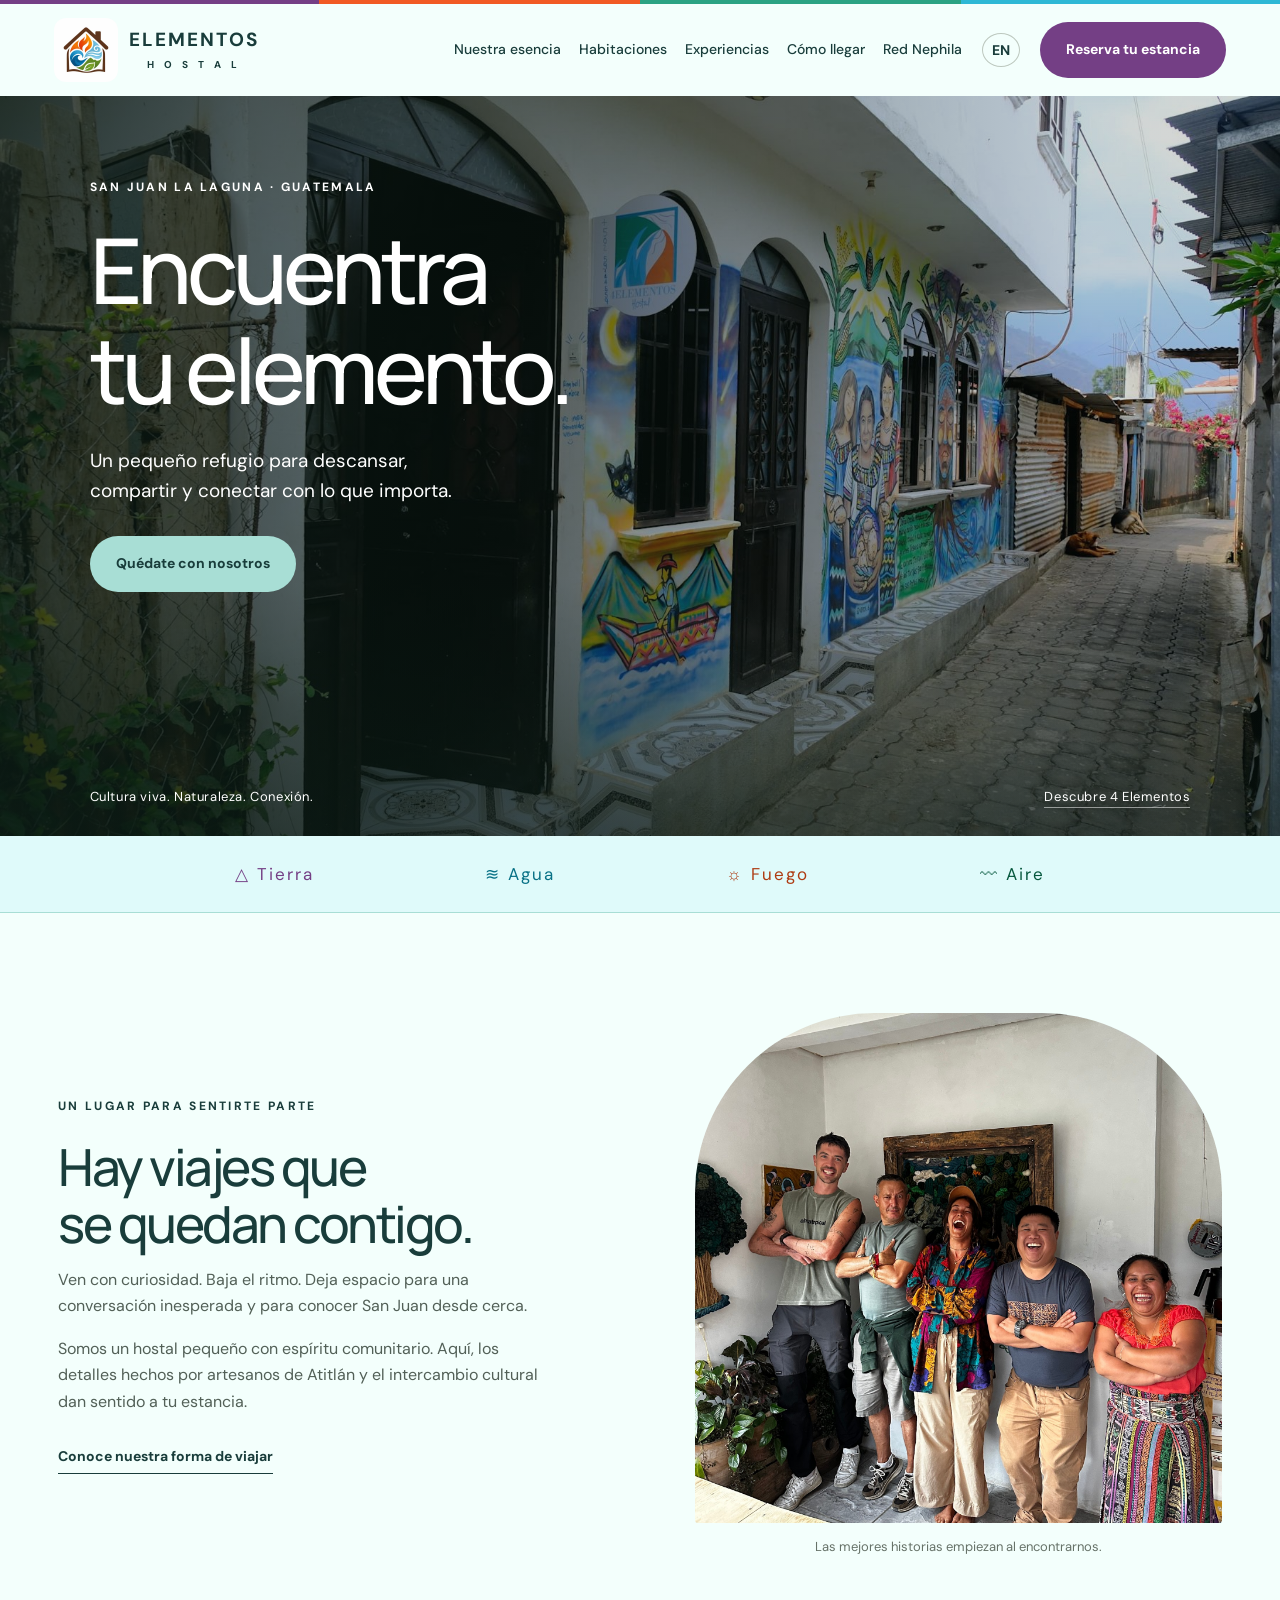
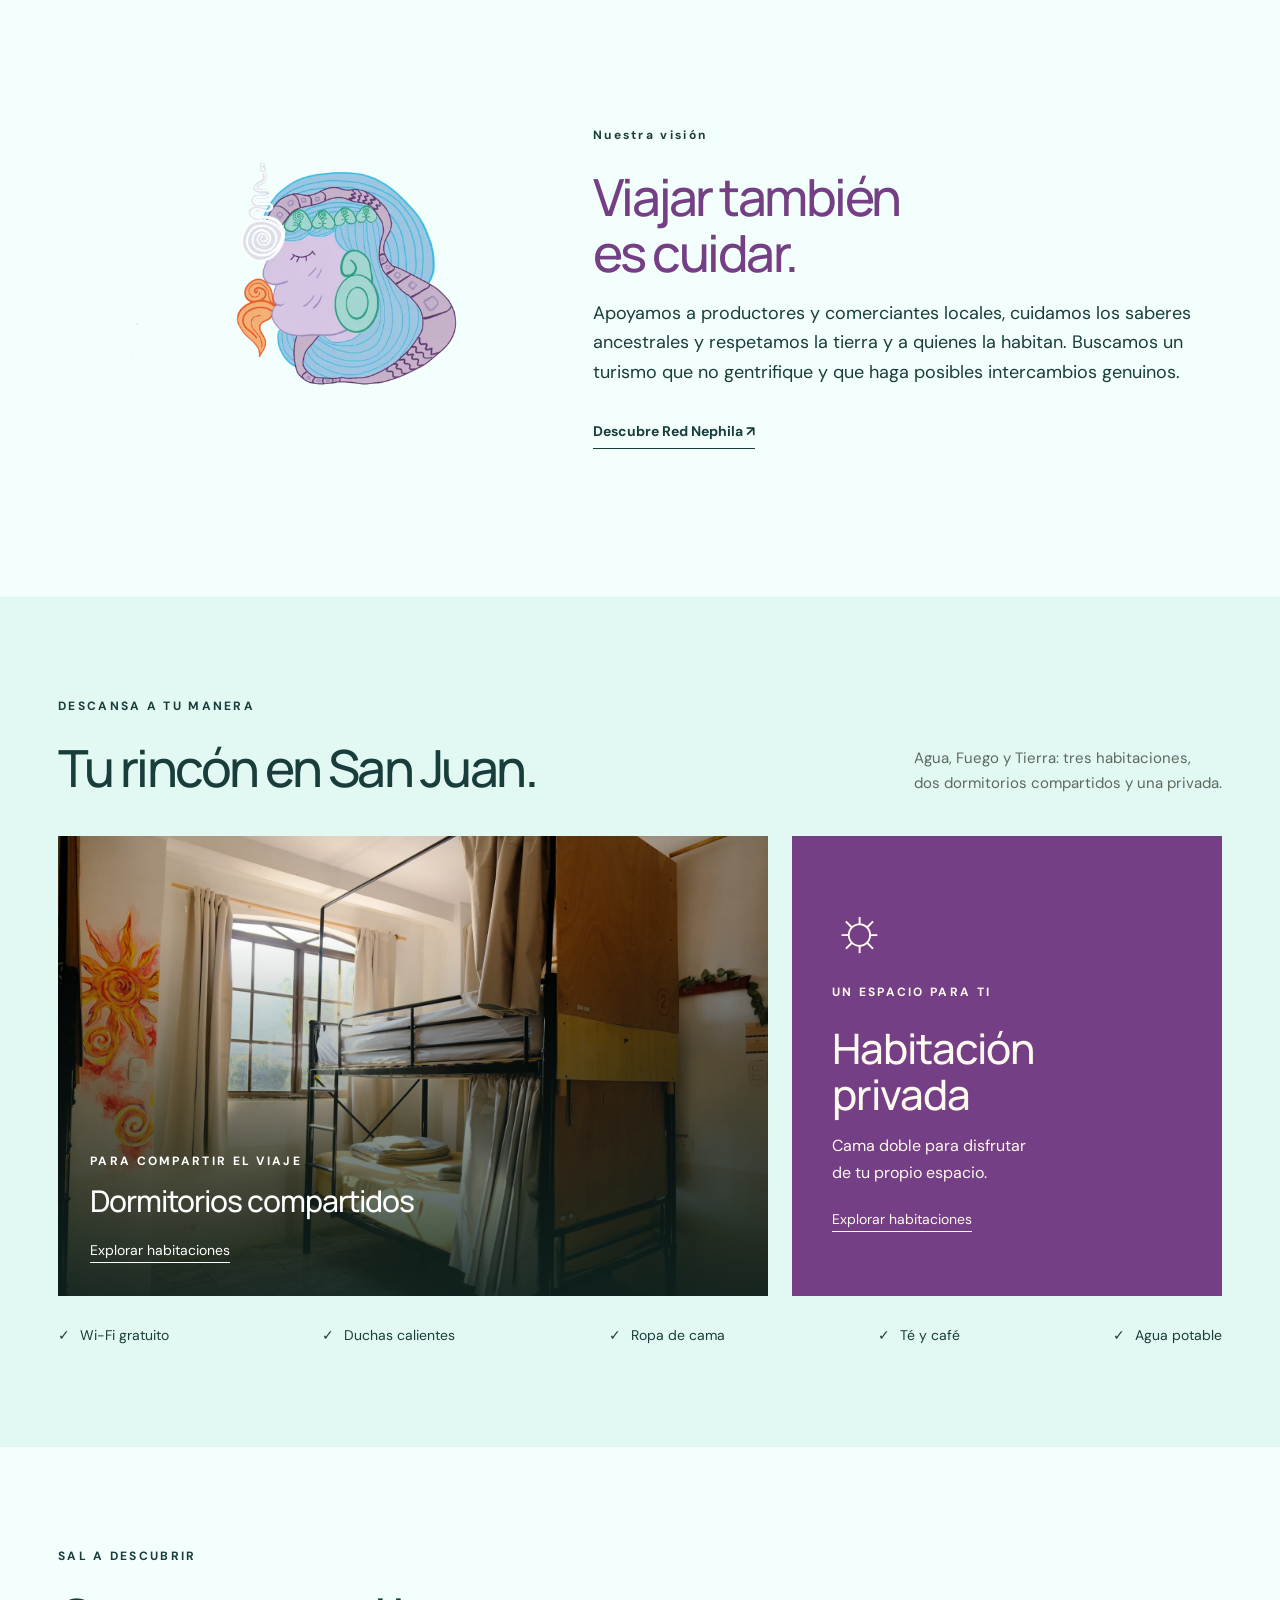
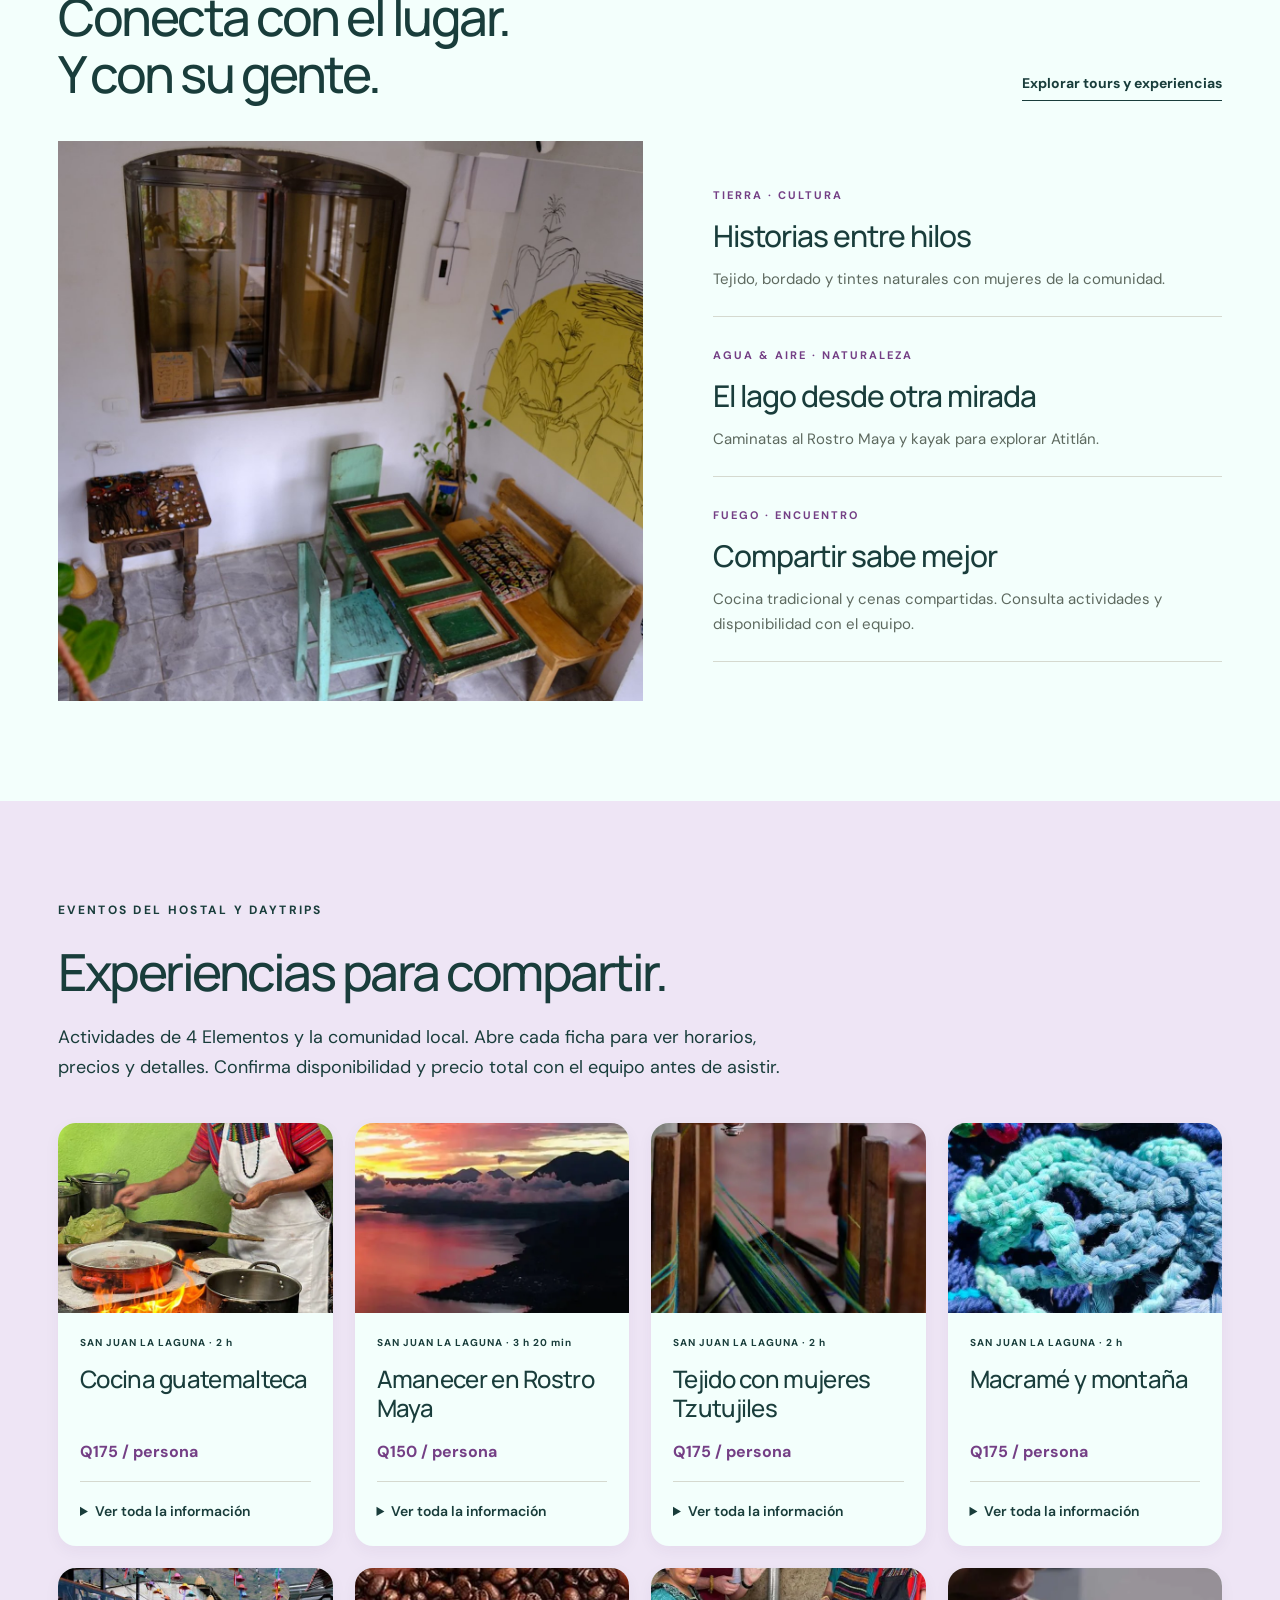
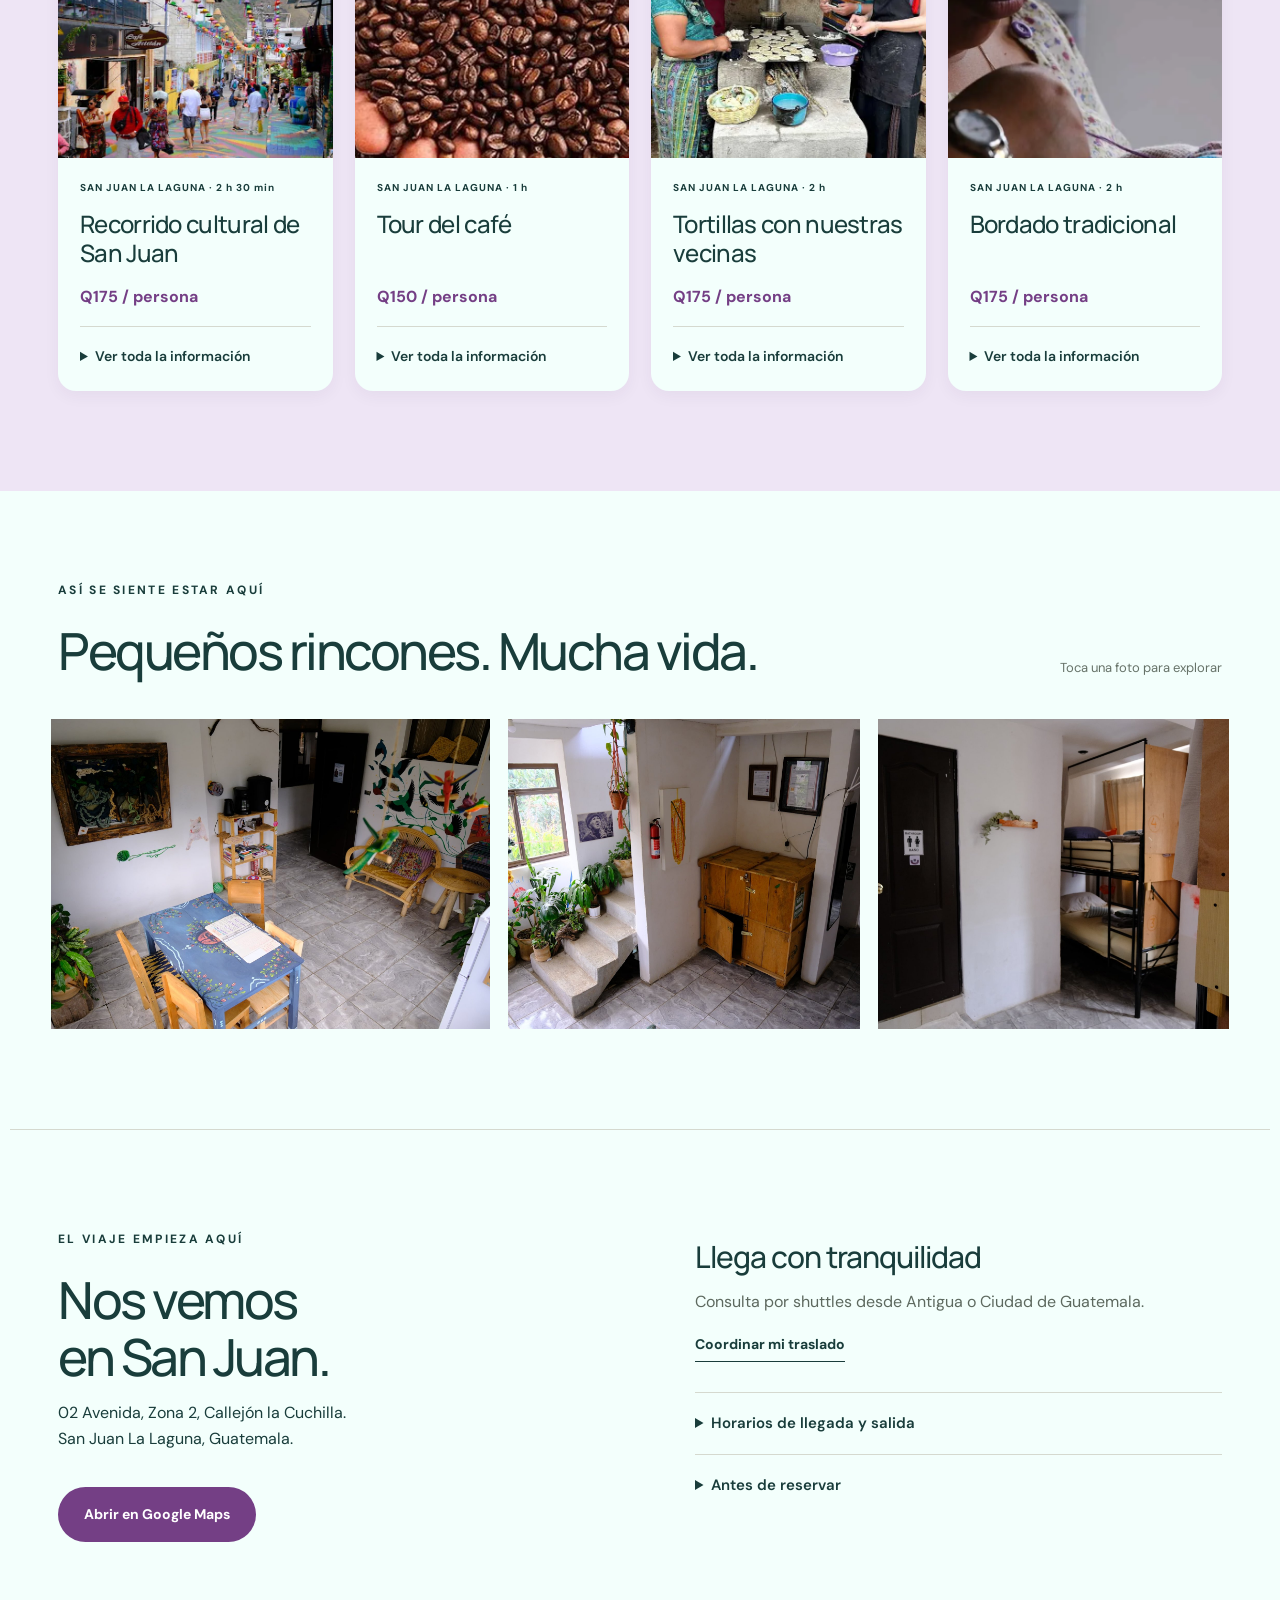
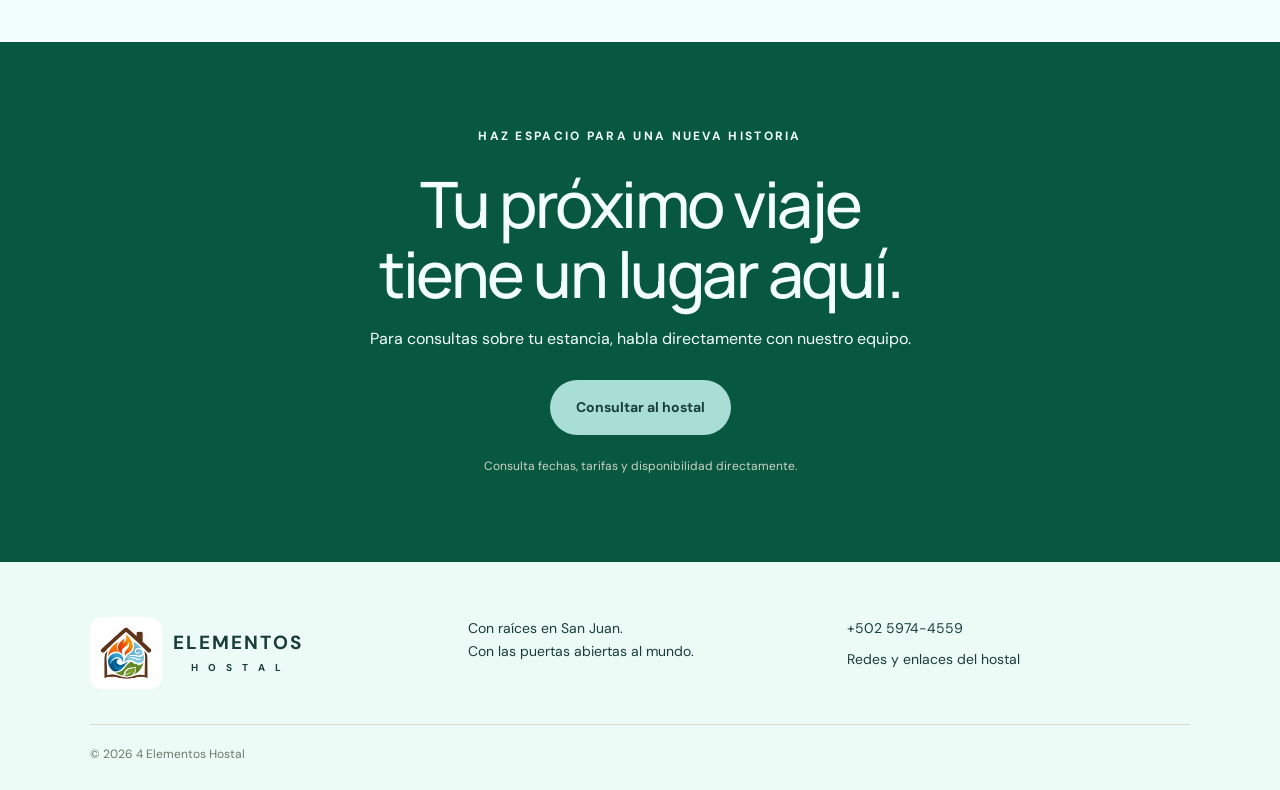
==== commit 827b4eba: "Use supplied hostel icon in header, footer and browser favicon" ====
--- a/index.html
+++ b/index.html
@@ -1,6 +1,6 @@
 <!doctype html>
-<html lang="es"><head><meta charset="utf-8"><meta name="viewport" content="width=device-width, initial-scale=1"><title>4 Elementos Hostal | San Juan La Laguna</title><meta name="description" content="Descansa, comparte y conecta en 4 Elementos Hostal. Hospedaje y experiencias comunitarias en San Juan La Laguna, Guatemala."><link rel="stylesheet" href="style.css?v=20261125-events"><link rel="icon" href="data:image/svg+xml,%3Csvg xmlns='http://www.w3.org/2000/svg' viewBox='0 0 100 100'%3E%3Crect width='100' height='100' rx='50' fill='%232c493e'/%3E%3Ctext x='50' y='74' text-anchor='middle' font-size='76' fill='white'%3E4%3C/text%3E%3C/svg%3E"></head>
-<body><a class="skip" href="#contenido">Ir al contenido</a><header><a class="brand" href="#inicio" aria-label="4 Elementos Hostal, inicio"><span class="brand-mark">4</span><span>ELEMENTOS<small>H O S T A L</small></span></a><button class="menu" aria-expanded="false" aria-controls="nav">Menú</button><nav id="nav"><a href="#nosotros">Nuestra esencia</a><a href="habitaciones.html">Habitaciones</a><a href="#experiencias">Experiencias</a><a href="#ubicacion">Cómo llegar</a><a href="red-nephila.html">Red Nephila</a></nav><a class="language" href="index-en.html" lang="en" hreflang="en" aria-label="Read this page in English">EN</a><a class="button header-book" href="#reservar">Reserva tu estancia</a></header>
+<html lang="es"><head><meta charset="utf-8"><meta name="viewport" content="width=device-width, initial-scale=1"><title>4 Elementos Hostal | San Juan La Laguna</title><meta name="description" content="Descansa, comparte y conecta en 4 Elementos Hostal. Hospedaje y experiencias comunitarias en San Juan La Laguna, Guatemala."><link rel="stylesheet" href="style.css?v=20261126-icon"><link rel="icon" type="image/png" href="assets/favicon.png"></head>
+<body><a class="skip" href="#contenido">Ir al contenido</a><header><a class="brand" href="#inicio" aria-label="4 Elementos Hostal, inicio"><img class="brand-icon" src="assets/hostel-icon.webp" alt="" width="64" height="64"><span>ELEMENTOS<small>H O S T A L</small></span></a><button class="menu" aria-expanded="false" aria-controls="nav">Menú</button><nav id="nav"><a href="#nosotros">Nuestra esencia</a><a href="habitaciones.html">Habitaciones</a><a href="#experiencias">Experiencias</a><a href="#ubicacion">Cómo llegar</a><a href="red-nephila.html">Red Nephila</a></nav><a class="language" href="index-en.html" lang="en" hreflang="en" aria-label="Read this page in English">EN</a><a class="button header-book" href="#reservar">Reserva tu estancia</a></header>
 <main id="contenido"><section class="hero" id="inicio"><img class="hero-image" src="assets/hostal-3.jpg" alt="Fachada de 4 Elementos Hostal, decorada con murales de la cultura local" fetchpriority="high"><div class="hero-shade"></div><div class="hero-copy"><p class="eyebrow">SAN JUAN LA LAGUNA · GUATEMALA</p><h1>Encuentra<br>tu elemento.</h1><p>Un pequeño refugio para descansar,<br>compartir y conectar con lo que importa.</p><a class="button sand" href="#habitaciones">Quédate con nosotros</a></div><div class="hero-bottom"><span>Cultura viva. Naturaleza. Conexión.</span><a href="#nosotros">Descubre 4 Elementos</a></div></section>
 <div class="elements" aria-label="Los cuatro elementos"><span>△ Tierra</span><span>≋ Agua</span><span>☼ Fuego</span><span>〰 Aire</span></div>
 <section class="intro wrap" id="nosotros"><div><p class="eyebrow">UN LUGAR PARA SENTIRTE PARTE</p><h2>Hay viajes que<br>se quedan contigo.</h2><p>Ven con curiosidad. Baja el ritmo. Deja espacio para una conversación inesperada y para conocer San Juan desde cerca.</p><p>Somos un hostal pequeño con espíritu comunitario. Aquí, los detalles hechos por artesanos de Atitlán y el intercambio cultural dan sentido a tu estancia.</p><a class="text-link" href="#experiencias">Conoce nuestra forma de viajar</a></div><figure><img src="assets/hostal-0.jpg" alt="Viajeros y anfitrionas compartiendo en el hostal" loading="lazy"><figcaption>Las mejores historias empiezan al encontrarnos.</figcaption></figure></section>
@@ -11,5 +11,5 @@
 <section class="gallery-section"><div class="wrap section-head"><div><p class="eyebrow">ASÍ SE SIENTE ESTAR AQUÍ</p><h2>Pequeños rincones. Mucha vida.</h2></div><span>Toca una foto para explorar</span></div><div class="gallery"><button data-photo="4" aria-label="Ampliar foto del área común"><img src="assets/hostal-4.jpg" alt="Área común con libros y muebles pintados a mano" loading="lazy"></button><button data-photo="1" aria-label="Ampliar foto de los interiores"><img src="assets/hostal-1.jpg" alt="Plantas y casilleros en el interior" loading="lazy"></button><button data-photo="6" aria-label="Ampliar foto del dormitorio"><img src="assets/hostal-6.jpg" alt="Interior del dormitorio compartido" loading="lazy"></button></div></section>
 <section class="wrap location" id="ubicacion"><div><p class="eyebrow">EL VIAJE EMPIEZA AQUÍ</p><h2>Nos vemos<br>en San Juan.</h2><p>02 Avenida, Zona 2, Callejón la Cuchilla.<br>San Juan La Laguna, Guatemala.</p><a class="button" href="https://maps.app.goo.gl/E6eyQ7zN2aMoFNok7" target="_blank" rel="noopener">Abrir en Google Maps</a></div><div class="arrival"><h3>Llega con tranquilidad</h3><p>Consulta por shuttles desde Antigua o Ciudad de Guatemala.</p><a class="text-link" href="https://wa.me/50259744559?text=Hola%2C%20quisiera%20informacion%20sobre%20shuttles%20a%204%20Elementos%20Hostal." target="_blank" rel="noopener">Coordinar mi traslado</a><details><summary>Horarios de llegada y salida</summary><p>Check-in: 14:00–20:00.<br>Check-out: hasta las 11:00.</p></details><details><summary>Antes de reservar</summary><p>Pago en efectivo. Confirma tarifa total, impuestos y condiciones al reservar. Silencio de 22:00 a 07:00.</p></details></div></section>
 <section class="booking" id="reservar"><p class="eyebrow">HAZ ESPACIO PARA UNA NUEVA HISTORIA</p><h2>Tu próximo viaje<br>tiene un lugar aquí.</h2><p>Para consultas sobre tu estancia, habla directamente con nuestro equipo.</p><div class="booking-buttons"><a class="button sand" href="https://wa.me/50259744559?text=Hola%2C%20me%20gustaria%20consultar%20disponibilidad%20en%204%20Elementos%20Hostal." target="_blank" rel="noopener">Consultar al hostal</a></div><p class="booking-note">Consulta fechas, tarifas y disponibilidad directamente.</p></section></main>
-<footer><a class="brand" href="#inicio"><span class="brand-mark">4</span><span>ELEMENTOS<small>H O S T A L</small></span></a><p>Con raíces en San Juan.<br>Con las puertas abiertas al mundo.</p><div><a href="tel:+50259744559">+502 5974-4559</a><a href="https://linktr.ee/4elementoshostal" target="_blank" rel="noopener">Redes y enlaces del hostal</a></div><small>© <span id="year">2026</span> 4 Elementos Hostal</small></footer>
+<footer><a class="brand" href="#inicio"><img class="brand-icon" src="assets/hostel-icon.webp" alt="" width="64" height="64"><span>ELEMENTOS<small>H O S T A L</small></span></a><p>Con raíces en San Juan.<br>Con las puertas abiertas al mundo.</p><div><a href="tel:+50259744559">+502 5974-4559</a><a href="https://linktr.ee/4elementoshostal" target="_blank" rel="noopener">Redes y enlaces del hostal</a></div><small>© <span id="year">2026</span> 4 Elementos Hostal</small></footer>
 <dialog aria-label="Galería de fotos"><button class="close" aria-label="Cerrar galería">Cerrar ×</button><img alt=""><p></p></dialog><script src="app.js"></script></body></html>
--- a/style.css
+++ b/style.css
@@ -14,3 +14,5 @@
 @media(max-width:360px){.header-book{display:none}.nephila-hero h1{font-size:44px}}
 
 .hostel-events{background:#eee5f5;margin-bottom:90px}.events-intro{max-width:760px;margin:24px 0 40px;font-size:18px}.events-grid{display:grid;grid-template-columns:repeat(4,minmax(0,1fr));gap:22px;align-items:start}.event-card{background:var(--paper);border-radius:18px;overflow:hidden;box-shadow:0 5px 16px #432d4f0d}.event-card>img{height:190px;object-fit:cover}.event-body{padding:22px}.event-body .eyebrow{font-size:10px;letter-spacing:1px;margin-bottom:14px}.event-body h3{font-size:24px;letter-spacing:-.7px;line-height:1.2;min-height:58px}.event-price{font-weight:700;color:var(--purple)}.event-body details{padding-bottom:0}.event-body summary{font-size:14px}.event-body dl{font-size:14px}.event-body dt{font-weight:700;margin-top:14px}.event-body dd{margin:3px 0}.event-policy{font-size:13px}.event-body .text-link{font-size:13px}@media(max-width:1050px){.events-grid{grid-template-columns:repeat(2,minmax(0,1fr))}}@media(max-width:520px){.events-grid{grid-template-columns:1fr}.event-card>img{height:220px}.event-body h3{min-height:0}.hostel-events{margin-bottom:60px}}
+
+.brand-icon{width:64px;height:64px;object-fit:contain;flex-shrink:0;border-radius:12px}footer .brand-icon{width:72px;height:72px}@media(max-width:1050px){header .brand-icon{width:50px;height:50px}}@media(max-width:520px){header .brand-icon{width:40px;height:40px;border-radius:8px}}
